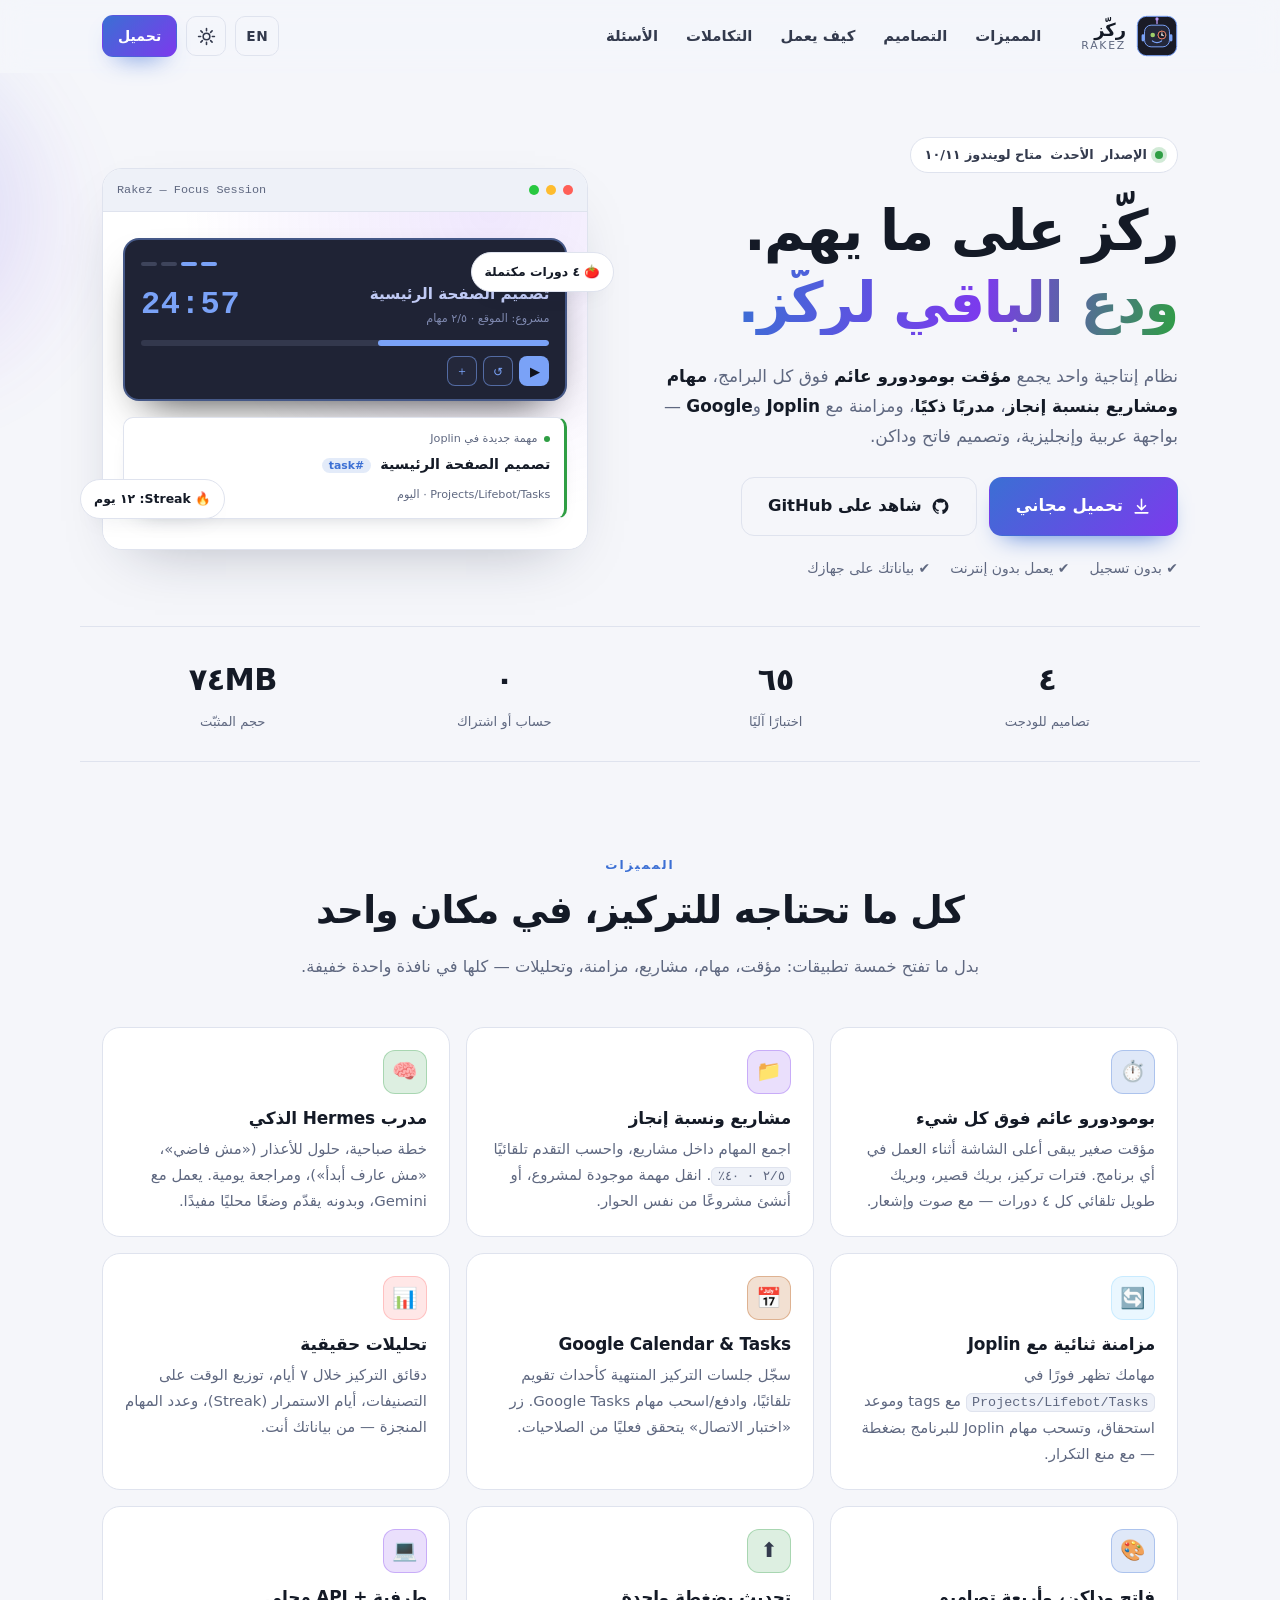
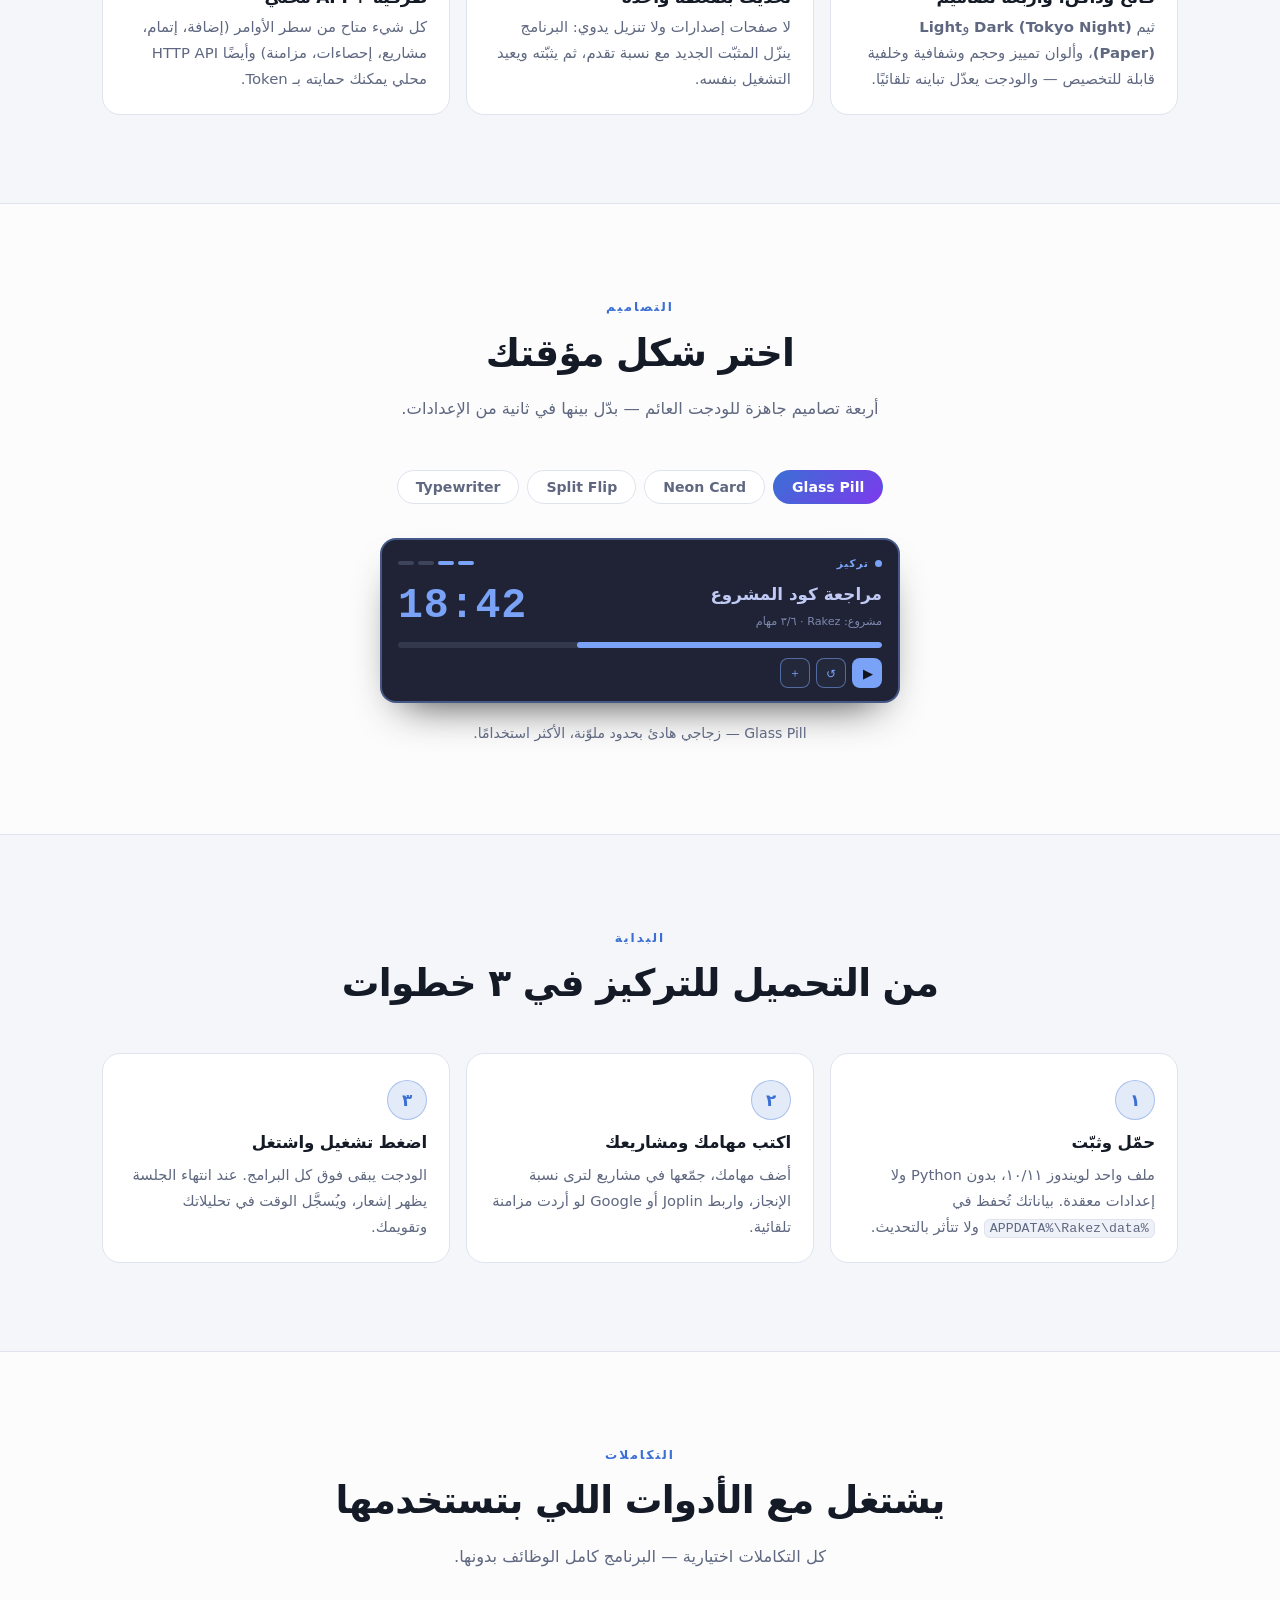
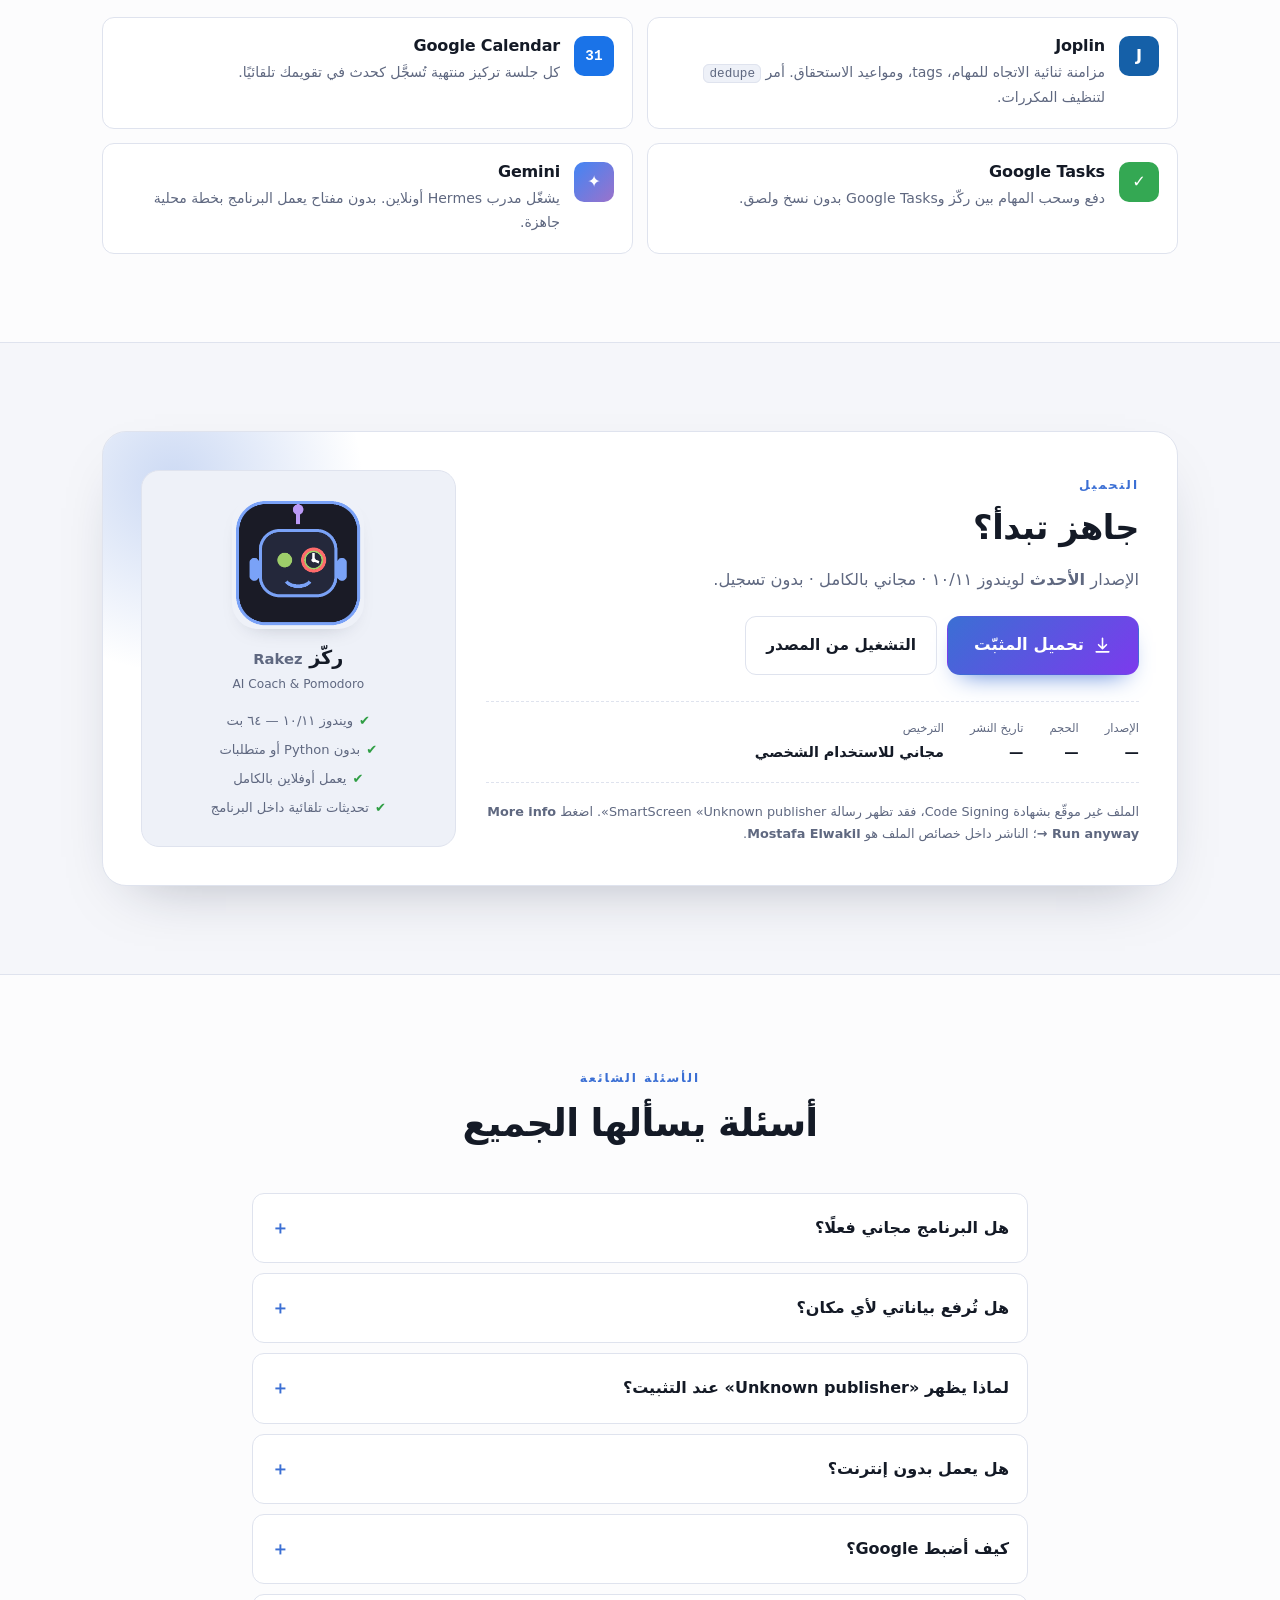
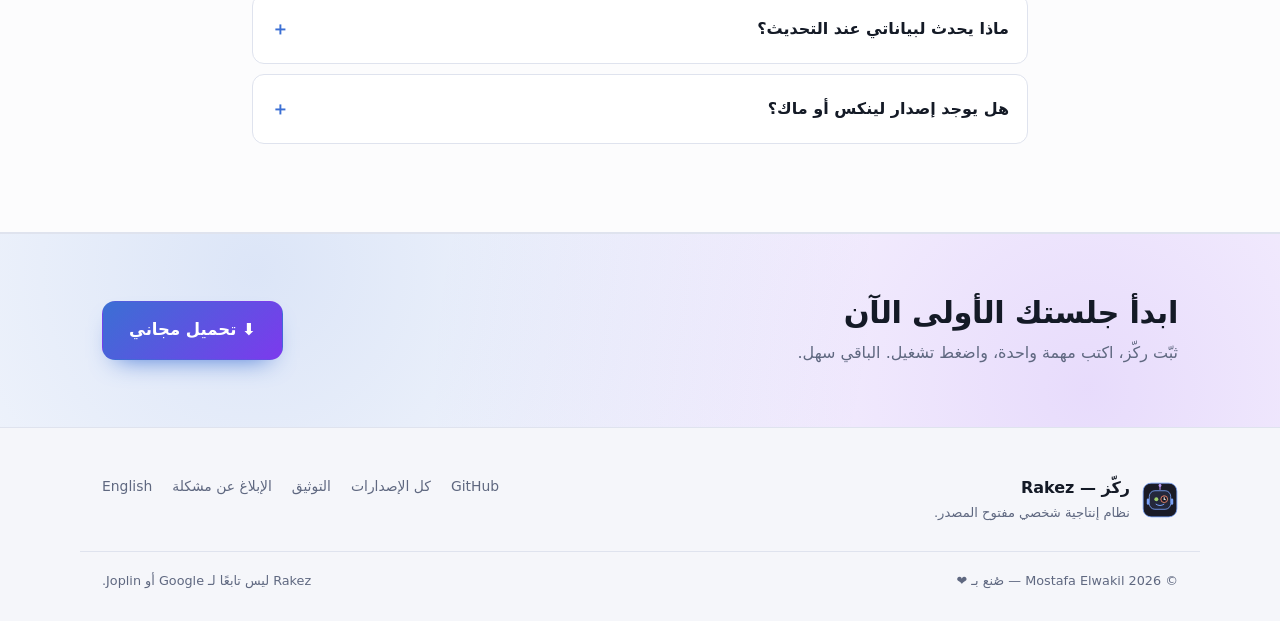
==== website/index.html @ f0c28960 "site(ar): mention the bilingual interface in the hero" ====
<!doctype html>
<html lang="ar" dir="rtl" data-theme="dark">
<head>
<meta charset="utf-8" />
<meta name="viewport" content="width=device-width, initial-scale=1" />
<title>Rakez ركّز — بومودورو عائم + مهام ومشاريع + مدرب ذكي</title>
<meta name="description" content="ركّز: نظام إنتاجية واحد يجمع مؤقت بومودورو عائم فوق كل البرامج، مهام ومشاريع بنسبة إنجاز، مدرب ذكي، ومزامنة مع Joplin وGoogle. مجاني، بدون تسجيل، وبياناتك على جهازك." />
<meta name="theme-color" content="#12131c" />
<link rel="icon" href="assets/icon-256.png" />
<link rel="apple-touch-icon" href="assets/icon-256.png" />
<link rel="canonical" href="https://mostafa-elwakil.github.io/lifebot/" />
<link rel="alternate" hreflang="ar" href="https://mostafa-elwakil.github.io/lifebot/" />
<link rel="alternate" hreflang="en" href="https://mostafa-elwakil.github.io/lifebot/en/" />
<link rel="alternate" hreflang="x-default" href="https://mostafa-elwakil.github.io/lifebot/" />
<link rel="stylesheet" href="styles.css?v=2.0.6" />

<meta property="og:type" content="website" />
<meta property="og:title" content="Rakez ركّز — بومودورو عائم + مهام ومشاريع + مدرب ذكي" />
<meta property="og:description" content="مؤقت بومودورو عائم فوق كل البرامج، مشاريع ونسبة إنجاز، مدرب ذكي، ومزامنة مع Joplin وGoogle Calendar. مجاني لويندوز." />
<meta property="og:image" content="https://mostafa-elwakil.github.io/lifebot/assets/icon-512.png" />
<meta property="og:url" content="https://mostafa-elwakil.github.io/lifebot/" />
<meta property="og:locale" content="ar_EG" />
<meta name="twitter:card" content="summary_large_image" />

<script type="application/ld+json">
{
  "@context": "https://schema.org",
  "@type": "SoftwareApplication",
  "name": "Rakez ركّز",
  "applicationCategory": "ProductivityApplication",
  "operatingSystem": "Windows 10, Windows 11",
  "description": "مؤقت بومودورو عائم فوق كل البرامج، مهام ومشاريع بنسبة إنجاز، مدرب ذكي، ومزامنة مع Joplin وGoogle.",
  "url": "https://mostafa-elwakil.github.io/lifebot/",
  "downloadUrl": "https://github.com/mostafa-elwakil/lifebot/releases/latest",
  "softwareVersion": "2.0.6",
  "inLanguage": "ar",
  "author": { "@type": "Person", "name": "Mostafa Elwakil" },
  "offers": { "@type": "Offer", "price": "0", "priceCurrency": "USD" }
}
</script>

<script>
  // apply the saved theme before paint to avoid a flash
  try {
    var saved = localStorage.getItem("rakez-theme");
    var sys = window.matchMedia("(prefers-color-scheme: light)").matches ? "light" : "dark";
    document.documentElement.dataset.theme = saved || sys;
  } catch (e) {}
</script>
</head>
<body>

<a class="skip-link" href="#main">تخطَّ إلى المحتوى</a>

<header class="site-header" id="top">
  <div class="container header-inner">
    <a class="brand" href="#top" aria-label="Rakez — الصفحة الرئيسية">
      <img src="assets/logo.svg" alt="" width="42" height="42" />
      <span class="brand-text">
        <strong>ركّز</strong>
        <small>Rakez</small>
      </span>
    </a>

    <nav class="nav" id="nav" aria-label="التنقل الرئيسي">
      <a href="#features">المميزات</a>
      <a href="#designs">التصاميم</a>
      <a href="#how">كيف يعمل</a>
      <a href="#integrations">التكاملات</a>
      <a href="#faq">الأسئلة</a>
    </nav>

    <div class="header-actions">
      <a class="icon-btn lang-btn" href="en/" hreflang="en" lang="en"
         aria-label="Switch to English" title="English">EN</a>
      <button class="icon-btn" id="theme-toggle" type="button" aria-label="تبديل الوضع الفاتح والداكن" title="تبديل المظهر">
        <svg class="ico-moon" viewBox="0 0 24 24" aria-hidden="true"><path d="M21 12.8A9 9 0 1 1 11.2 3a7 7 0 0 0 9.8 9.8Z"/></svg>
        <svg class="ico-sun" viewBox="0 0 24 24" aria-hidden="true"><circle cx="12" cy="12" r="4.2"/><path d="M12 2v2.6M12 19.4V22M2 12h2.6M19.4 12H22M4.9 4.9l1.9 1.9M17.2 17.2l1.9 1.9M19.1 4.9l-1.9 1.9M6.8 17.2l-1.9 1.9"/></svg>
      </button>
      <a class="btn btn-primary btn-sm hide-sm" href="#download">تحميل</a>
      <button class="icon-btn menu-btn" id="menu-toggle" type="button" aria-label="القائمة" aria-expanded="false" aria-controls="nav">
        <svg viewBox="0 0 24 24" aria-hidden="true"><path d="M4 7h16M4 12h16M4 17h16"/></svg>
      </button>
    </div>
  </div>
</header>

<main id="main">

  <!-- ================= HERO ================= -->
  <section class="hero">
    <div class="hero-glow" aria-hidden="true"></div>
    <div class="container hero-grid">
      <div class="hero-copy">
        <p class="badge"><span class="live-dot"></span> الإصدار <span data-version>الأحدث</span> متاح لويندوز ١٠/١١</p>
        <h1>ركّز على ما يهم.<br /><span class="grad">ودع الباقي لركّز.</span></h1>
        <p class="lede">
          نظام إنتاجية واحد يجمع <strong>مؤقت بومودورو عائم</strong> فوق كل البرامج،
          <strong>مهام ومشاريع بنسبة إنجاز</strong>، <strong>مدربًا ذكيًا</strong>،
          ومزامنة مع <strong>Joplin</strong> و<strong>Google</strong> — بواجهة عربية وإنجليزية، وتصميم فاتح وداكن.
        </p>
        <div class="hero-cta">
          <a class="btn btn-primary btn-lg" href="#download" data-download-link>
            <svg viewBox="0 0 24 24" aria-hidden="true"><path d="M12 3v12M7 11l5 5 5-5M4 20h16"/></svg>
            تحميل مجاني
          </a>
          <a class="btn btn-ghost btn-lg" href="https://github.com/mostafa-elwakil/lifebot" target="_blank" rel="noopener">
            <svg viewBox="0 0 24 24" aria-hidden="true" class="fill"><path d="M12 2a10 10 0 0 0-3.16 19.49c.5.09.68-.22.68-.48v-1.7c-2.78.6-3.37-1.34-3.37-1.34-.45-1.16-1.1-1.47-1.1-1.47-.9-.62.07-.6.07-.6 1 .07 1.53 1.03 1.53 1.03.88 1.52 2.34 1.08 2.9.83.09-.65.35-1.09.63-1.34-2.22-.25-4.55-1.11-4.55-4.94 0-1.09.39-1.98 1.03-2.68-.1-.25-.45-1.27.1-2.65 0 0 .84-.27 2.75 1.02a9.4 9.4 0 0 1 5 0c1.91-1.29 2.75-1.02 2.75-1.02.55 1.38.2 2.4.1 2.65.64.7 1.03 1.59 1.03 2.68 0 3.84-2.34 4.69-4.57 4.93.36.31.68.92.68 1.85v2.74c0 .27.18.58.69.48A10 10 0 0 0 12 2Z"/></svg>
            شاهد على GitHub
          </a>
        </div>
        <ul class="hero-meta">
          <li>✔️ بدون تسجيل</li>
          <li>✔️ يعمل بدون إنترنت</li>
          <li>✔️ بياناتك على جهازك</li>
        </ul>
      </div>

      <div class="hero-visual">
        <div class="visual-frame">
          <div class="visual-topbar">
            <span class="tl-dot red"></span><span class="tl-dot amber"></span><span class="tl-dot green"></span>
            <span class="tl-title">Rakez — Focus Session</span>
          </div>
          <div class="visual-body">
            <div class="wdemo" id="hero-demo" data-design="pill">
              <div class="wd-top">
                <span class="wd-mode"><i></i> تركيز</span>
                <span class="wd-cycles"><b class="on"></b><b class="on"></b><b></b><b></b></span>
              </div>
              <div class="wd-main">
                <div class="wd-text">
                  <p class="wd-task">تصميم الصفحة الرئيسية</p>
                  <p class="wd-cat">مشروع: الموقع · ٢/٥ مهام</p>
                </div>
                <div class="wd-clock" data-clock>24:59</div>
              </div>
              <div class="wd-progress"><i style="width:42%"></i></div>
              <div class="wd-actions">
                <button type="button" class="wd-play">▶</button>
                <button type="button">↺</button>
                <button type="button">＋</button>
              </div>
            </div>

            <div class="mini-note">
              <div class="mini-note-head"><span class="dot"></span> مهمة جديدة في Joplin</div>
              <p>تصميم الصفحة الرئيسية <span class="tag">#task</span></p>
              <small>Projects/Lifebot/Tasks · اليوم</small>
            </div>
          </div>
        </div>
        <div class="float-chip chip-1">🍅 ٤ دورات مكتملة</div>
        <div class="float-chip chip-2">🔥 Streak: ١٢ يوم</div>
      </div>
    </div>

    <div class="container stat-strip">
      <div class="stat"><strong>٤</strong><span>تصاميم للودجت</span></div>
      <div class="stat"><strong>٦٥</strong><span>اختبارًا آليًا</span></div>
      <div class="stat"><strong>٠</strong><span>حساب أو اشتراك</span></div>
      <div class="stat"><strong>٧٤MB</strong><span>حجم المثبّت</span></div>
    </div>
  </section>

  <!-- ================= FEATURES ================= -->
  <section class="section" id="features">
    <div class="container">
      <header class="section-head">
        <p class="eyebrow">المميزات</p>
        <h2>كل ما تحتاجه للتركيز، في مكان واحد</h2>
        <p class="section-sub">بدل ما تفتح خمسة تطبيقات: مؤقت، مهام، مشاريع، مزامنة، وتحليلات — كلها في نافذة واحدة خفيفة.</p>
      </header>

      <div class="cards">
        <article class="card reveal">
          <div class="card-ico bg-blue">⏱️</div>
          <h3>بومودورو عائم فوق كل شيء</h3>
          <p>مؤقت صغير يبقى أعلى الشاشة أثناء العمل في أي برنامج. فترات تركيز، بريك قصير، وبريك طويل تلقائي كل ٤ دورات — مع صوت وإشعار.</p>
        </article>

        <article class="card reveal">
          <div class="card-ico bg-purple">📁</div>
          <h3>مشاريع ونسبة إنجاز</h3>
          <p>اجمع المهام داخل مشاريع، واحسب التقدم تلقائيًا <code>٢/٥ · ٤٠٪</code>. انقل مهمة موجودة لمشروع، أو أنشئ مشروعًا من نفس الحوار.</p>
        </article>

        <article class="card reveal">
          <div class="card-ico bg-green">🧠</div>
          <h3>مدرب Hermes الذكي</h3>
          <p>خطة صباحية، حلول للأعذار («مش فاضي»، «مش عارف أبدأ»)، ومراجعة يومية. يعمل مع Gemini، وبدونه يقدّم وضعًا محليًا مفيدًا.</p>
        </article>

        <article class="card reveal">
          <div class="card-ico bg-teal">🔄</div>
          <h3>مزامنة ثنائية مع Joplin</h3>
          <p>مهامك تظهر فورًا في <code>Projects/Lifebot/Tasks</code> مع tags وموعد استحقاق، وتسحب مهام Joplin للبرنامج بضغطة — مع منع التكرار.</p>
        </article>

        <article class="card reveal">
          <div class="card-ico bg-amber">📅</div>
          <h3>Google Calendar &amp; Tasks</h3>
          <p>سجّل جلسات التركيز المنتهية كأحداث تقويم تلقائيًا، وادفع/اسحب مهام Google Tasks. زر «اختبار الاتصال» يتحقق فعليًا من الصلاحيات.</p>
        </article>

        <article class="card reveal">
          <div class="card-ico bg-pink">📊</div>
          <h3>تحليلات حقيقية</h3>
          <p>دقائق التركيز خلال ٧ أيام، توزيع الوقت على التصنيفات، أيام الاستمرار (Streak)، وعدد المهام المنجزة — من بياناتك أنت.</p>
        </article>

        <article class="card reveal">
          <div class="card-ico bg-blue">🎨</div>
          <h3>فاتح وداكن، وأربعة تصاميم</h3>
          <p>ثيم <strong>Dark (Tokyo Night)</strong> و<strong>Light (Paper)</strong>، وألوان تمييز وحجم وشفافية وخلفية قابلة للتخصيص — والودجت يعدّل تباينه تلقائيًا.</p>
        </article>

        <article class="card reveal">
          <div class="card-ico bg-green">⬆️</div>
          <h3>تحديث بضغطة واحدة</h3>
          <p>لا صفحات إصدارات ولا تنزيل يدوي: البرنامج ينزّل المثبّت الجديد مع نسبة تقدم، ثم يثبّته ويعيد التشغيل بنفسه.</p>
        </article>

        <article class="card reveal">
          <div class="card-ico bg-purple">💻</div>
          <h3>طرفية + API محلي</h3>
          <p>كل شيء متاح من سطر الأوامر (إضافة، إتمام، مشاريع، إحصاءات، مزامنة) وأيضًا HTTP API محلي يمكنك حمايته بـ Token.</p>
        </article>
      </div>
    </div>
  </section>

  <!-- ================= DESIGNS ================= -->
  <section class="section alt" id="designs">
    <div class="container">
      <header class="section-head">
        <p class="eyebrow">التصاميم</p>
        <h2>اختر شكل مؤقتك</h2>
        <p class="section-sub">أربعة تصاميم جاهزة للودجت العائم — بدّل بينها في ثانية من الإعدادات.</p>
      </header>

      <div class="design-tabs" role="tablist" aria-label="تصاميم الودجت">
        <button role="tab" aria-selected="true" data-design-tab="pill" class="active">Glass Pill</button>
        <button role="tab" aria-selected="false" data-design-tab="neon">Neon Card</button>
        <button role="tab" aria-selected="false" data-design-tab="split">Split Flip</button>
        <button role="tab" aria-selected="false" data-design-tab="retro">Typewriter</button>
      </div>

      <div class="design-stage">
        <div class="wdemo stage-widget" id="stage-demo" data-design="pill">
          <div class="wd-top">
            <span class="wd-mode"><i></i> تركيز</span>
            <span class="wd-cycles"><b class="on"></b><b class="on"></b><b></b><b></b></span>
          </div>
          <div class="wd-main">
            <div class="wd-text">
              <p class="wd-task">مراجعة كود المشروع</p>
              <p class="wd-cat">مشروع: Rakez · ٣/٦ مهام</p>
            </div>
            <div class="wd-clock">18:42</div>
          </div>
          <div class="wd-progress"><i style="width:63%"></i></div>
          <div class="wd-actions">
            <button type="button" class="wd-play">▶</button>
            <button type="button">↺</button>
            <button type="button">＋</button>
          </div>
        </div>
        <p class="stage-caption" id="stage-caption">Glass Pill — زجاجي هادئ بحدود ملوّنة، الأكثر استخدامًا.</p>
      </div>
    </div>
  </section>

  <!-- ================= HOW ================= -->
  <section class="section" id="how">
    <div class="container">
      <header class="section-head">
        <p class="eyebrow">البداية</p>
        <h2>من التحميل للتركيز في ٣ خطوات</h2>
      </header>

      <ol class="steps">
        <li class="step reveal">
          <span class="step-num">١</span>
          <h3>حمّل وثبّت</h3>
          <p>ملف واحد لويندوز ١٠/١١، بدون Python ولا إعدادات معقدة. بياناتك تُحفظ في <code>%APPDATA%\Rakez\data</code> ولا تتأثر بالتحديث.</p>
        </li>
        <li class="step reveal">
          <span class="step-num">٢</span>
          <h3>اكتب مهامك ومشاريعك</h3>
          <p>أضف مهامك، جمّعها في مشاريع لترى نسبة الإنجاز، واربط Joplin أو Google لو أردت مزامنة تلقائية.</p>
        </li>
        <li class="step reveal">
          <span class="step-num">٣</span>
          <h3>اضغط تشغيل واشتغل</h3>
          <p>الودجت يبقى فوق كل البرامج. عند انتهاء الجلسة يظهر إشعار، ويُسجَّل الوقت في تحليلاتك وتقويمك.</p>
        </li>
      </ol>
    </div>
  </section>

  <!-- ================= INTEGRATIONS ================= -->
  <section class="section alt" id="integrations">
    <div class="container">
      <header class="section-head">
        <p class="eyebrow">التكاملات</p>
        <h2>يشتغل مع الأدوات اللي بتستخدمها</h2>
        <p class="section-sub">كل التكاملات اختيارية — البرنامج كامل الوظائف بدونها.</p>
      </header>

      <div class="integrations">
        <div class="integration reveal">
          <div class="int-logo joplin">J</div>
          <div>
            <h3>Joplin</h3>
            <p>مزامنة ثنائية الاتجاه للمهام، tags، ومواعيد الاستحقاق. أمر <code>dedupe</code> لتنظيف المكررات.</p>
          </div>
        </div>
        <div class="integration reveal">
          <div class="int-logo gcal">31</div>
          <div>
            <h3>Google Calendar</h3>
            <p>كل جلسة تركيز منتهية تُسجَّل كحدث في تقويمك تلقائيًا.</p>
          </div>
        </div>
        <div class="integration reveal">
          <div class="int-logo gtask">✓</div>
          <div>
            <h3>Google Tasks</h3>
            <p>دفع وسحب المهام بين ركّز وGoogle Tasks بدون نسخ ولصق.</p>
          </div>
        </div>
        <div class="integration reveal">
          <div class="int-logo gemini">✦</div>
          <div>
            <h3>Gemini</h3>
            <p>يشغّل مدرب Hermes أونلاين. بدون مفتاح يعمل البرنامج بخطة محلية جاهزة.</p>
          </div>
        </div>
      </div>
    </div>
  </section>

  <!-- ================= DOWNLOAD ================= -->
  <section class="section" id="download">
    <div class="container">
      <div class="download-card">
        <div class="download-copy">
          <p class="eyebrow">التحميل</p>
          <h2>جاهز تبدأ؟</h2>
          <p class="section-sub">الإصدار <strong data-version>الأحدث</strong> لويندوز ١٠/١١ · مجاني بالكامل · بدون تسجيل.</p>

          <div class="download-actions">
            <a class="btn btn-primary btn-lg" href="https://github.com/mostafa-elwakil/lifebot/releases/latest" data-download-link>
              <svg viewBox="0 0 24 24" aria-hidden="true"><path d="M12 3v12M7 11l5 5 5-5M4 20h16"/></svg>
              <span data-download-label>تحميل المثبّت</span>
            </a>
            <a class="btn btn-ghost" href="https://github.com/mostafa-elwakil/lifebot#-التشغيل-من-المصدر--quickstart" target="_blank" rel="noopener">التشغيل من المصدر</a>
          </div>

          <dl class="download-facts">
            <div><dt>الإصدار</dt><dd data-version>—</dd></div>
            <div><dt>الحجم</dt><dd data-size>—</dd></div>
            <div><dt>تاريخ النشر</dt><dd data-date>—</dd></div>
            <div><dt>الترخيص</dt><dd>مجاني للاستخدام الشخصي</dd></div>
          </dl>

          <p class="fineprint">
            الملف غير موقّع بشهادة Code Signing، فقد تظهر رسالة SmartScreen «Unknown publisher».
            اضغط <strong>More info → Run anyway</strong>؛ الناشر داخل خصائص الملف هو
            <strong>Mostafa Elwakil</strong>.
          </p>
        </div>

        <div class="download-side">
          <img src="assets/icon-512.png" alt="أيقونة Rakez" width="132" height="132" />
          <p class="side-title">ركّز <span>Rakez</span></p>
          <p class="side-sub">AI Coach &amp; Pomodoro</p>
          <ul class="side-list">
            <li>ويندوز ١٠/١١ — ٦٤ بت</li>
            <li>بدون Python أو متطلبات</li>
            <li>يعمل أوفلاين بالكامل</li>
            <li>تحديثات تلقائية داخل البرنامج</li>
          </ul>
        </div>
      </div>
    </div>
  </section>

  <!-- ================= FAQ ================= -->
  <section class="section alt" id="faq">
    <div class="container narrow">
      <header class="section-head">
        <p class="eyebrow">الأسئلة الشائعة</p>
        <h2>أسئلة يسألها الجميع</h2>
      </header>

      <div class="faq">
        <details>
          <summary>هل البرنامج مجاني فعلًا؟</summary>
          <p>نعم. لا حسابات ولا اشتراكات. تفعيل مدرب AI وGoogle اختياري ويستخدم مفاتيحك الخاصة، لذا لا توجد رسوم من ركّز.</p>
        </details>
        <details>
          <summary>هل تُرفع بياناتي لأي مكان؟</summary>
          <p>لا. كل شيء في قاعدة بيانات محلية على جهازك. المزامنة تحدث فقط لو فعّلت Joplin أو Google بنفسك، وحينها تذهب مباشرة للخدمة التي اخترتها.</p>
        </details>
        <details>
          <summary>لماذا يظهر «Unknown publisher» عند التثبيت؟</summary>
          <p>لأن المثبّت غير موقّع رقميًا بشهادة Code Signing مدفوعة. هذا لا يعني وجود خطر؛ بيانات الناشر داخل الملف هي <strong>Mostafa Elwakil</strong>. اختر <em>More info → Run anyway</em>.</p>
        </details>
        <details>
          <summary>هل يعمل بدون إنترنت؟</summary>
          <p>نعم، البومودورو والمهام والمشاريع والتحليلات والتصاميم تعمل بالكامل أوفلاين. الإنترنت مطلوب فقط لمدرب Gemini والمزامنة والتحديثات.</p>
        </details>
        <details>
          <summary>كيف أضبط Google؟</summary>
          <p>أنشئ OAuth Client من نوع <em>Desktop app</em> في Google Cloud Console، فعّل Calendar وTasks، وأضف بريدك في <strong>Test users</strong>، ثم الصق Client ID وSecret في الإعدادات واضغط <em>Authorize</em> ثم <em>Test connection</em>.</p>
        </details>
        <details>
          <summary>ماذا يحدث لبياناتي عند التحديث؟</summary>
          <p>لا شيء. البيانات في <code>%APPDATA%\Rakez\data</code> منفصلة عن ملفات البرنامج، لذا تبقى كما هي بعد كل تحديث.</p>
        </details>
        <details>
          <summary>هل يوجد إصدار لينكس أو ماك؟</summary>
          <p>لينكس: يمكن البناء من المصدر عبر <code>packaging/build_linux.sh</code>. ماك غير مدعوم رسميًا حتى الآن — التطبيق مبني بـ PyQt6 لذا يعمل نظريًا لكن بدون مثبّت جاهز.</p>
        </details>
      </div>
    </div>
  </section>

  <!-- ================= CTA ================= -->
  <section class="cta-band">
    <div class="container cta-inner">
      <div>
        <h2>ابدأ جلستك الأولى الآن</h2>
        <p>ثبّت ركّز، اكتب مهمة واحدة، واضغط تشغيل. الباقي سهل.</p>
      </div>
      <a class="btn btn-primary btn-lg" href="#download" data-download-link>⬇️ تحميل مجاني</a>
    </div>
  </section>

</main>

<footer class="site-footer">
  <div class="container footer-inner">
    <div class="footer-brand">
      <img src="assets/logo.svg" alt="" width="36" height="36" />
      <div>
        <strong>ركّز — Rakez</strong>
        <p>نظام إنتاجية شخصي مفتوح المصدر.</p>
      </div>
    </div>

    <nav class="footer-links" aria-label="روابط التذييل">
      <a href="https://github.com/mostafa-elwakil/lifebot" target="_blank" rel="noopener">GitHub</a>
      <a href="https://github.com/mostafa-elwakil/lifebot/releases" target="_blank" rel="noopener">كل الإصدارات</a>
      <a href="https://github.com/mostafa-elwakil/lifebot#readme" target="_blank" rel="noopener">التوثيق</a>
      <a href="https://github.com/mostafa-elwakil/lifebot/issues" target="_blank" rel="noopener">الإبلاغ عن مشكلة</a>
      <a href="en/" hreflang="en" lang="en">English</a>
    </nav>
  </div>
  <div class="container footer-bottom">
    <p>© <span data-year>2026</span> Mostafa Elwakil — صُنع بـ ❤️</p>
    <p class="muted">Rakez ليس تابعًا لـ Google أو Joplin.</p>
  </div>
</footer>

<script src="main.js?v=2.0.6" defer></script>
</body>
</html>
---- website/styles.css ----
/* ============================================================
   Rakez — marketing site
   Dark (Tokyo Night) / Light (Paper), Arabic RTL
   ============================================================ */

/* ---------- tokens ---------- */
:root {
  --accent: #7aa2f7;
  --accent-2: #bb9af7;
  --green: #9ece6a;
  --amber: #e0af68;
  --red: #ff6b6b;
  --teal: #7dcfff;

  --bg: #12131c;
  --bg-soft: #1a1b26;
  --panel: #1f2335;
  --panel-2: #24283b;
  --border: #2b3050;
  --border-soft: rgba(122, 162, 247, .14);
  --text: #c0caf5;
  --text-strong: #e7ebff;
  --muted: #8b93b8;

  --shadow: 0 24px 60px -28px rgba(0, 0, 0, .85);
  --shadow-sm: 0 10px 26px -18px rgba(0, 0, 0, .9);
  --radius: 18px;
  --radius-sm: 12px;

  --font: "Segoe UI", "Noto Sans Arabic", "Cairo", "Dubai", Tahoma, system-ui, sans-serif;
  --mono: "Consolas", "Cascadia Mono", "SFMono-Regular", monospace;

  color-scheme: dark;
}

[data-theme="light"] {
  --bg: #f5f6fa;
  --bg-soft: #ffffff;
  --panel: #ffffff;
  --panel-2: #eef1f8;
  --border: #dfe3ee;
  --border-soft: rgba(59, 111, 212, .14);
  --text: #333a4d;
  --text-strong: #141a26;
  --muted: #5f6880;

  --accent: #3b6fd4;
  --accent-2: #7c3aed;
  --green: #2f9e44;
  --amber: #b45309;

  --shadow: 0 24px 60px -32px rgba(23, 32, 56, .35);
  --shadow-sm: 0 10px 24px -18px rgba(23, 32, 56, .4);

  color-scheme: light;
}

/* ---------- reset ---------- */
*, *::before, *::after { box-sizing: border-box; }

html {
  scroll-behavior: smooth;
  -webkit-text-size-adjust: 100%;
}

body {
  margin: 0;
  font-family: var(--font);
  background: var(--bg);
  color: var(--text);
  line-height: 1.75;
  overflow-x: hidden;
  transition: background-color .25s ease, color .25s ease;
}

img { max-width: 100%; display: block; }

a { color: var(--accent); text-decoration: none; }
a:hover { text-decoration: underline; }

h1, h2, h3 {
  color: var(--text-strong);
  line-height: 1.28;
  margin: 0 0 .5em;
  letter-spacing: -.01em;
}

p { margin: 0 0 1em; }

code {
  font-family: var(--mono);
  font-size: .9em;
  background: var(--panel-2);
  border: 1px solid var(--border);
  border-radius: 6px;
  padding: .08em .4em;
  white-space: nowrap;
}

.container {
  width: 100%;
  max-width: 1120px;
  margin-inline: auto;
  padding-inline: 22px;
}

.container.narrow { max-width: 820px; }

section[id] { scroll-margin-top: 88px; }

.skip-link {
  position: absolute;
  inset-inline-start: -999px;
  top: 8px;
  z-index: 200;
  background: var(--accent);
  color: #fff;
  padding: 10px 16px;
  border-radius: 8px;
}
.skip-link:focus { inset-inline-start: 16px; }

:focus-visible {
  outline: 2px solid var(--accent);
  outline-offset: 3px;
  border-radius: 6px;
}

/* ---------- buttons ---------- */
.btn {
  --btn-bg: var(--panel-2);
  --btn-fg: var(--text-strong);
  display: inline-flex;
  align-items: center;
  justify-content: center;
  gap: 9px;
  padding: 11px 20px;
  border-radius: 11px;
  border: 1px solid var(--border);
  background: var(--btn-bg);
  color: var(--btn-fg);
  font-weight: 700;
  font-size: .96rem;
  cursor: pointer;
  text-decoration: none;
  transition: transform .16s ease, box-shadow .16s ease, background-color .16s ease, border-color .16s ease;
}
.btn:hover { text-decoration: none; transform: translateY(-1px); }
.btn:active { transform: translateY(0); }

.btn svg {
  width: 19px; height: 19px;
  fill: none; stroke: currentColor;
  stroke-width: 2; stroke-linecap: round; stroke-linejoin: round;
}
.btn svg.fill { fill: currentColor; stroke: none; }

.btn-primary {
  --btn-bg: linear-gradient(135deg, var(--accent), var(--accent-2));
  border-color: transparent;
  color: #fff;
  box-shadow: 0 12px 26px -14px var(--accent);
}
[data-theme="light"] .btn-primary { color: #fff; }
.btn-primary:hover { box-shadow: 0 16px 32px -12px var(--accent); }

.btn-ghost {
  --btn-bg: transparent;
  border-color: var(--border);
  color: var(--text-strong);
}
.btn-ghost:hover { background: var(--panel-2); border-color: var(--accent); }

.btn-sm { padding: 8px 15px; font-size: .88rem; }
.btn-lg { padding: 14px 26px; font-size: 1.03rem; border-radius: 13px; }

.icon-btn {
  display: inline-grid;
  place-items: center;
  width: 40px; height: 40px;
  border-radius: 10px;
  border: 1px solid var(--border);
  background: transparent;
  color: var(--text);
  cursor: pointer;
  transition: background-color .16s ease, border-color .16s ease, color .16s ease;
}
.icon-btn:hover { background: var(--panel-2); color: var(--accent); border-color: var(--accent); }
.icon-btn svg {
  width: 19px; height: 19px;
  fill: none; stroke: currentColor;
  stroke-width: 2; stroke-linecap: round; stroke-linejoin: round;
}

/* language switch (ع / EN) */
.lang-btn {
  width: auto;
  min-width: 44px;
  padding: 0 10px;
  font-family: inherit;
  font-size: .86rem;
  font-weight: 700;
  letter-spacing: .4px;
  text-decoration: none;
}

/* ---------- header ---------- */
.site-header {
  position: sticky;
  top: 0;
  z-index: 100;
  background: color-mix(in srgb, var(--bg) 82%, transparent);
  backdrop-filter: blur(14px) saturate(140%);
  -webkit-backdrop-filter: blur(14px) saturate(140%);
  border-bottom: 1px solid transparent;
  transition: border-color .2s ease, box-shadow .2s ease;
}
.site-header.scrolled {
  border-bottom-color: var(--border);
  box-shadow: 0 12px 30px -26px rgba(0, 0, 0, .9);
}

.header-inner {
  display: flex;
  align-items: center;
  gap: 18px;
  height: 72px;
}

.brand {
  display: inline-flex;
  align-items: center;
  gap: 10px;
  color: var(--text-strong);
  flex-shrink: 0;
}
.brand:hover { text-decoration: none; }
.brand img { border-radius: 11px; }
.brand-text { display: flex; flex-direction: column; line-height: 1.1; }
.brand-text strong { font-size: 1.12rem; }
.brand-text small {
  font-size: .68rem;
  letter-spacing: .16em;
  color: var(--muted);
  text-transform: uppercase;
}

.nav {
  display: flex;
  align-items: center;
  gap: 4px;
  margin-inline-start: 10px;
  flex: 1;
}
.nav a {
  color: var(--text);
  font-size: .93rem;
  font-weight: 600;
  padding: 8px 12px;
  border-radius: 8px;
  transition: color .15s ease, background-color .15s ease;
}
.nav a:hover { color: var(--accent); background: var(--panel-2); text-decoration: none; }

.header-actions { display: flex; align-items: center; gap: 9px; }

.menu-btn { display: none; }
.ico-sun { display: none; }
[data-theme="light"] .ico-sun { display: block; }
[data-theme="light"] .ico-moon { display: none; }

/* ---------- hero ---------- */
.hero {
  position: relative;
  padding: 64px 0 0;
  overflow: hidden;
}

.hero-glow {
  position: absolute;
  inset-inline-start: 50%;
  top: -260px;
  translate: -50% 0;
  width: 900px;
  height: 700px;
  background:
    radial-gradient(closest-side, color-mix(in srgb, var(--accent) 34%, transparent), transparent 72%),
    radial-gradient(closest-side at 70% 60%, color-mix(in srgb, var(--accent-2) 26%, transparent), transparent 70%);
  filter: blur(30px);
  opacity: .55;
  pointer-events: none;
  z-index: 0;
}

.hero-grid {
  position: relative;
  z-index: 1;
  display: grid;
  grid-template-columns: 1.05fr .95fr;
  align-items: center;
  gap: 52px;
  padding-bottom: 46px;
}

.badge {
  display: inline-flex;
  align-items: center;
  gap: 8px;
  font-size: .8rem;
  font-weight: 600;
  color: var(--text);
  background: var(--panel);
  border: 1px solid var(--border);
  border-radius: 999px;
  padding: 6px 14px;
  margin-bottom: 22px;
}
.live-dot {
  width: 8px; height: 8px;
  border-radius: 50%;
  background: var(--green);
  box-shadow: 0 0 0 4px color-mix(in srgb, var(--green) 22%, transparent);
  animation: pulse 2.4s ease-in-out infinite;
}
@keyframes pulse {
  0%, 100% { box-shadow: 0 0 0 3px color-mix(in srgb, var(--green) 24%, transparent); }
  50% { box-shadow: 0 0 0 7px color-mix(in srgb, var(--green) 6%, transparent); }
}

.hero h1 {
  font-size: clamp(2.15rem, 4.6vw, 3.5rem);
  font-weight: 800;
  margin-bottom: .42em;
  letter-spacing: -.025em;
}
.grad {
  background: linear-gradient(100deg, var(--accent), var(--accent-2) 55%, var(--green));
  -webkit-background-clip: text;
  background-clip: text;
  color: transparent;
}

.lede {
  font-size: 1.06rem;
  color: var(--muted);
  max-width: 34em;
  margin-bottom: 26px;
}
.lede strong { color: var(--text-strong); font-weight: 700; }

.hero-cta { display: flex; flex-wrap: wrap; gap: 12px; margin-bottom: 20px; }

.hero-meta {
  display: flex;
  flex-wrap: wrap;
  gap: 8px 20px;
  list-style: none;
  margin: 0;
  padding: 0;
  font-size: .87rem;
  color: var(--muted);
}

/* ---------- hero visual ---------- */
.hero-visual { position: relative; }

.visual-frame {
  background: var(--panel);
  border: 1px solid var(--border);
  border-radius: 20px;
  box-shadow: var(--shadow);
  overflow: hidden;
}

.visual-topbar {
  display: flex;
  align-items: center;
  gap: 7px;
  padding: 11px 14px;
  background: var(--panel-2);
  border-bottom: 1px solid var(--border);
}
.tl-dot { width: 10px; height: 10px; border-radius: 50%; display: inline-block; }
.tl-dot.red { background: #ff5f57; }
.tl-dot.amber { background: #febc2e; }
.tl-dot.green { background: #28c840; }
.tl-title {
  margin-inline-start: auto;
  font-size: .74rem;
  color: var(--muted);
  font-family: var(--mono);
}

.visual-body {
  padding: 26px 20px 30px;
  display: grid;
  gap: 16px;
  background:
    radial-gradient(circle at 80% 0%, color-mix(in srgb, var(--accent-2) 12%, transparent), transparent 60%),
    var(--bg-soft);
}

/* ---------- widget demo (shared) ---------- */
.wdemo {
  --wd-bg: #1f2335;
  --wd-bg-2: #24283b;
  --wd-fg: #c0caf5;
  --wd-sub: #7f89b0;
  --wd-accent: #7aa2f7;
  --wd-border: rgba(122, 162, 247, .42);
  --wd-radius: 16px;

  background: var(--wd-bg);
  color: var(--wd-fg);
  border: 2px solid var(--wd-border);
  border-radius: var(--wd-radius);
  padding: 14px 16px 13px;
  box-shadow: 0 20px 44px -22px rgba(0, 0, 0, .85);
  transition: background-color .3s ease, border-color .3s ease, box-shadow .3s ease;
  text-align: start;
}

.wd-top {
  display: flex;
  align-items: center;
  justify-content: space-between;
  gap: 10px;
  margin-bottom: 8px;
}

.wd-mode {
  display: inline-flex;
  align-items: center;
  gap: 6px;
  font-size: .66rem;
  font-weight: 800;
  letter-spacing: .09em;
  text-transform: uppercase;
  color: var(--wd-accent);
}
.wd-mode i {
  width: 7px; height: 7px;
  border-radius: 50%;
  background: currentColor;
}

.wd-cycles { display: inline-flex; gap: 4px; }
.wd-cycles b {
  width: 16px; height: 4px;
  border-radius: 99px;
  background: color-mix(in srgb, var(--wd-fg) 20%, transparent);
}
.wd-cycles b.on { background: var(--wd-accent); }

.wd-main {
  display: flex;
  align-items: center;
  justify-content: space-between;
  gap: 14px;
}

.wd-text { min-width: 0; }
.wd-task {
  font-size: .95rem;
  font-weight: 700;
  color: var(--wd-fg);
  margin: 0 0 2px;
  white-space: nowrap;
  overflow: hidden;
  text-overflow: ellipsis;
}
.wd-cat {
  font-size: .7rem;
  color: var(--wd-sub);
  margin: 0;
}

.wd-clock {
  font-family: var(--mono);
  font-size: clamp(1.5rem, 4.6vw, 2rem);
  font-weight: 700;
  color: var(--wd-accent);
  letter-spacing: .02em;
  line-height: 1;
  font-variant-numeric: tabular-nums;
}

.wd-progress {
  height: 6px;
  border-radius: 99px;
  background: color-mix(in srgb, var(--wd-fg) 12%, transparent);
  overflow: hidden;
  margin: 11px 0 10px;
}
.wd-progress i {
  display: block;
  height: 100%;
  border-radius: inherit;
  background: linear-gradient(90deg, var(--wd-accent), var(--wd-accent-2, var(--wd-accent)));
}

.wd-actions { display: flex; gap: 6px; }
.wd-actions button {
  width: 30px; height: 30px;
  display: grid; place-items: center;
  border-radius: 8px;
  border: 1px solid color-mix(in srgb, var(--wd-accent) 55%, transparent);
  background: var(--wd-bg-2);
  color: var(--wd-accent);
  font-size: .78rem;
  cursor: pointer;
  transition: background-color .15s ease, color .15s ease, transform .15s ease;
}
.wd-actions button:hover { transform: translateY(-1px); }
.wd-actions button.wd-play {
  background: var(--wd-accent);
  color: #11131c;
  border-color: transparent;
  font-weight: 700;
}

/* design: neon */
.wdemo[data-design="neon"] {
  --wd-bg: #14121f;
  --wd-bg-2: #1e1b31;
  --wd-fg: #e6e1ff;
  --wd-sub: #9b93c9;
  --wd-accent: #ff6b9d;
  --wd-border: rgba(187, 154, 247, .8);
  box-shadow:
    0 0 0 1px rgba(187, 154, 247, .25),
    0 0 28px -6px rgba(187, 154, 247, .55),
    0 0 60px -18px rgba(255, 107, 157, .5);
}
.wdemo[data-design="neon"] .wd-clock {
  text-shadow: 0 0 16px rgba(255, 107, 157, .75);
}
.wdemo[data-design="neon"] .wd-task { letter-spacing: .01em; }
.wdemo[data-design="neon"] .wd-progress i {
  background: linear-gradient(90deg, #ff6b9d, #bb9af7);
}

/* design: split */
.wdemo[data-design="split"] {
  --wd-bg: linear-gradient(100deg, #24283b 0 46%, #1a1b26 46% 100%);
  --wd-bg-2: #2f3450;
  --wd-accent: #7dcfff;
  --wd-border: rgba(125, 207, 255, .5);
  --wd-radius: 10px;
}
.wdemo[data-design="split"] .wd-main {
  gap: 10px;
  padding-block: 4px;
  border-block: 1px dashed color-mix(in srgb, var(--wd-accent) 28%, transparent);
  margin-block: 6px;
}
.wdemo[data-design="split"] .wd-clock { font-size: clamp(1.7rem, 5vw, 2.2rem); }
.wdemo[data-design="split"] .wd-actions { justify-content: flex-end; }

/* design: retro */
.wdemo[data-design="retro"] {
  --wd-bg: #f2ede0;
  --wd-bg-2: #e6dfcd;
  --wd-fg: #2b2b2b;
  --wd-sub: #7a7263;
  --wd-accent: #8e2f25;
  --wd-border: #b3392e;
  --wd-radius: 4px;
  font-family: "Courier New", var(--mono);
  box-shadow: 6px 6px 0 rgba(0, 0, 0, .35);
  border-width: 3px;
  border-style: double;
}
.wdemo[data-design="retro"] .wd-task {
  font-family: "Courier New", var(--mono);
  text-transform: uppercase;
  letter-spacing: .04em;
  font-size: .86rem;
}
.wdemo[data-design="retro"] .wd-mode { letter-spacing: .14em; }
.wdemo[data-design="retro"] .wd-progress {
  background: repeating-linear-gradient(90deg, rgba(43, 43, 43, .18) 0 4px, transparent 4px 8px);
}
.wdemo[data-design="retro"] .wd-progress i { background: #8e2f25; }
.wdemo[data-design="retro"] .wd-actions button {
  background: #f7f3e8;
  color: #8e2f25;
  border-color: #b3392e;
  border-radius: 3px;
}
.wdemo[data-design="retro"] .wd-actions button.wd-play {
  background: #b3392e;
  color: #fff;
}

/* mini note */
.mini-note {
  background: var(--panel);
  border: 1px solid var(--border);
  border-inline-start: 3px solid var(--green);
  border-radius: 10px;
  padding: 11px 14px;
  box-shadow: var(--shadow-sm);
}
.mini-note-head {
  display: flex; align-items: center; gap: 7px;
  font-size: .7rem;
  color: var(--muted);
  margin-bottom: 3px;
}
.mini-note-head .dot {
  width: 6px; height: 6px; border-radius: 50%; background: var(--green);
}
.mini-note p { margin: 0 0 2px; font-size: .9rem; color: var(--text-strong); font-weight: 600; }
.mini-note small { font-size: .7rem; color: var(--muted); }
.tag {
  font-size: .68rem;
  font-weight: 600;
  color: var(--accent);
  background: color-mix(in srgb, var(--accent) 14%, transparent);
  border-radius: 999px;
  padding: 1px 7px;
  margin-inline-start: 4px;
}

/* floating chips */
.float-chip {
  position: absolute;
  z-index: 2;
  font-size: .78rem;
  font-weight: 700;
  background: var(--panel);
  border: 1px solid var(--border);
  color: var(--text-strong);
  padding: 8px 13px;
  border-radius: 999px;
  box-shadow: var(--shadow-sm);
  white-space: nowrap;
}
.chip-1 { inset-inline-start: -26px; top: 22%; animation: floaty 6s ease-in-out infinite; }
.chip-2 { inset-inline-end: -22px; bottom: 8%; animation: floaty 6s ease-in-out infinite 1.4s; }
@keyframes floaty {
  0%, 100% { transform: translateY(0); }
  50% { transform: translateY(-9px); }
}

/* stat strip */
.stat-strip {
  display: grid;
  grid-template-columns: repeat(4, 1fr);
  gap: 10px;
  padding-block: 26px;
  border-top: 1px solid var(--border);
  border-bottom: 1px solid var(--border);
}
.stat { text-align: center; }
.stat strong {
  display: block;
  font-size: clamp(1.4rem, 3vw, 1.9rem);
  color: var(--text-strong);
  font-weight: 800;
  letter-spacing: -.02em;
}
.stat span { font-size: .82rem; color: var(--muted); }

/* ---------- sections ---------- */
.section { padding: 88px 0; }
.section.alt {
  background: color-mix(in srgb, var(--bg-soft) 70%, transparent);
  border-block: 1px solid var(--border);
}

.section-head { max-width: 720px; margin: 0 auto 46px; text-align: center; }
.section-head h2 {
  font-size: clamp(1.6rem, 3.2vw, 2.35rem);
  font-weight: 800;
  letter-spacing: -.02em;
}
.section-sub { color: var(--muted); font-size: 1.02rem; margin: 0; }

.eyebrow {
  display: inline-block;
  font-size: .76rem;
  font-weight: 800;
  letter-spacing: .16em;
  text-transform: uppercase;
  color: var(--accent);
  margin-bottom: 10px;
}

/* ---------- cards ---------- */
.cards {
  display: grid;
  grid-template-columns: repeat(auto-fit, minmax(268px, 1fr));
  gap: 16px;
}

.card {
  background: var(--panel);
  border: 1px solid var(--border);
  border-radius: var(--radius);
  padding: 22px;
  transition: transform .2s ease, border-color .2s ease, box-shadow .2s ease;
}
.card:hover {
  transform: translateY(-3px);
  border-color: color-mix(in srgb, var(--accent) 45%, var(--border));
  box-shadow: var(--shadow);
}
.card h3 { font-size: 1.06rem; margin-bottom: .35em; }
.card p { margin: 0; font-size: .93rem; color: var(--muted); }

.card-ico {
  width: 44px; height: 44px;
  display: grid; place-items: center;
  border-radius: 12px;
  font-size: 1.28rem;
  margin-bottom: 14px;
  border: 1px solid transparent;
}
.bg-blue { background: color-mix(in srgb, var(--accent) 16%, transparent); border-color: color-mix(in srgb, var(--accent) 30%, transparent); }
.bg-purple { background: color-mix(in srgb, var(--accent-2) 16%, transparent); border-color: color-mix(in srgb, var(--accent-2) 30%, transparent); }
.bg-green { background: color-mix(in srgb, var(--green) 16%, transparent); border-color: color-mix(in srgb, var(--green) 30%, transparent); }
.bg-teal { background: color-mix(in srgb, var(--teal) 16%, transparent); border-color: color-mix(in srgb, var(--teal) 30%, transparent); }
.bg-amber { background: color-mix(in srgb, var(--amber) 18%, transparent); border-color: color-mix(in srgb, var(--amber) 32%, transparent); }
.bg-pink { background: color-mix(in srgb, var(--red) 16%, transparent); border-color: color-mix(in srgb, var(--red) 30%, transparent); }

/* ---------- designs ---------- */
.design-tabs {
  display: flex;
  flex-wrap: wrap;
  justify-content: center;
  gap: 8px;
  margin-bottom: 34px;
}
.design-tabs button {
  font-family: inherit;
  font-size: .88rem;
  font-weight: 700;
  color: var(--muted);
  background: var(--panel);
  border: 1px solid var(--border);
  border-radius: 999px;
  padding: 8px 18px;
  cursor: pointer;
  transition: color .16s ease, background-color .16s ease, border-color .16s ease;
}
.design-tabs button:hover { color: var(--text-strong); border-color: var(--accent); }
.design-tabs button.active {
  color: #fff;
  background: linear-gradient(135deg, var(--accent), var(--accent-2));
  border-color: transparent;
}

.design-stage {
  display: flex;
  flex-direction: column;
  align-items: center;
  gap: 18px;
}

.stage-widget {
  width: min(520px, 100%);
  font-size: 1.05rem;
}
.stage-widget .wd-clock { font-size: clamp(2rem, 6vw, 2.6rem); }
.stage-widget .wd-task { font-size: 1.05rem; }

.stage-caption {
  font-size: .88rem;
  color: var(--muted);
  text-align: center;
  margin: 0;
  min-height: 1.7em;
}

/* ---------- steps ---------- */
.steps {
  list-style: none;
  margin: 0;
  padding: 0;
  display: grid;
  grid-template-columns: repeat(3, 1fr);
  gap: 16px;
  counter-reset: step;
}
.step {
  position: relative;
  background: var(--panel);
  border: 1px solid var(--border);
  border-radius: var(--radius);
  padding: 26px 22px 22px;
}
.step-num {
  display: inline-grid;
  place-items: center;
  width: 40px; height: 40px;
  border-radius: 50%;
  font-weight: 800;
  font-size: 1.05rem;
  color: var(--accent);
  background: color-mix(in srgb, var(--accent) 14%, transparent);
  border: 1px solid color-mix(in srgb, var(--accent) 34%, transparent);
  margin-bottom: 12px;
}
.step h3 { font-size: 1.04rem; }
.step p { margin: 0; font-size: .92rem; color: var(--muted); }

/* ---------- integrations ---------- */
.integrations {
  display: grid;
  grid-template-columns: repeat(2, 1fr);
  gap: 14px;
}
.integration {
  display: flex;
  align-items: flex-start;
  gap: 14px;
  background: var(--panel);
  border: 1px solid var(--border);
  border-radius: var(--radius-sm);
  padding: 18px;
}
.integration h3 { font-size: 1rem; margin-bottom: .2em; }
.integration p { margin: 0; font-size: .88rem; color: var(--muted); }

.int-logo {
  flex-shrink: 0;
  width: 40px; height: 40px;
  display: grid; place-items: center;
  border-radius: 10px;
  font-weight: 800;
  font-size: 1.02rem;
  color: #fff;
}
.int-logo.joplin { background: #1560a8; }
.int-logo.gcal { background: #1a73e8; font-family: var(--mono); font-size: .9rem; }
.int-logo.gtask { background: #34a853; }
.int-logo.gemini { background: linear-gradient(135deg, #4285f4, #9b72cb); }

/* ---------- download ---------- */
.download-card {
  display: grid;
  grid-template-columns: 1.35fr .65fr;
  gap: 30px;
  background: var(--panel);
  border: 1px solid var(--border);
  border-radius: 24px;
  padding: 38px;
  box-shadow: var(--shadow);
  position: relative;
  overflow: hidden;
}
.download-card::before {
  content: "";
  position: absolute;
  inset-inline-end: -120px;
  top: -140px;
  width: 380px; height: 380px;
  background: radial-gradient(closest-side, color-mix(in srgb, var(--accent) 26%, transparent), transparent);
  pointer-events: none;
}
.download-copy { position: relative; }
.download-copy h2 { font-size: clamp(1.6rem, 3vw, 2.1rem); }
.download-actions { display: flex; flex-wrap: wrap; gap: 10px; margin: 22px 0 26px; }

.download-facts {
  display: grid;
  grid-template-columns: repeat(4, auto);
  gap: 16px 26px;
  margin: 0 0 18px;
  padding: 16px 0;
  border-block: 1px dashed var(--border);
  justify-content: start;
}
.download-facts div { display: flex; flex-direction: column; gap: 2px; }
.download-facts dt { font-size: .72rem; color: var(--muted); }
.download-facts dd { margin: 0; font-size: .9rem; font-weight: 700; color: var(--text-strong); }

.fineprint { font-size: .8rem; color: var(--muted); margin: 0; max-width: 52em; }

.download-side {
  position: relative;
  display: flex;
  flex-direction: column;
  align-items: center;
  justify-content: center;
  text-align: center;
  background: var(--panel-2);
  border: 1px solid var(--border);
  border-radius: var(--radius);
  padding: 26px 20px;
}
.download-side img { border-radius: 26px; box-shadow: var(--shadow-sm); margin-bottom: 12px; }
.side-title { font-size: 1.2rem; font-weight: 800; color: var(--text-strong); margin: 0; }
.side-title span { color: var(--muted); font-weight: 600; font-size: .92rem; }
.side-sub { font-size: .76rem; color: var(--muted); margin: 0 0 14px; }
.side-list {
  list-style: none;
  margin: 0; padding: 0;
  display: grid; gap: 6px;
  font-size: .82rem;
  color: var(--muted);
}
.side-list li::before { content: "✔"; color: var(--green); margin-inline-end: 6px; font-weight: 700; }

/* ---------- faq ---------- */
.faq { display: grid; gap: 10px; }
.faq details {
  background: var(--panel);
  border: 1px solid var(--border);
  border-radius: var(--radius-sm);
  padding: 4px 18px;
  transition: border-color .18s ease;
}
.faq details[open] { border-color: color-mix(in srgb, var(--accent) 45%, var(--border)); }
.faq summary {
  cursor: pointer;
  list-style: none;
  padding: 14px 0;
  font-weight: 700;
  color: var(--text-strong);
  display: flex;
  align-items: center;
  justify-content: space-between;
  gap: 14px;
}
.faq summary::-webkit-details-marker { display: none; }
.faq summary::after {
  content: "＋";
  font-size: 1.15rem;
  color: var(--accent);
  font-weight: 700;
  transition: transform .2s ease;
  flex-shrink: 0;
}
.faq details[open] summary::after { transform: rotate(45deg); }
.faq details p {
  margin: 0;
  padding: 0 0 16px;
  font-size: .92rem;
  color: var(--muted);
}

/* ---------- cta band ---------- */
.cta-band {
  padding: 60px 0;
  background:
    radial-gradient(circle at 20% 20%, color-mix(in srgb, var(--accent) 18%, transparent), transparent 60%),
    radial-gradient(circle at 85% 80%, color-mix(in srgb, var(--accent-2) 18%, transparent), transparent 60%),
    var(--bg-soft);
  border-block: 1px solid var(--border);
}
.cta-inner {
  display: flex;
  align-items: center;
  justify-content: space-between;
  gap: 24px;
  flex-wrap: wrap;
}
.cta-inner h2 { font-size: clamp(1.4rem, 3vw, 1.9rem); margin-bottom: .2em; }
.cta-inner p { margin: 0; color: var(--muted); }

/* ---------- footer ---------- */
.site-footer {
  padding: 46px 0 30px;
  background: var(--bg);
}
.footer-inner {
  display: flex;
  align-items: flex-start;
  justify-content: space-between;
  gap: 24px;
  flex-wrap: wrap;
  padding-bottom: 26px;
  border-bottom: 1px solid var(--border);
}
.footer-brand { display: flex; align-items: center; gap: 12px; }
.footer-brand img { border-radius: 10px; }
.footer-brand strong { color: var(--text-strong); }
.footer-brand p { margin: 0; font-size: .82rem; color: var(--muted); }

.footer-links { display: flex; flex-wrap: wrap; gap: 6px 20px; font-size: .87rem; }
.footer-links a { color: var(--muted); }
.footer-links a:hover { color: var(--accent); }

.footer-bottom {
  display: flex;
  justify-content: space-between;
  gap: 10px;
  flex-wrap: wrap;
  padding-top: 18px;
  font-size: .8rem;
  color: var(--muted);
}
.footer-bottom p { margin: 0; }

/* ---------- reveal ---------- */
.reveal {
  opacity: 0;
  transform: translateY(18px);
  transition: opacity .55s ease, transform .55s cubic-bezier(.22, .61, .36, 1);
}
.reveal.in { opacity: 1; transform: none; }

/* ---------- responsive ---------- */
@media (max-width: 980px) {
  .hero-grid { grid-template-columns: 1fr; gap: 44px; }
  .hero-visual { max-width: 560px; margin-inline: auto; width: 100%; }
  .chip-1 { inset-inline-start: -8px; }
  .chip-2 { inset-inline-end: -6px; }
  .download-card { grid-template-columns: 1fr; padding: 28px; }
  .download-side { order: -1; flex-direction: row; text-align: start; gap: 16px; align-items: center; flex-wrap: wrap; }
  .download-side img { width: 84px; height: 84px; border-radius: 18px; margin: 0; }
  .side-list { grid-column: 1 / -1; width: 100%; }
  .steps { grid-template-columns: 1fr; }
  .integrations { grid-template-columns: 1fr; }
}

@media (max-width: 880px) {
  .nav {
    position: absolute;
    top: 72px;
    inset-inline: 16px;
    flex-direction: column;
    align-items: stretch;
    gap: 2px;
    background: var(--bg-soft);
    border: 1px solid var(--border);
    border-radius: 14px;
    padding: 10px;
    box-shadow: var(--shadow);
    display: none;
  }
  .nav a { padding: 11px 14px; }
  body.nav-open .nav { display: flex; }
  .menu-btn { display: inline-grid; }
  .hide-sm { display: none; }
}

@media (max-width: 640px) {
  .section { padding: 62px 0; }
  .hero { padding-top: 40px; }
  .stat-strip { grid-template-columns: repeat(2, 1fr); gap: 18px; }
  .float-chip { display: none; }
  .visual-body { padding: 18px 14px 22px; }
  .download-facts { grid-template-columns: repeat(2, 1fr); }
  .cta-inner { flex-direction: column; text-align: center; align-items: stretch; }
  .cta-inner .btn { justify-content: center; }
  .footer-inner { flex-direction: column; }
  .hero-cta .btn { flex: 1 1 auto; }
}

@media (prefers-reduced-motion: reduce) {
  html { scroll-behavior: auto; }
  *, *::before, *::after { animation-duration: .001ms !important; transition-duration: .001ms !important; }
  .reveal { opacity: 1; transform: none; }
}

@media print {
  .site-header, .download-side, .cta-band { display: none; }
}
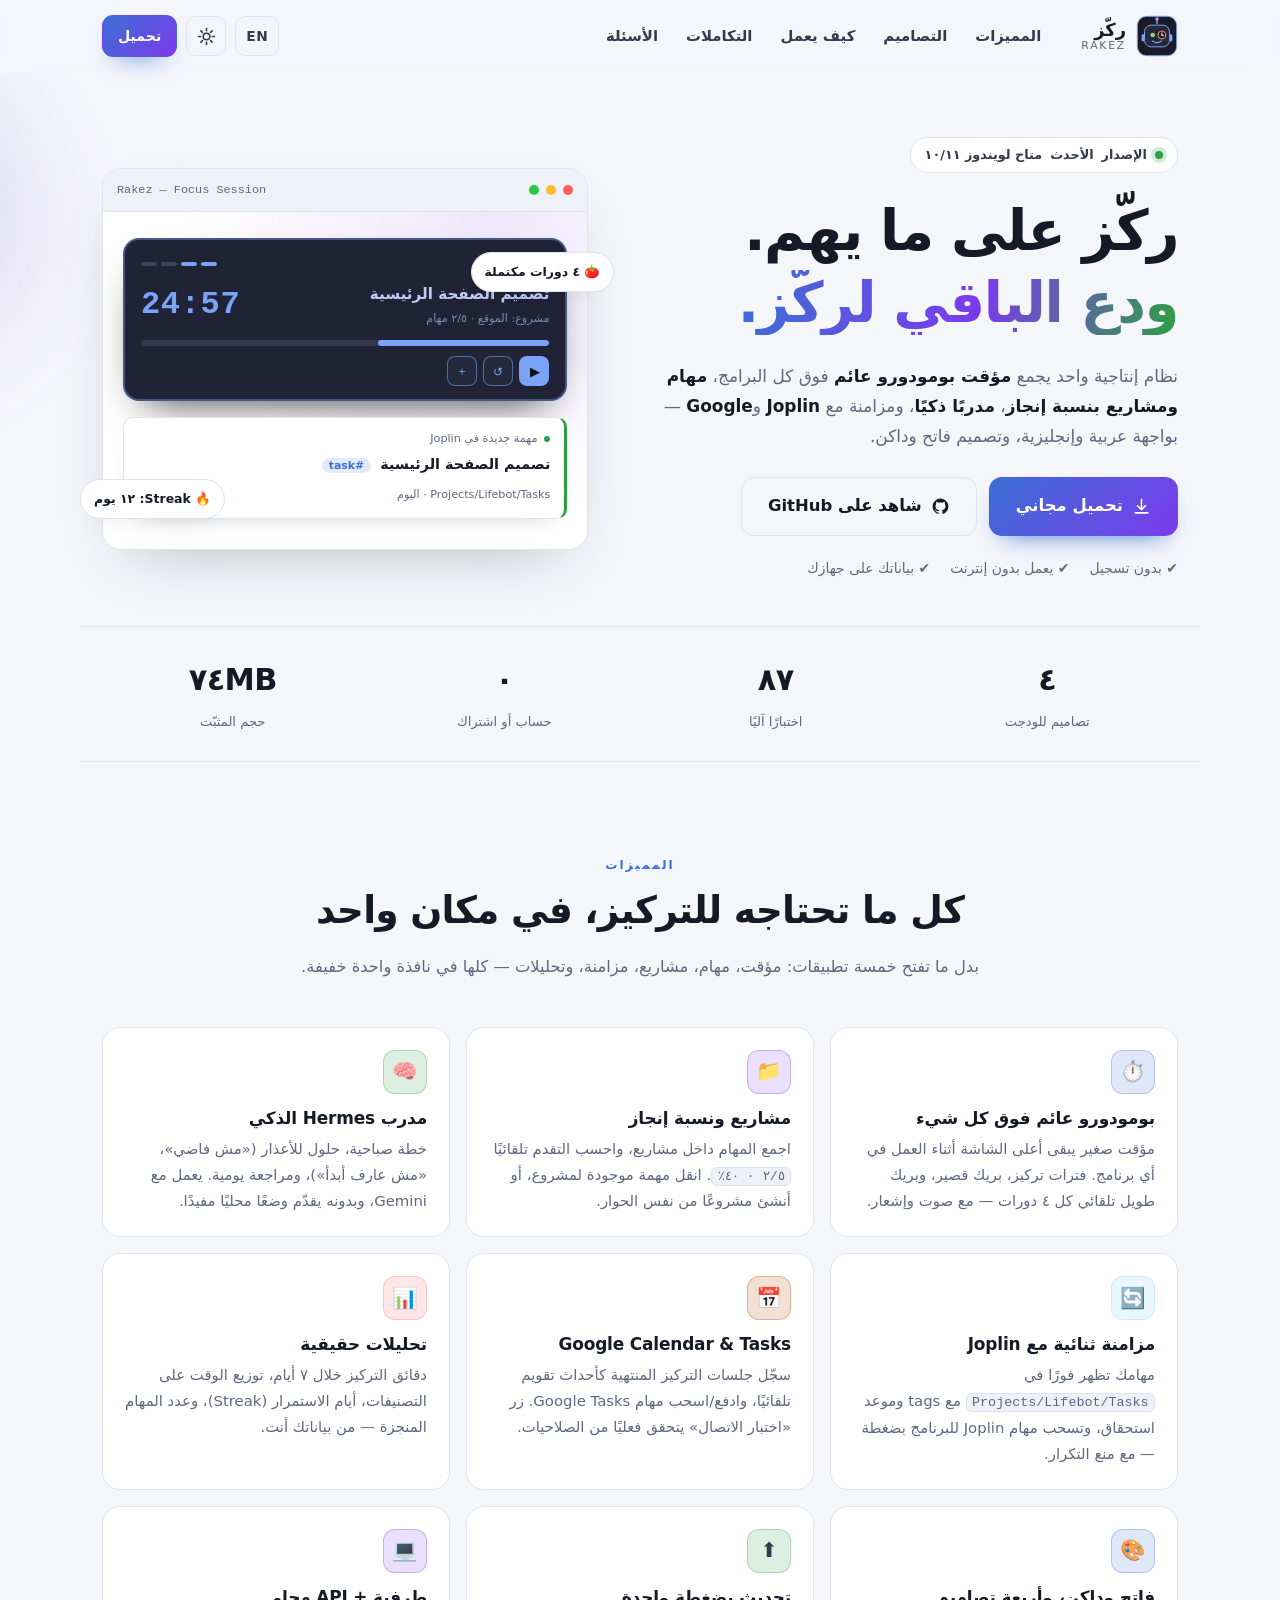
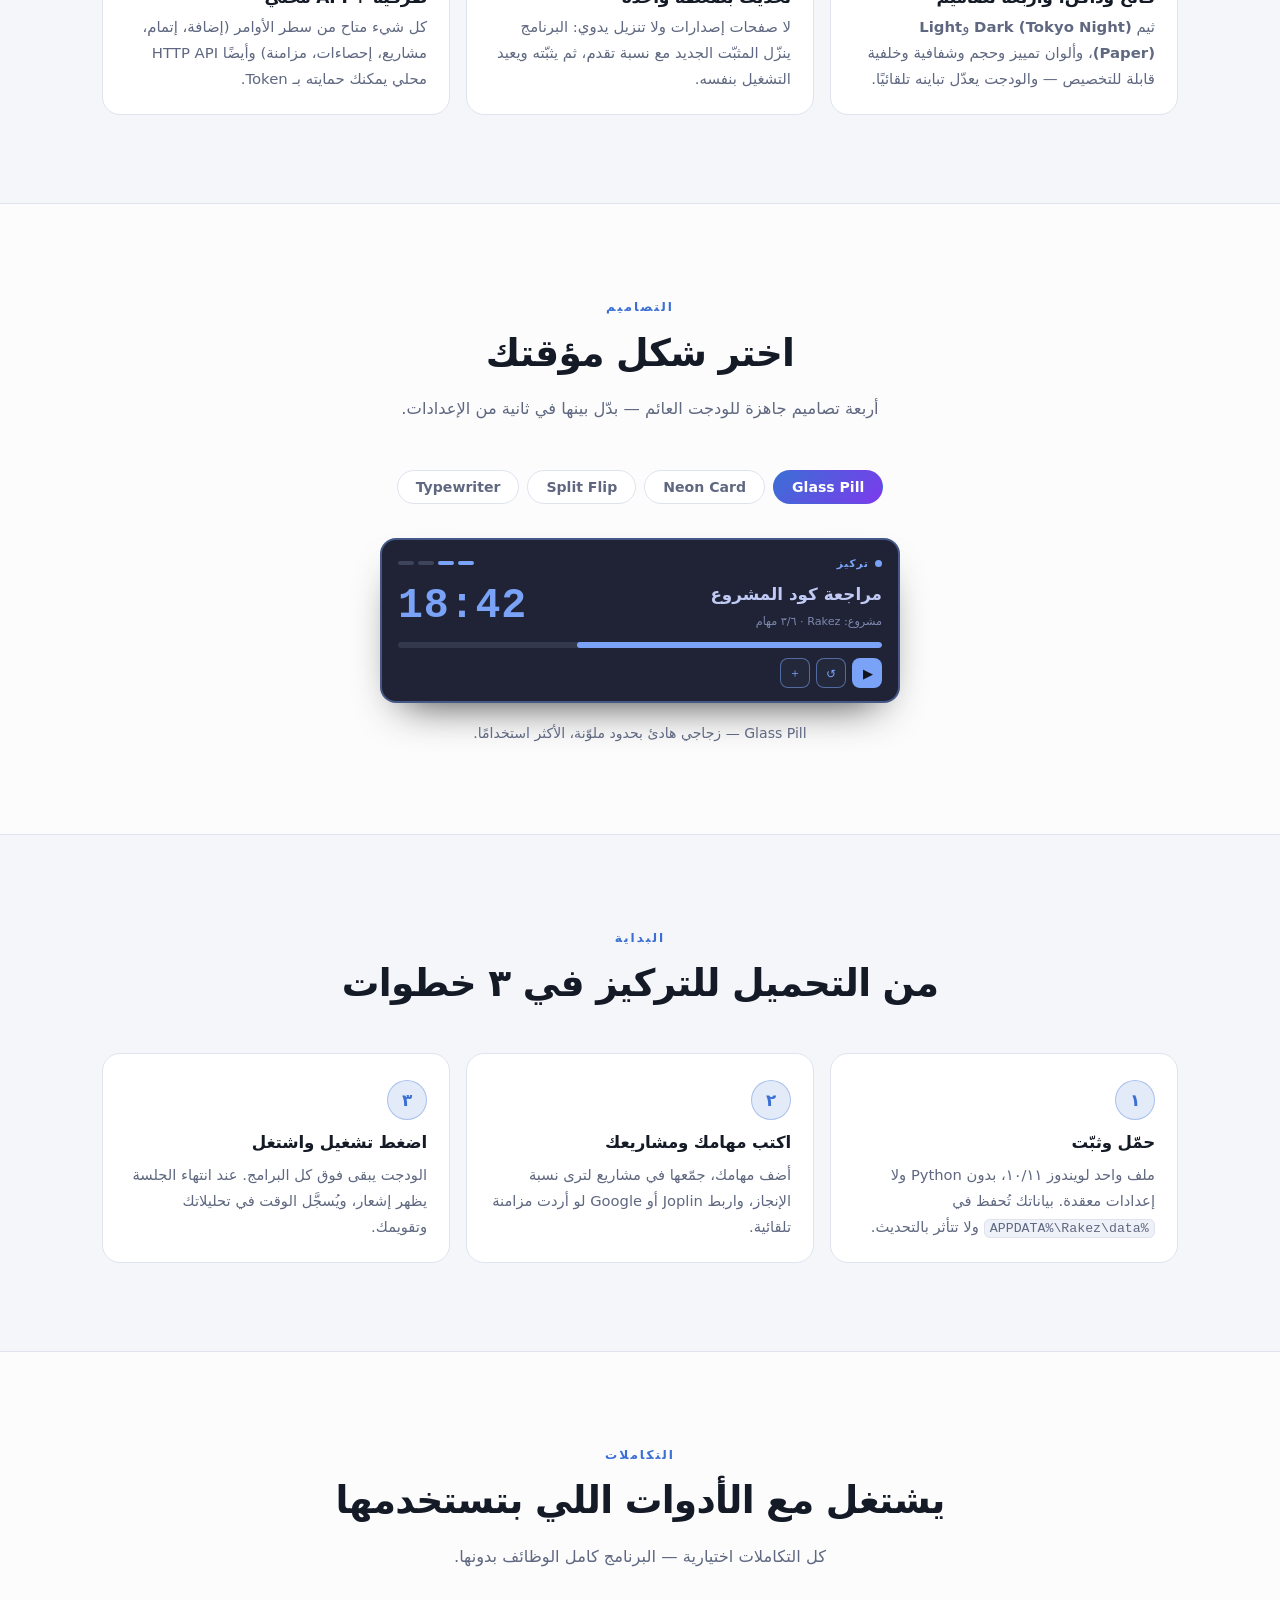
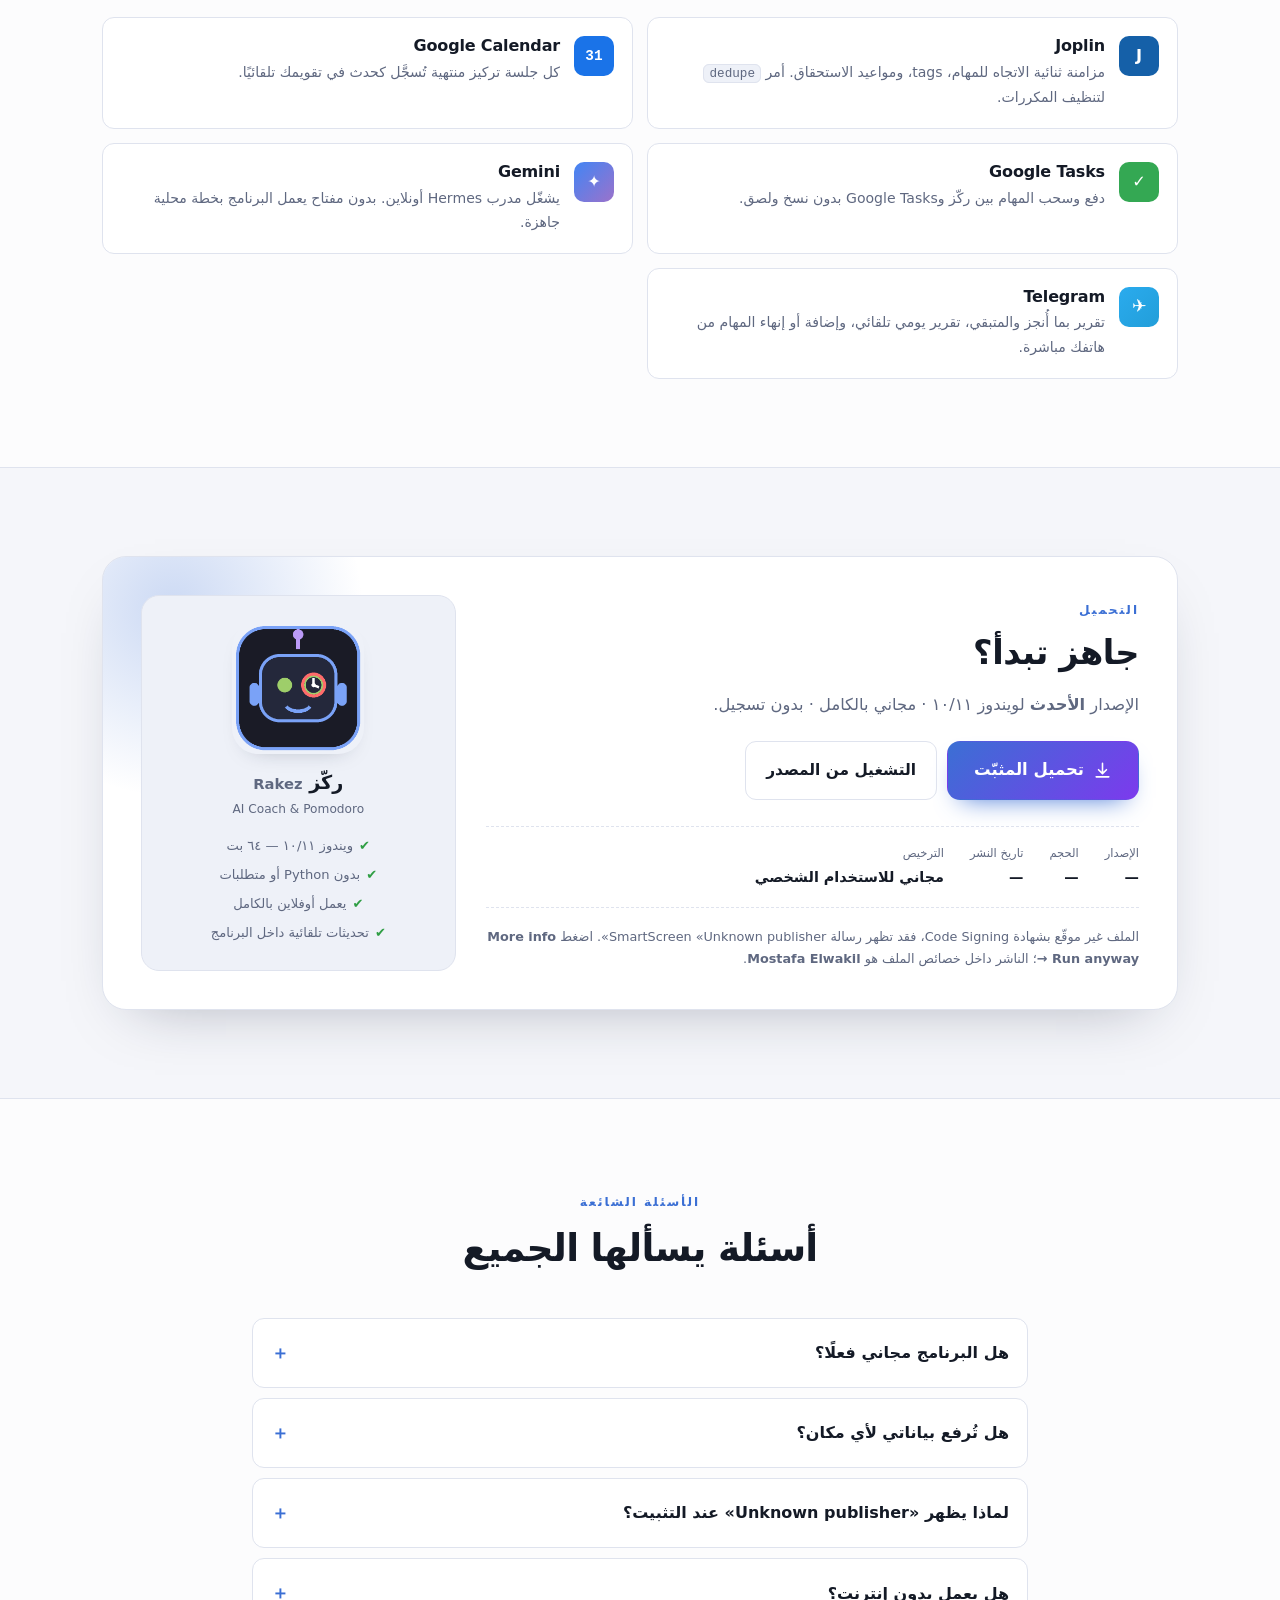
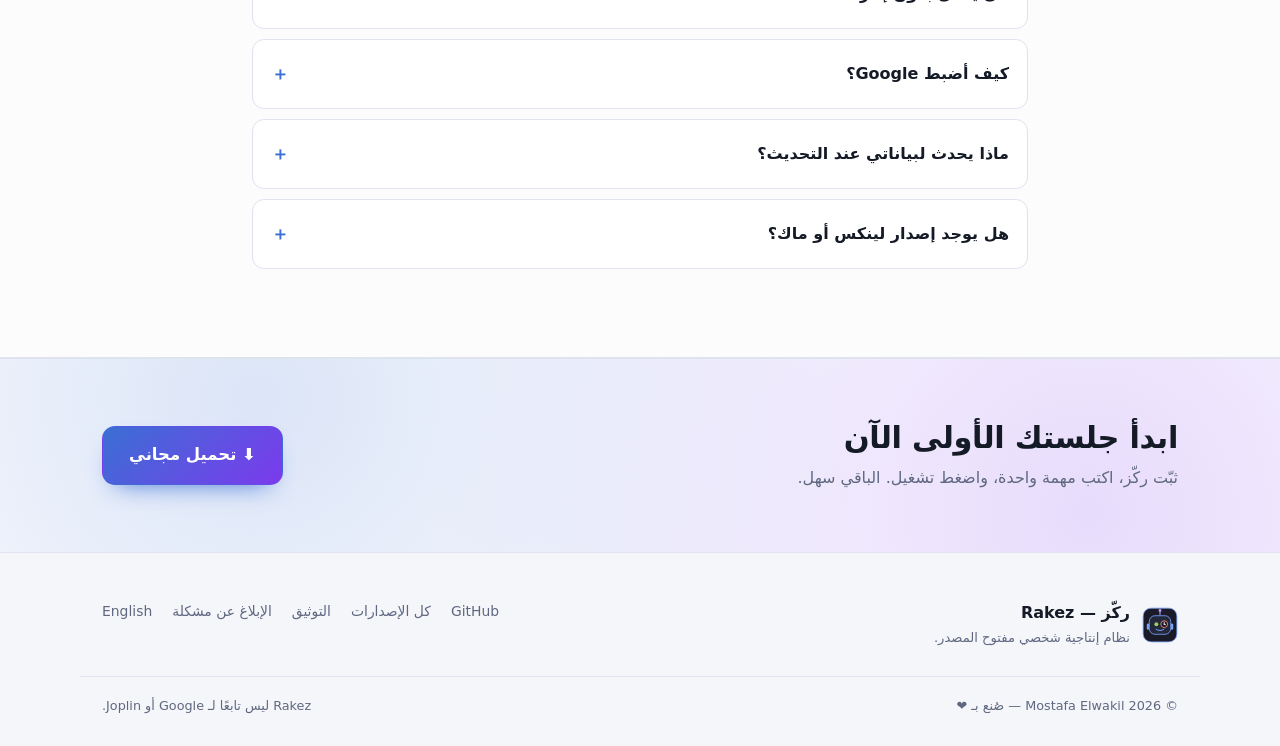
==== commit 7dfa9c57: "feat(telegram): bot with reports, remote add/complete, and daily summary - core/telegram.py: depende" ====
--- a/website/index.html
+++ b/website/index.html
@@ -12,7 +12,7 @@
 <link rel="alternate" hreflang="ar" href="https://mostafa-elwakil.github.io/lifebot/" />
 <link rel="alternate" hreflang="en" href="https://mostafa-elwakil.github.io/lifebot/en/" />
 <link rel="alternate" hreflang="x-default" href="https://mostafa-elwakil.github.io/lifebot/" />
-<link rel="stylesheet" href="styles.css?v=2.0.6" />
+<link rel="stylesheet" href="styles.css?v=2.1.0" />
 
 <meta property="og:type" content="website" />
 <meta property="og:title" content="Rakez ركّز — بومودورو عائم + مهام ومشاريع + مدرب ذكي" />
@@ -32,7 +32,7 @@
   "description": "مؤقت بومودورو عائم فوق كل البرامج، مهام ومشاريع بنسبة إنجاز، مدرب ذكي، ومزامنة مع Joplin وGoogle.",
   "url": "https://mostafa-elwakil.github.io/lifebot/",
   "downloadUrl": "https://github.com/mostafa-elwakil/lifebot/releases/latest",
-  "softwareVersion": "2.0.6",
+  "softwareVersion": "2.1.0",
   "inLanguage": "ar",
   "author": { "@type": "Person", "name": "Mostafa Elwakil" },
   "offers": { "@type": "Offer", "price": "0", "priceCurrency": "USD" }
@@ -157,7 +157,7 @@
 
     <div class="container stat-strip">
       <div class="stat"><strong>٤</strong><span>تصاميم للودجت</span></div>
-      <div class="stat"><strong>٦٥</strong><span>اختبارًا آليًا</span></div>
+      <div class="stat"><strong>٨٧</strong><span>اختبارًا آليًا</span></div>
       <div class="stat"><strong>٠</strong><span>حساب أو اشتراك</span></div>
       <div class="stat"><strong>٧٤MB</strong><span>حجم المثبّت</span></div>
     </div>
@@ -337,6 +337,13 @@
             <p>يشغّل مدرب Hermes أونلاين. بدون مفتاح يعمل البرنامج بخطة محلية جاهزة.</p>
           </div>
         </div>
+        <div class="integration reveal">
+          <div class="int-logo telegram">✈</div>
+          <div>
+            <h3>Telegram</h3>
+            <p>تقرير بما أُنجز والمتبقي، تقرير يومي تلقائي، وإضافة أو إنهاء المهام من هاتفك مباشرة.</p>
+          </div>
+        </div>
       </div>
     </div>
   </section>
@@ -465,6 +472,6 @@
   </div>
 </footer>
 
-<script src="main.js?v=2.0.6" defer></script>
+<script src="main.js?v=2.1.0" defer></script>
 </body>
 </html>
--- a/website/styles.css
+++ b/website/styles.css
@@ -837,6 +837,7 @@
 .int-logo.gcal { background: #1a73e8; font-family: var(--mono); font-size: .9rem; }
 .int-logo.gtask { background: #34a853; }
 .int-logo.gemini { background: linear-gradient(135deg, #4285f4, #9b72cb); }
+.int-logo.telegram { background: linear-gradient(135deg, #2aabee, #229ed9); font-size: 1.1rem; }
 
 /* ---------- download ---------- */
 .download-card {
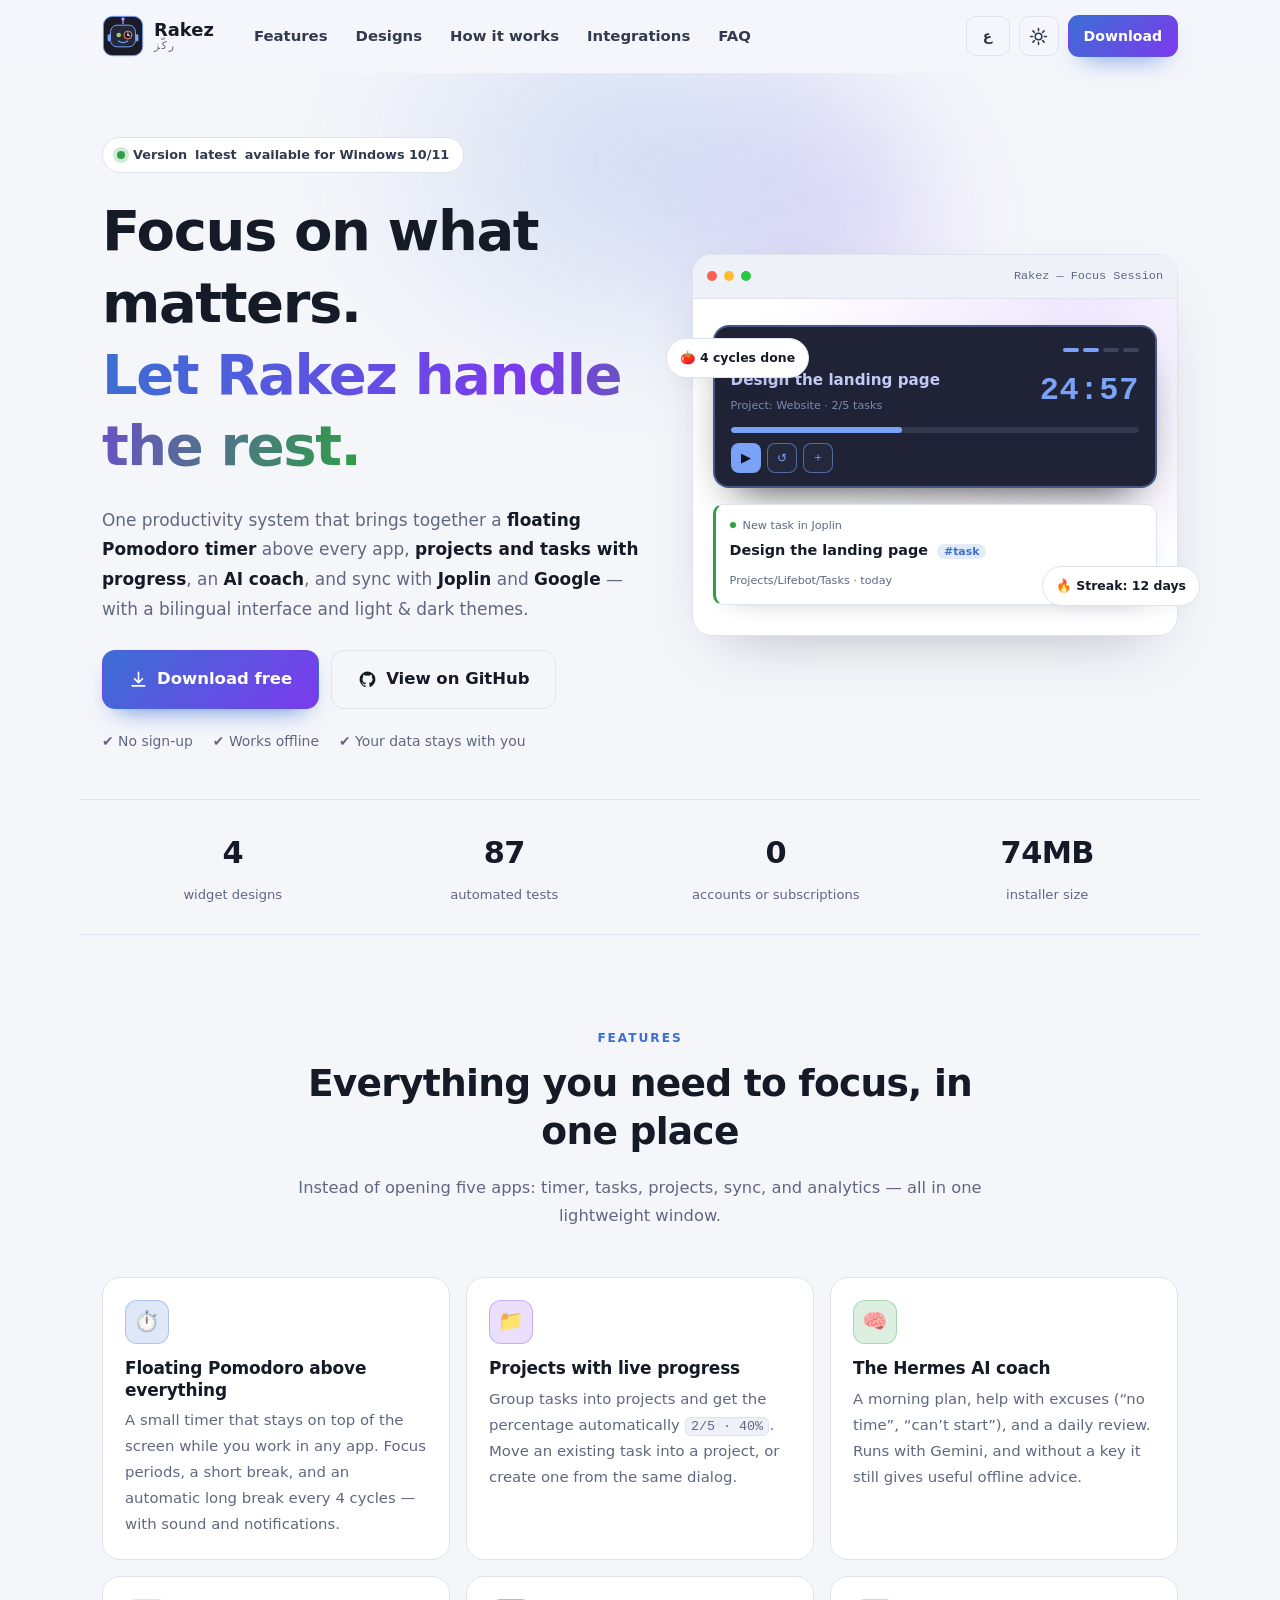
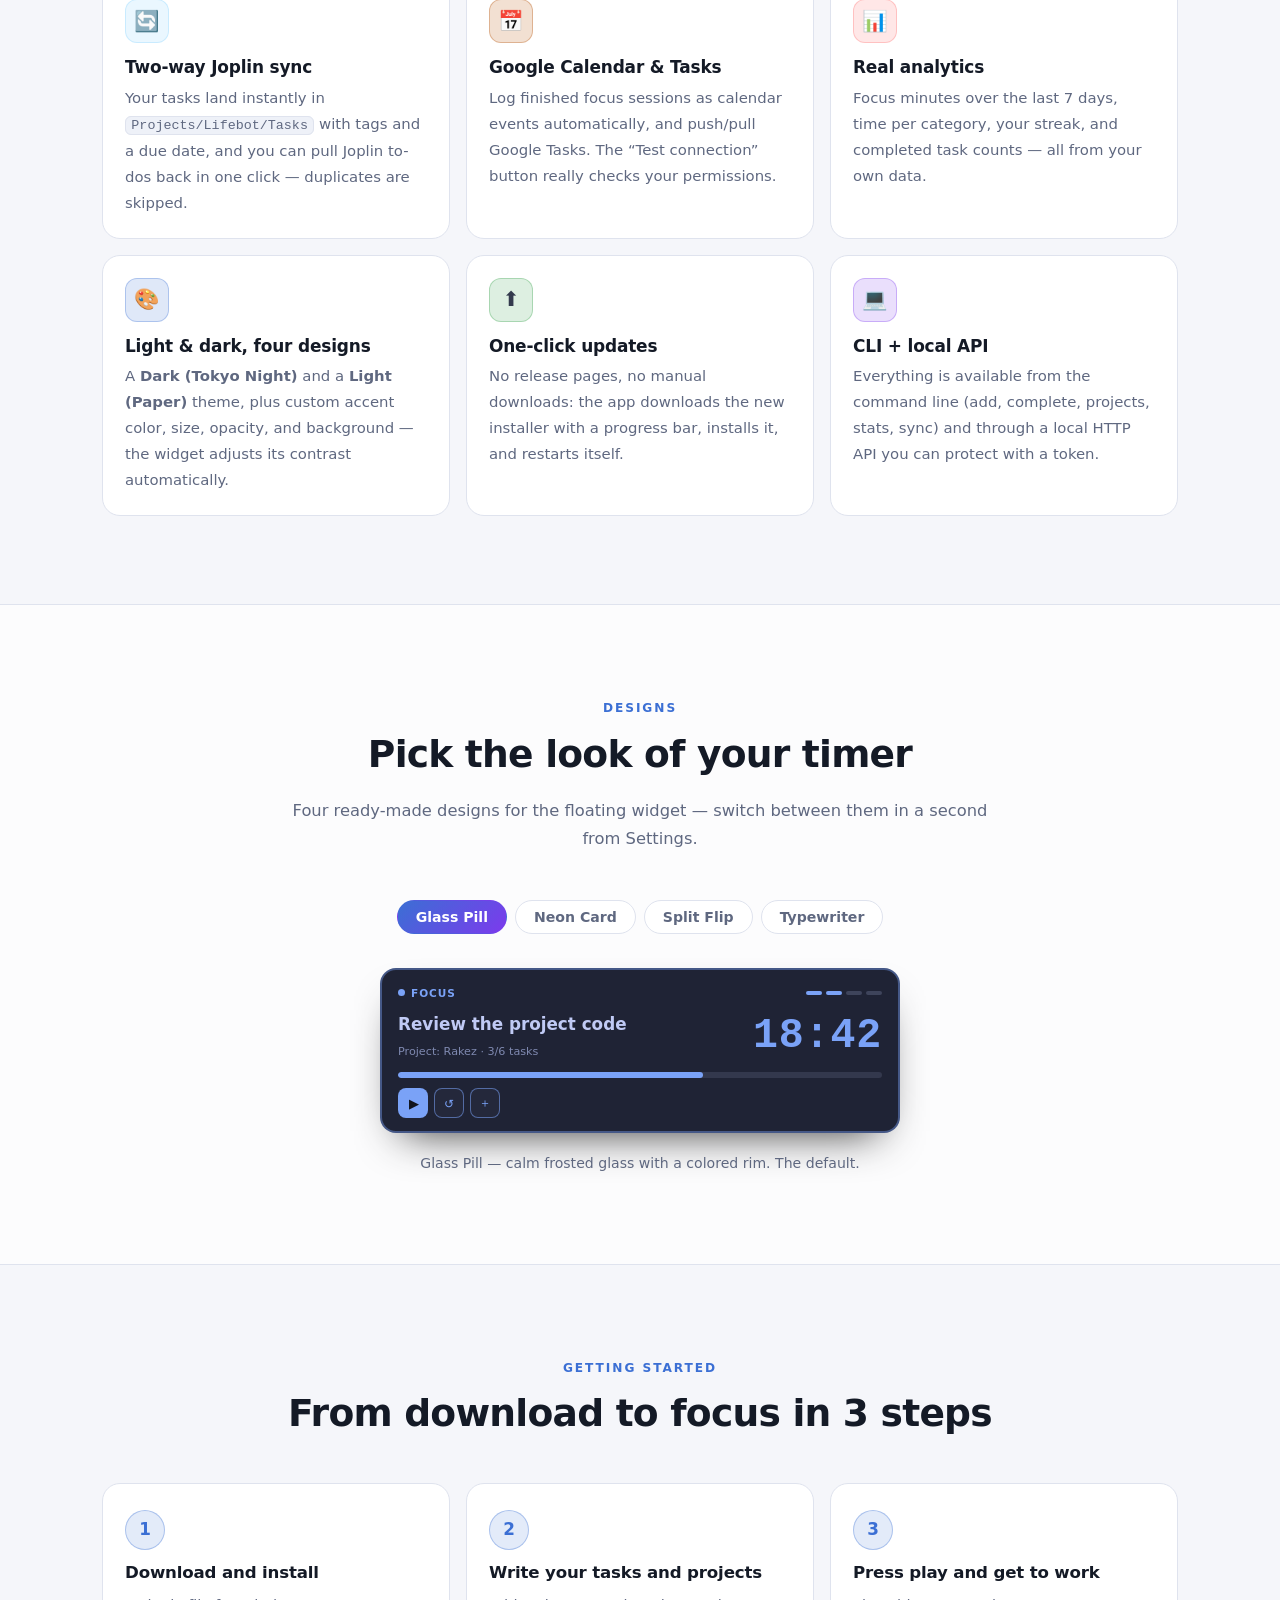
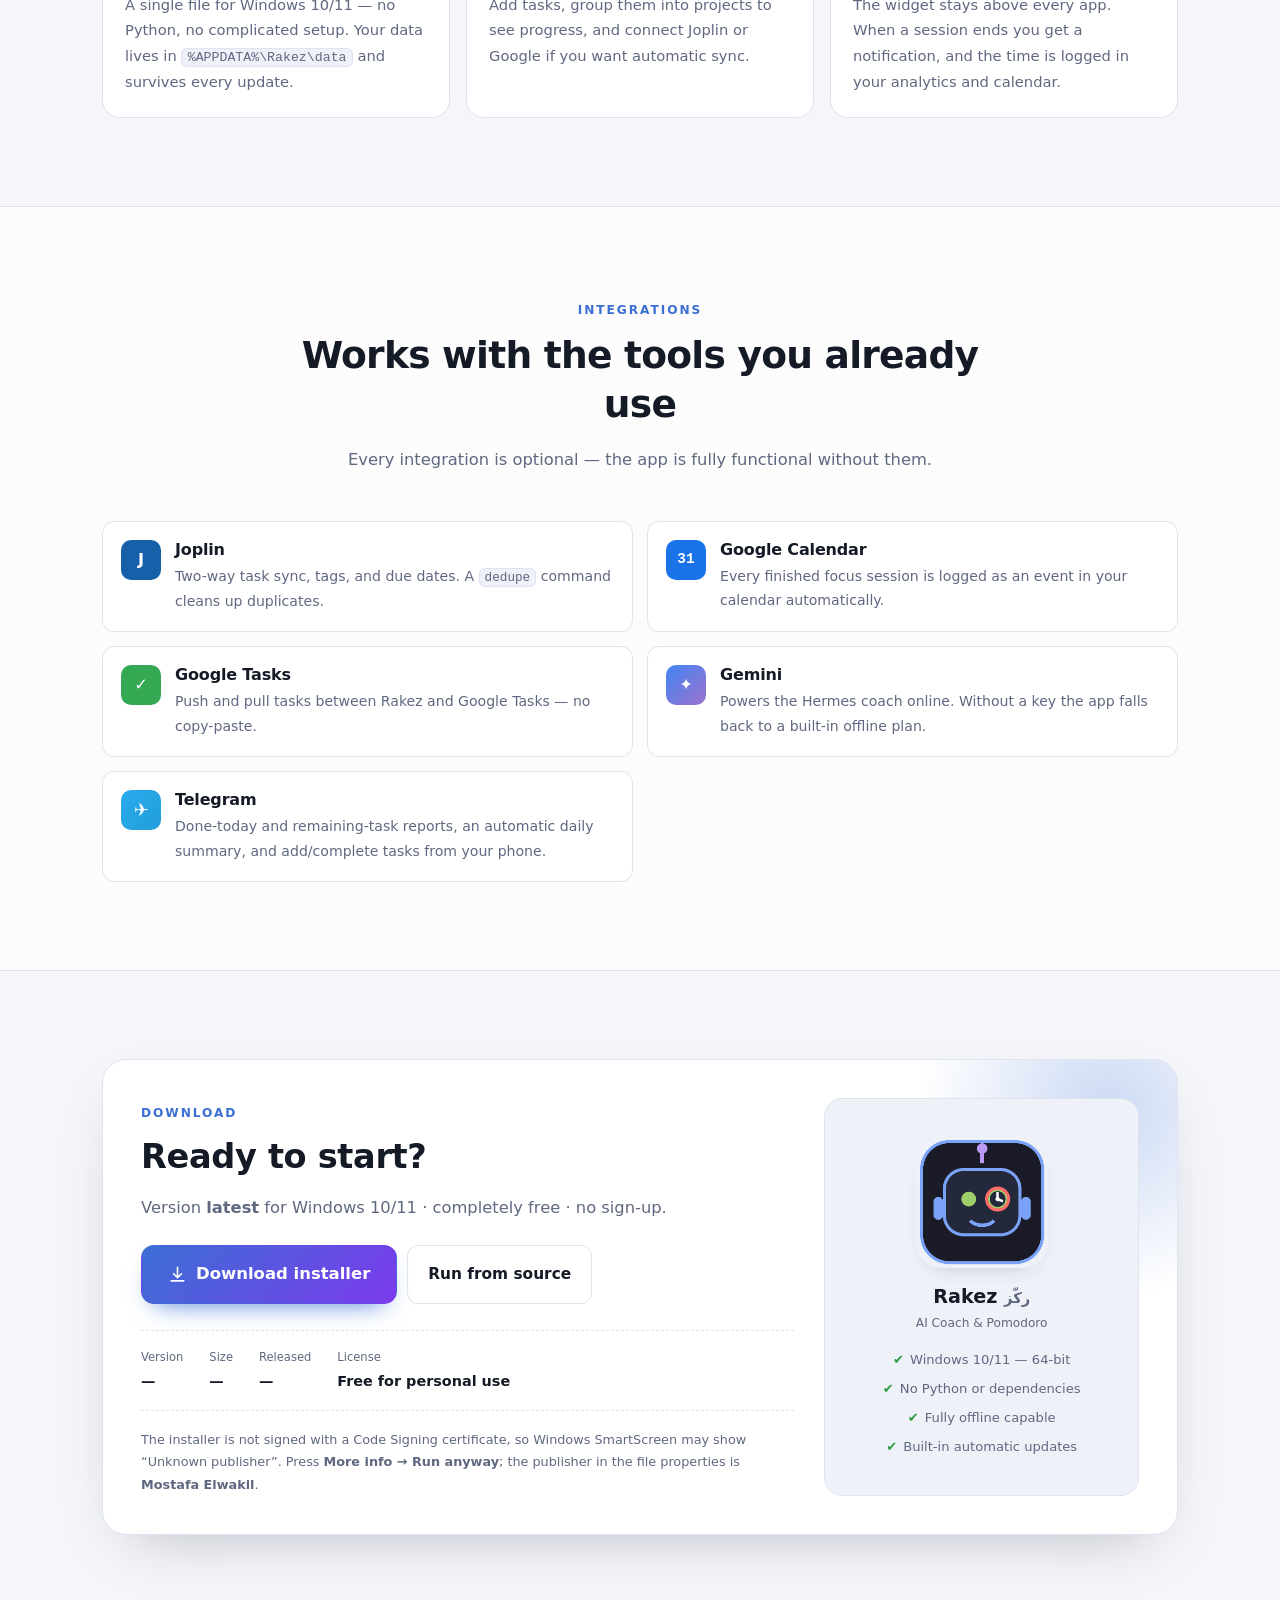
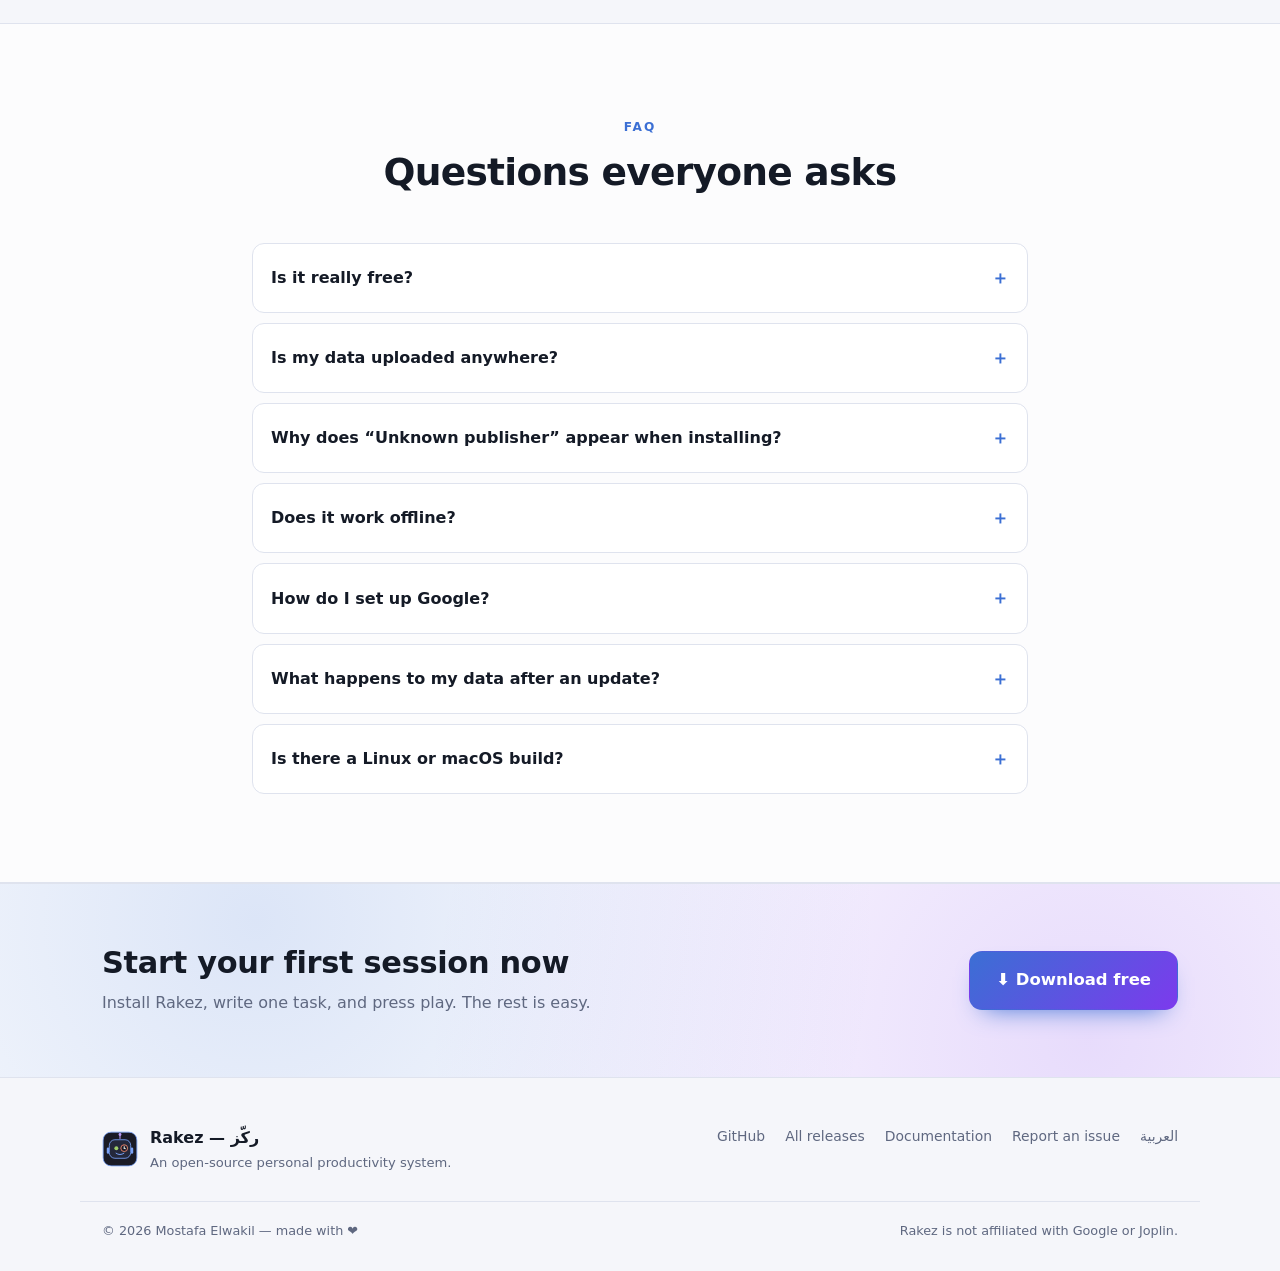
==== commit 15796c9f: "docs(i18n): make English the primary language across site, README, and releases - website: English p" ====
--- a/website/index.html
+++ b/website/index.html
@@ -1,25 +1,26 @@
 <!doctype html>
-<html lang="ar" dir="rtl" data-theme="dark">
+<html lang="en" dir="ltr" data-theme="dark">
 <head>
 <meta charset="utf-8" />
 <meta name="viewport" content="width=device-width, initial-scale=1" />
-<title>Rakez ركّز — بومودورو عائم + مهام ومشاريع + مدرب ذكي</title>
-<meta name="description" content="ركّز: نظام إنتاجية واحد يجمع مؤقت بومودورو عائم فوق كل البرامج، مهام ومشاريع بنسبة إنجاز، مدرب ذكي، ومزامنة مع Joplin وGoogle. مجاني، بدون تسجيل، وبياناتك على جهازك." />
+<title>Rakez — Floating Pomodoro + Projects &amp; Tasks + AI Coach</title>
+<meta name="description" content="Rakez: one productivity system that combines a floating Pomodoro timer on top of every app, projects with progress, an AI coach, and Joplin / Google sync. Free, no sign-up, your data stays on your PC." />
 <meta name="theme-color" content="#12131c" />
 <link rel="icon" href="assets/icon-256.png" />
 <link rel="apple-touch-icon" href="assets/icon-256.png" />
 <link rel="canonical" href="https://mostafa-elwakil.github.io/lifebot/" />
-<link rel="alternate" hreflang="ar" href="https://mostafa-elwakil.github.io/lifebot/" />
-<link rel="alternate" hreflang="en" href="https://mostafa-elwakil.github.io/lifebot/en/" />
+<link rel="alternate" hreflang="ar" href="https://mostafa-elwakil.github.io/lifebot/ar/" />
+<link rel="alternate" hreflang="en" href="https://mostafa-elwakil.github.io/lifebot/" />
 <link rel="alternate" hreflang="x-default" href="https://mostafa-elwakil.github.io/lifebot/" />
 <link rel="stylesheet" href="styles.css?v=2.1.0" />
 
 <meta property="og:type" content="website" />
-<meta property="og:title" content="Rakez ركّز — بومودورو عائم + مهام ومشاريع + مدرب ذكي" />
-<meta property="og:description" content="مؤقت بومودورو عائم فوق كل البرامج، مشاريع ونسبة إنجاز، مدرب ذكي، ومزامنة مع Joplin وGoogle Calendar. مجاني لويندوز." />
+<meta property="og:title" content="Rakez — Floating Pomodoro + Projects &amp; Tasks + AI Coach" />
+<meta property="og:description" content="Floating Pomodoro timer above every app, projects with progress, an AI coach, and Joplin + Google Calendar sync. Free for Windows." />
 <meta property="og:image" content="https://mostafa-elwakil.github.io/lifebot/assets/icon-512.png" />
 <meta property="og:url" content="https://mostafa-elwakil.github.io/lifebot/" />
-<meta property="og:locale" content="ar_EG" />
+<meta property="og:locale" content="en_US" />
+<meta property="og:locale:alternate" content="ar_EG" />
 <meta name="twitter:card" content="summary_large_image" />
 
 <script type="application/ld+json">
@@ -29,11 +30,11 @@
   "name": "Rakez ركّز",
   "applicationCategory": "ProductivityApplication",
   "operatingSystem": "Windows 10, Windows 11",
-  "description": "مؤقت بومودورو عائم فوق كل البرامج، مهام ومشاريع بنسبة إنجاز، مدرب ذكي، ومزامنة مع Joplin وGoogle.",
+  "description": "Floating Pomodoro timer above every app, projects and tasks with progress, an AI coach, and Joplin / Google sync.",
   "url": "https://mostafa-elwakil.github.io/lifebot/",
   "downloadUrl": "https://github.com/mostafa-elwakil/lifebot/releases/latest",
   "softwareVersion": "2.1.0",
-  "inLanguage": "ar",
+  "inLanguage": "en",
   "author": { "@type": "Person", "name": "Mostafa Elwakil" },
   "offers": { "@type": "Offer", "price": "0", "priceCurrency": "USD" }
 }
@@ -50,35 +51,35 @@
 </head>
 <body>
 
-<a class="skip-link" href="#main">تخطَّ إلى المحتوى</a>
+<a class="skip-link" href="#main">Skip to content</a>
 
 <header class="site-header" id="top">
   <div class="container header-inner">
-    <a class="brand" href="#top" aria-label="Rakez — الصفحة الرئيسية">
+    <a class="brand" href="#top" aria-label="Rakez — home">
       <img src="assets/logo.svg" alt="" width="42" height="42" />
       <span class="brand-text">
-        <strong>ركّز</strong>
-        <small>Rakez</small>
+        <strong>Rakez</strong>
+        <small>ركّز</small>
       </span>
     </a>
 
-    <nav class="nav" id="nav" aria-label="التنقل الرئيسي">
-      <a href="#features">المميزات</a>
-      <a href="#designs">التصاميم</a>
-      <a href="#how">كيف يعمل</a>
-      <a href="#integrations">التكاملات</a>
-      <a href="#faq">الأسئلة</a>
+    <nav class="nav" id="nav" aria-label="Main navigation">
+      <a href="#features">Features</a>
+      <a href="#designs">Designs</a>
+      <a href="#how">How it works</a>
+      <a href="#integrations">Integrations</a>
+      <a href="#faq">FAQ</a>
     </nav>
 
     <div class="header-actions">
-      <a class="icon-btn lang-btn" href="en/" hreflang="en" lang="en"
-         aria-label="Switch to English" title="English">EN</a>
-      <button class="icon-btn" id="theme-toggle" type="button" aria-label="تبديل الوضع الفاتح والداكن" title="تبديل المظهر">
+      <a class="icon-btn lang-btn" href="ar/" hreflang="ar" lang="ar"
+         aria-label="التبديل إلى العربية" title="العربية">ع</a>
+      <button class="icon-btn" id="theme-toggle" type="button" aria-label="Toggle light and dark mode" title="Toggle theme">
         <svg class="ico-moon" viewBox="0 0 24 24" aria-hidden="true"><path d="M21 12.8A9 9 0 1 1 11.2 3a7 7 0 0 0 9.8 9.8Z"/></svg>
         <svg class="ico-sun" viewBox="0 0 24 24" aria-hidden="true"><circle cx="12" cy="12" r="4.2"/><path d="M12 2v2.6M12 19.4V22M2 12h2.6M19.4 12H22M4.9 4.9l1.9 1.9M17.2 17.2l1.9 1.9M19.1 4.9l-1.9 1.9M6.8 17.2l-1.9 1.9"/></svg>
       </button>
-      <a class="btn btn-primary btn-sm hide-sm" href="#download">تحميل</a>
-      <button class="icon-btn menu-btn" id="menu-toggle" type="button" aria-label="القائمة" aria-expanded="false" aria-controls="nav">
+      <a class="btn btn-primary btn-sm hide-sm" href="#download">Download</a>
+      <button class="icon-btn menu-btn" id="menu-toggle" type="button" aria-label="Menu" aria-expanded="false" aria-controls="nav">
         <svg viewBox="0 0 24 24" aria-hidden="true"><path d="M4 7h16M4 12h16M4 17h16"/></svg>
       </button>
     </div>
@@ -92,27 +93,28 @@
     <div class="hero-glow" aria-hidden="true"></div>
     <div class="container hero-grid">
       <div class="hero-copy">
-        <p class="badge"><span class="live-dot"></span> الإصدار <span data-version>الأحدث</span> متاح لويندوز ١٠/١١</p>
-        <h1>ركّز على ما يهم.<br /><span class="grad">ودع الباقي لركّز.</span></h1>
+        <p class="badge"><span class="live-dot"></span> Version <span data-version>latest</span> available for Windows 10/11</p>
+        <h1>Focus on what matters.<br /><span class="grad">Let Rakez handle the rest.</span></h1>
         <p class="lede">
-          نظام إنتاجية واحد يجمع <strong>مؤقت بومودورو عائم</strong> فوق كل البرامج،
-          <strong>مهام ومشاريع بنسبة إنجاز</strong>، <strong>مدربًا ذكيًا</strong>،
-          ومزامنة مع <strong>Joplin</strong> و<strong>Google</strong> — بواجهة عربية وإنجليزية، وتصميم فاتح وداكن.
+          One productivity system that brings together a <strong>floating Pomodoro timer</strong> above
+          every app, <strong>projects and tasks with progress</strong>, an <strong>AI coach</strong>,
+          and sync with <strong>Joplin</strong> and <strong>Google</strong> — with a bilingual
+          interface and light &amp; dark themes.
         </p>
         <div class="hero-cta">
           <a class="btn btn-primary btn-lg" href="#download" data-download-link>
             <svg viewBox="0 0 24 24" aria-hidden="true"><path d="M12 3v12M7 11l5 5 5-5M4 20h16"/></svg>
-            تحميل مجاني
+            Download free
           </a>
           <a class="btn btn-ghost btn-lg" href="https://github.com/mostafa-elwakil/lifebot" target="_blank" rel="noopener">
             <svg viewBox="0 0 24 24" aria-hidden="true" class="fill"><path d="M12 2a10 10 0 0 0-3.16 19.49c.5.09.68-.22.68-.48v-1.7c-2.78.6-3.37-1.34-3.37-1.34-.45-1.16-1.1-1.47-1.1-1.47-.9-.62.07-.6.07-.6 1 .07 1.53 1.03 1.53 1.03.88 1.52 2.34 1.08 2.9.83.09-.65.35-1.09.63-1.34-2.22-.25-4.55-1.11-4.55-4.94 0-1.09.39-1.98 1.03-2.68-.1-.25-.45-1.27.1-2.65 0 0 .84-.27 2.75 1.02a9.4 9.4 0 0 1 5 0c1.91-1.29 2.75-1.02 2.75-1.02.55 1.38.2 2.4.1 2.65.64.7 1.03 1.59 1.03 2.68 0 3.84-2.34 4.69-4.57 4.93.36.31.68.92.68 1.85v2.74c0 .27.18.58.69.48A10 10 0 0 0 12 2Z"/></svg>
-            شاهد على GitHub
+            View on GitHub
           </a>
         </div>
         <ul class="hero-meta">
-          <li>✔️ بدون تسجيل</li>
-          <li>✔️ يعمل بدون إنترنت</li>
-          <li>✔️ بياناتك على جهازك</li>
+          <li>✔️ No sign-up</li>
+          <li>✔️ Works offline</li>
+          <li>✔️ Your data stays with you</li>
         </ul>
       </div>
 
@@ -125,13 +127,13 @@
           <div class="visual-body">
             <div class="wdemo" id="hero-demo" data-design="pill">
               <div class="wd-top">
-                <span class="wd-mode"><i></i> تركيز</span>
+                <span class="wd-mode"><i></i> Focus</span>
                 <span class="wd-cycles"><b class="on"></b><b class="on"></b><b></b><b></b></span>
               </div>
               <div class="wd-main">
                 <div class="wd-text">
-                  <p class="wd-task">تصميم الصفحة الرئيسية</p>
-                  <p class="wd-cat">مشروع: الموقع · ٢/٥ مهام</p>
+                  <p class="wd-task">Design the landing page</p>
+                  <p class="wd-cat">Project: Website · 2/5 tasks</p>
                 </div>
                 <div class="wd-clock" data-clock>24:59</div>
               </div>
@@ -144,22 +146,22 @@
             </div>
 
             <div class="mini-note">
-              <div class="mini-note-head"><span class="dot"></span> مهمة جديدة في Joplin</div>
-              <p>تصميم الصفحة الرئيسية <span class="tag">#task</span></p>
-              <small>Projects/Lifebot/Tasks · اليوم</small>
+              <div class="mini-note-head"><span class="dot"></span> New task in Joplin</div>
+              <p>Design the landing page <span class="tag">#task</span></p>
+              <small>Projects/Lifebot/Tasks · today</small>
             </div>
           </div>
         </div>
-        <div class="float-chip chip-1">🍅 ٤ دورات مكتملة</div>
-        <div class="float-chip chip-2">🔥 Streak: ١٢ يوم</div>
+        <div class="float-chip chip-1">🍅 4 cycles done</div>
+        <div class="float-chip chip-2">🔥 Streak: 12 days</div>
       </div>
     </div>
 
     <div class="container stat-strip">
-      <div class="stat"><strong>٤</strong><span>تصاميم للودجت</span></div>
-      <div class="stat"><strong>٨٧</strong><span>اختبارًا آليًا</span></div>
-      <div class="stat"><strong>٠</strong><span>حساب أو اشتراك</span></div>
-      <div class="stat"><strong>٧٤MB</strong><span>حجم المثبّت</span></div>
+      <div class="stat"><strong>4</strong><span>widget designs</span></div>
+      <div class="stat"><strong>87</strong><span>automated tests</span></div>
+      <div class="stat"><strong>0</strong><span>accounts or subscriptions</span></div>
+      <div class="stat"><strong>74MB</strong><span>installer size</span></div>
     </div>
   </section>
 
@@ -167,64 +169,64 @@
   <section class="section" id="features">
     <div class="container">
       <header class="section-head">
-        <p class="eyebrow">المميزات</p>
-        <h2>كل ما تحتاجه للتركيز، في مكان واحد</h2>
-        <p class="section-sub">بدل ما تفتح خمسة تطبيقات: مؤقت، مهام، مشاريع، مزامنة، وتحليلات — كلها في نافذة واحدة خفيفة.</p>
+        <p class="eyebrow">Features</p>
+        <h2>Everything you need to focus, in one place</h2>
+        <p class="section-sub">Instead of opening five apps: timer, tasks, projects, sync, and analytics — all in one lightweight window.</p>
       </header>
 
       <div class="cards">
         <article class="card reveal">
           <div class="card-ico bg-blue">⏱️</div>
-          <h3>بومودورو عائم فوق كل شيء</h3>
-          <p>مؤقت صغير يبقى أعلى الشاشة أثناء العمل في أي برنامج. فترات تركيز، بريك قصير، وبريك طويل تلقائي كل ٤ دورات — مع صوت وإشعار.</p>
+          <h3>Floating Pomodoro above everything</h3>
+          <p>A small timer that stays on top of the screen while you work in any app. Focus periods, a short break, and an automatic long break every 4 cycles — with sound and notifications.</p>
         </article>
 
         <article class="card reveal">
           <div class="card-ico bg-purple">📁</div>
-          <h3>مشاريع ونسبة إنجاز</h3>
-          <p>اجمع المهام داخل مشاريع، واحسب التقدم تلقائيًا <code>٢/٥ · ٤٠٪</code>. انقل مهمة موجودة لمشروع، أو أنشئ مشروعًا من نفس الحوار.</p>
+          <h3>Projects with live progress</h3>
+          <p>Group tasks into projects and get the percentage automatically <code>2/5 · 40%</code>. Move an existing task into a project, or create one from the same dialog.</p>
         </article>
 
         <article class="card reveal">
           <div class="card-ico bg-green">🧠</div>
-          <h3>مدرب Hermes الذكي</h3>
-          <p>خطة صباحية، حلول للأعذار («مش فاضي»، «مش عارف أبدأ»)، ومراجعة يومية. يعمل مع Gemini، وبدونه يقدّم وضعًا محليًا مفيدًا.</p>
+          <h3>The Hermes AI coach</h3>
+          <p>A morning plan, help with excuses (“no time”, “can’t start”), and a daily review. Runs with Gemini, and without a key it still gives useful offline advice.</p>
         </article>
 
         <article class="card reveal">
           <div class="card-ico bg-teal">🔄</div>
-          <h3>مزامنة ثنائية مع Joplin</h3>
-          <p>مهامك تظهر فورًا في <code>Projects/Lifebot/Tasks</code> مع tags وموعد استحقاق، وتسحب مهام Joplin للبرنامج بضغطة — مع منع التكرار.</p>
+          <h3>Two-way Joplin sync</h3>
+          <p>Your tasks land instantly in <code>Projects/Lifebot/Tasks</code> with tags and a due date, and you can pull Joplin to-dos back in one click — duplicates are skipped.</p>
         </article>
 
         <article class="card reveal">
           <div class="card-ico bg-amber">📅</div>
           <h3>Google Calendar &amp; Tasks</h3>
-          <p>سجّل جلسات التركيز المنتهية كأحداث تقويم تلقائيًا، وادفع/اسحب مهام Google Tasks. زر «اختبار الاتصال» يتحقق فعليًا من الصلاحيات.</p>
+          <p>Log finished focus sessions as calendar events automatically, and push/pull Google Tasks. The “Test connection” button really checks your permissions.</p>
         </article>
 
         <article class="card reveal">
           <div class="card-ico bg-pink">📊</div>
-          <h3>تحليلات حقيقية</h3>
-          <p>دقائق التركيز خلال ٧ أيام، توزيع الوقت على التصنيفات، أيام الاستمرار (Streak)، وعدد المهام المنجزة — من بياناتك أنت.</p>
+          <h3>Real analytics</h3>
+          <p>Focus minutes over the last 7 days, time per category, your streak, and completed task counts — all from your own data.</p>
         </article>
 
         <article class="card reveal">
           <div class="card-ico bg-blue">🎨</div>
-          <h3>فاتح وداكن، وأربعة تصاميم</h3>
-          <p>ثيم <strong>Dark (Tokyo Night)</strong> و<strong>Light (Paper)</strong>، وألوان تمييز وحجم وشفافية وخلفية قابلة للتخصيص — والودجت يعدّل تباينه تلقائيًا.</p>
+          <h3>Light &amp; dark, four designs</h3>
+          <p>A <strong>Dark (Tokyo Night)</strong> and a <strong>Light (Paper)</strong> theme, plus custom accent color, size, opacity, and background — the widget adjusts its contrast automatically.</p>
         </article>
 
         <article class="card reveal">
           <div class="card-ico bg-green">⬆️</div>
-          <h3>تحديث بضغطة واحدة</h3>
-          <p>لا صفحات إصدارات ولا تنزيل يدوي: البرنامج ينزّل المثبّت الجديد مع نسبة تقدم، ثم يثبّته ويعيد التشغيل بنفسه.</p>
+          <h3>One-click updates</h3>
+          <p>No release pages, no manual downloads: the app downloads the new installer with a progress bar, installs it, and restarts itself.</p>
         </article>
 
         <article class="card reveal">
           <div class="card-ico bg-purple">💻</div>
-          <h3>طرفية + API محلي</h3>
-          <p>كل شيء متاح من سطر الأوامر (إضافة، إتمام، مشاريع، إحصاءات، مزامنة) وأيضًا HTTP API محلي يمكنك حمايته بـ Token.</p>
+          <h3>CLI + local API</h3>
+          <p>Everything is available from the command line (add, complete, projects, stats, sync) and through a local HTTP API you can protect with a token.</p>
         </article>
       </div>
     </div>
@@ -234,12 +236,12 @@
   <section class="section alt" id="designs">
     <div class="container">
       <header class="section-head">
-        <p class="eyebrow">التصاميم</p>
-        <h2>اختر شكل مؤقتك</h2>
-        <p class="section-sub">أربعة تصاميم جاهزة للودجت العائم — بدّل بينها في ثانية من الإعدادات.</p>
+        <p class="eyebrow">Designs</p>
+        <h2>Pick the look of your timer</h2>
+        <p class="section-sub">Four ready-made designs for the floating widget — switch between them in a second from Settings.</p>
       </header>
 
-      <div class="design-tabs" role="tablist" aria-label="تصاميم الودجت">
+      <div class="design-tabs" role="tablist" aria-label="Widget designs">
         <button role="tab" aria-selected="true" data-design-tab="pill" class="active">Glass Pill</button>
         <button role="tab" aria-selected="false" data-design-tab="neon">Neon Card</button>
         <button role="tab" aria-selected="false" data-design-tab="split">Split Flip</button>
@@ -249,13 +251,13 @@
       <div class="design-stage">
         <div class="wdemo stage-widget" id="stage-demo" data-design="pill">
           <div class="wd-top">
-            <span class="wd-mode"><i></i> تركيز</span>
+            <span class="wd-mode"><i></i> Focus</span>
             <span class="wd-cycles"><b class="on"></b><b class="on"></b><b></b><b></b></span>
           </div>
           <div class="wd-main">
             <div class="wd-text">
-              <p class="wd-task">مراجعة كود المشروع</p>
-              <p class="wd-cat">مشروع: Rakez · ٣/٦ مهام</p>
+              <p class="wd-task">Review the project code</p>
+              <p class="wd-cat">Project: Rakez · 3/6 tasks</p>
             </div>
             <div class="wd-clock">18:42</div>
           </div>
@@ -266,7 +268,7 @@
             <button type="button">＋</button>
           </div>
         </div>
-        <p class="stage-caption" id="stage-caption">Glass Pill — زجاجي هادئ بحدود ملوّنة، الأكثر استخدامًا.</p>
+        <p class="stage-caption" id="stage-caption">Glass Pill — calm frosted glass with a colored rim. The default.</p>
       </div>
     </div>
   </section>
@@ -275,25 +277,25 @@
   <section class="section" id="how">
     <div class="container">
       <header class="section-head">
-        <p class="eyebrow">البداية</p>
-        <h2>من التحميل للتركيز في ٣ خطوات</h2>
+        <p class="eyebrow">Getting started</p>
+        <h2>From download to focus in 3 steps</h2>
       </header>
 
       <ol class="steps">
         <li class="step reveal">
-          <span class="step-num">١</span>
-          <h3>حمّل وثبّت</h3>
-          <p>ملف واحد لويندوز ١٠/١١، بدون Python ولا إعدادات معقدة. بياناتك تُحفظ في <code>%APPDATA%\Rakez\data</code> ولا تتأثر بالتحديث.</p>
+          <span class="step-num">1</span>
+          <h3>Download and install</h3>
+          <p>A single file for Windows 10/11 — no Python, no complicated setup. Your data lives in <code>%APPDATA%\Rakez\data</code> and survives every update.</p>
         </li>
         <li class="step reveal">
-          <span class="step-num">٢</span>
-          <h3>اكتب مهامك ومشاريعك</h3>
-          <p>أضف مهامك، جمّعها في مشاريع لترى نسبة الإنجاز، واربط Joplin أو Google لو أردت مزامنة تلقائية.</p>
+          <span class="step-num">2</span>
+          <h3>Write your tasks and projects</h3>
+          <p>Add tasks, group them into projects to see progress, and connect Joplin or Google if you want automatic sync.</p>
         </li>
         <li class="step reveal">
-          <span class="step-num">٣</span>
-          <h3>اضغط تشغيل واشتغل</h3>
-          <p>الودجت يبقى فوق كل البرامج. عند انتهاء الجلسة يظهر إشعار، ويُسجَّل الوقت في تحليلاتك وتقويمك.</p>
+          <span class="step-num">3</span>
+          <h3>Press play and get to work</h3>
+          <p>The widget stays above every app. When a session ends you get a notification, and the time is logged in your analytics and calendar.</p>
         </li>
       </ol>
     </div>
@@ -303,9 +305,9 @@
   <section class="section alt" id="integrations">
     <div class="container">
       <header class="section-head">
-        <p class="eyebrow">التكاملات</p>
-        <h2>يشتغل مع الأدوات اللي بتستخدمها</h2>
-        <p class="section-sub">كل التكاملات اختيارية — البرنامج كامل الوظائف بدونها.</p>
+        <p class="eyebrow">Integrations</p>
+        <h2>Works with the tools you already use</h2>
+        <p class="section-sub">Every integration is optional — the app is fully functional without them.</p>
       </header>
 
       <div class="integrations">
@@ -313,35 +315,35 @@
           <div class="int-logo joplin">J</div>
           <div>
             <h3>Joplin</h3>
-            <p>مزامنة ثنائية الاتجاه للمهام، tags، ومواعيد الاستحقاق. أمر <code>dedupe</code> لتنظيف المكررات.</p>
+            <p>Two-way task sync, tags, and due dates. A <code>dedupe</code> command cleans up duplicates.</p>
           </div>
         </div>
         <div class="integration reveal">
           <div class="int-logo gcal">31</div>
           <div>
             <h3>Google Calendar</h3>
-            <p>كل جلسة تركيز منتهية تُسجَّل كحدث في تقويمك تلقائيًا.</p>
+            <p>Every finished focus session is logged as an event in your calendar automatically.</p>
           </div>
         </div>
         <div class="integration reveal">
           <div class="int-logo gtask">✓</div>
           <div>
             <h3>Google Tasks</h3>
-            <p>دفع وسحب المهام بين ركّز وGoogle Tasks بدون نسخ ولصق.</p>
+            <p>Push and pull tasks between Rakez and Google Tasks — no copy-paste.</p>
           </div>
         </div>
         <div class="integration reveal">
           <div class="int-logo gemini">✦</div>
           <div>
             <h3>Gemini</h3>
-            <p>يشغّل مدرب Hermes أونلاين. بدون مفتاح يعمل البرنامج بخطة محلية جاهزة.</p>
+            <p>Powers the Hermes coach online. Without a key the app falls back to a built-in offline plan.</p>
           </div>
         </div>
         <div class="integration reveal">
           <div class="int-logo telegram">✈</div>
           <div>
             <h3>Telegram</h3>
-            <p>تقرير بما أُنجز والمتبقي، تقرير يومي تلقائي، وإضافة أو إنهاء المهام من هاتفك مباشرة.</p>
+            <p>Done-today and remaining-task reports, an automatic daily summary, and add/complete tasks from your phone.</p>
           </div>
         </div>
       </div>
@@ -353,41 +355,41 @@
     <div class="container">
       <div class="download-card">
         <div class="download-copy">
-          <p class="eyebrow">التحميل</p>
-          <h2>جاهز تبدأ؟</h2>
-          <p class="section-sub">الإصدار <strong data-version>الأحدث</strong> لويندوز ١٠/١١ · مجاني بالكامل · بدون تسجيل.</p>
+          <p class="eyebrow">Download</p>
+          <h2>Ready to start?</h2>
+          <p class="section-sub">Version <strong data-version>latest</strong> for Windows 10/11 · completely free · no sign-up.</p>
 
           <div class="download-actions">
             <a class="btn btn-primary btn-lg" href="https://github.com/mostafa-elwakil/lifebot/releases/latest" data-download-link>
               <svg viewBox="0 0 24 24" aria-hidden="true"><path d="M12 3v12M7 11l5 5 5-5M4 20h16"/></svg>
-              <span data-download-label>تحميل المثبّت</span>
+              <span data-download-label>Download installer</span>
             </a>
-            <a class="btn btn-ghost" href="https://github.com/mostafa-elwakil/lifebot#-التشغيل-من-المصدر--quickstart" target="_blank" rel="noopener">التشغيل من المصدر</a>
+            <a class="btn btn-ghost" href="https://github.com/mostafa-elwakil/lifebot/blob/main/README.md#-run-from-source--quickstart" target="_blank" rel="noopener">Run from source</a>
           </div>
 
           <dl class="download-facts">
-            <div><dt>الإصدار</dt><dd data-version>—</dd></div>
-            <div><dt>الحجم</dt><dd data-size>—</dd></div>
-            <div><dt>تاريخ النشر</dt><dd data-date>—</dd></div>
-            <div><dt>الترخيص</dt><dd>مجاني للاستخدام الشخصي</dd></div>
+            <div><dt>Version</dt><dd data-version>—</dd></div>
+            <div><dt>Size</dt><dd data-size>—</dd></div>
+            <div><dt>Released</dt><dd data-date>—</dd></div>
+            <div><dt>License</dt><dd>Free for personal use</dd></div>
           </dl>
 
           <p class="fineprint">
-            الملف غير موقّع بشهادة Code Signing، فقد تظهر رسالة SmartScreen «Unknown publisher».
-            اضغط <strong>More info → Run anyway</strong>؛ الناشر داخل خصائص الملف هو
-            <strong>Mostafa Elwakil</strong>.
+            The installer is not signed with a Code Signing certificate, so Windows SmartScreen may show
+            “Unknown publisher”. Press <strong>More info → Run anyway</strong>; the publisher in the file
+            properties is <strong>Mostafa Elwakil</strong>.
           </p>
         </div>
 
         <div class="download-side">
-          <img src="assets/icon-512.png" alt="أيقونة Rakez" width="132" height="132" />
-          <p class="side-title">ركّز <span>Rakez</span></p>
+          <img src="assets/icon-512.png" alt="Rakez icon" width="132" height="132" />
+          <p class="side-title">Rakez <span>ركّز</span></p>
           <p class="side-sub">AI Coach &amp; Pomodoro</p>
           <ul class="side-list">
-            <li>ويندوز ١٠/١١ — ٦٤ بت</li>
-            <li>بدون Python أو متطلبات</li>
-            <li>يعمل أوفلاين بالكامل</li>
-            <li>تحديثات تلقائية داخل البرنامج</li>
+            <li>Windows 10/11 — 64-bit</li>
+            <li>No Python or dependencies</li>
+            <li>Fully offline capable</li>
+            <li>Built-in automatic updates</li>
           </ul>
         </div>
       </div>
@@ -398,38 +400,38 @@
   <section class="section alt" id="faq">
     <div class="container narrow">
       <header class="section-head">
-        <p class="eyebrow">الأسئلة الشائعة</p>
-        <h2>أسئلة يسألها الجميع</h2>
+        <p class="eyebrow">FAQ</p>
+        <h2>Questions everyone asks</h2>
       </header>
 
       <div class="faq">
         <details>
-          <summary>هل البرنامج مجاني فعلًا؟</summary>
-          <p>نعم. لا حسابات ولا اشتراكات. تفعيل مدرب AI وGoogle اختياري ويستخدم مفاتيحك الخاصة، لذا لا توجد رسوم من ركّز.</p>
-        </details>
-        <details>
-          <summary>هل تُرفع بياناتي لأي مكان؟</summary>
-          <p>لا. كل شيء في قاعدة بيانات محلية على جهازك. المزامنة تحدث فقط لو فعّلت Joplin أو Google بنفسك، وحينها تذهب مباشرة للخدمة التي اخترتها.</p>
-        </details>
-        <details>
-          <summary>لماذا يظهر «Unknown publisher» عند التثبيت؟</summary>
-          <p>لأن المثبّت غير موقّع رقميًا بشهادة Code Signing مدفوعة. هذا لا يعني وجود خطر؛ بيانات الناشر داخل الملف هي <strong>Mostafa Elwakil</strong>. اختر <em>More info → Run anyway</em>.</p>
-        </details>
-        <details>
-          <summary>هل يعمل بدون إنترنت؟</summary>
-          <p>نعم، البومودورو والمهام والمشاريع والتحليلات والتصاميم تعمل بالكامل أوفلاين. الإنترنت مطلوب فقط لمدرب Gemini والمزامنة والتحديثات.</p>
-        </details>
-        <details>
-          <summary>كيف أضبط Google؟</summary>
-          <p>أنشئ OAuth Client من نوع <em>Desktop app</em> في Google Cloud Console، فعّل Calendar وTasks، وأضف بريدك في <strong>Test users</strong>، ثم الصق Client ID وSecret في الإعدادات واضغط <em>Authorize</em> ثم <em>Test connection</em>.</p>
-        </details>
-        <details>
-          <summary>ماذا يحدث لبياناتي عند التحديث؟</summary>
-          <p>لا شيء. البيانات في <code>%APPDATA%\Rakez\data</code> منفصلة عن ملفات البرنامج، لذا تبقى كما هي بعد كل تحديث.</p>
-        </details>
-        <details>
-          <summary>هل يوجد إصدار لينكس أو ماك؟</summary>
-          <p>لينكس: يمكن البناء من المصدر عبر <code>packaging/build_linux.sh</code>. ماك غير مدعوم رسميًا حتى الآن — التطبيق مبني بـ PyQt6 لذا يعمل نظريًا لكن بدون مثبّت جاهز.</p>
+          <summary>Is it really free?</summary>
+          <p>Yes. No accounts and no subscriptions. The AI coach and Google options are optional and use your own keys, so Rakez never charges you.</p>
+        </details>
+        <details>
+          <summary>Is my data uploaded anywhere?</summary>
+          <p>No. Everything is stored in a local database on your PC. Sync only happens if you enable Joplin or Google yourself, and then it goes straight to the service you chose.</p>
+        </details>
+        <details>
+          <summary>Why does “Unknown publisher” appear when installing?</summary>
+          <p>Because the installer is not digitally signed with a paid Code Signing certificate. That does not mean it is unsafe; the publisher inside the file is <strong>Mostafa Elwakil</strong>. Choose <em>More info → Run anyway</em>.</p>
+        </details>
+        <details>
+          <summary>Does it work offline?</summary>
+          <p>Yes — the Pomodoro timer, tasks, projects, analytics, and designs all work fully offline. Internet is only needed for the Gemini coach, sync, and updates.</p>
+        </details>
+        <details>
+          <summary>How do I set up Google?</summary>
+          <p>Create an OAuth Client of type <em>Desktop app</em> in Google Cloud Console, enable Calendar and Tasks, add your email under <strong>Test users</strong>, then paste the Client ID and Secret into Settings and press <em>Authorize</em>, then <em>Test connection</em>.</p>
+        </details>
+        <details>
+          <summary>What happens to my data after an update?</summary>
+          <p>Nothing. Your data lives in <code>%APPDATA%\Rakez\data</code>, separate from the program files, so it stays exactly as it is after every update.</p>
+        </details>
+        <details>
+          <summary>Is there a Linux or macOS build?</summary>
+          <p>Linux: you can build from source with <code>packaging/build_linux.sh</code>. macOS is not officially supported yet — the app is built with PyQt6 so it should run, but there is no ready-made installer.</p>
         </details>
       </div>
     </div>
@@ -439,10 +441,10 @@
   <section class="cta-band">
     <div class="container cta-inner">
       <div>
-        <h2>ابدأ جلستك الأولى الآن</h2>
-        <p>ثبّت ركّز، اكتب مهمة واحدة، واضغط تشغيل. الباقي سهل.</p>
-      </div>
-      <a class="btn btn-primary btn-lg" href="#download" data-download-link>⬇️ تحميل مجاني</a>
+        <h2>Start your first session now</h2>
+        <p>Install Rakez, write one task, and press play. The rest is easy.</p>
+      </div>
+      <a class="btn btn-primary btn-lg" href="#download" data-download-link>⬇️ Download free</a>
     </div>
   </section>
 
@@ -453,22 +455,22 @@
     <div class="footer-brand">
       <img src="assets/logo.svg" alt="" width="36" height="36" />
       <div>
-        <strong>ركّز — Rakez</strong>
-        <p>نظام إنتاجية شخصي مفتوح المصدر.</p>
-      </div>
-    </div>
-
-    <nav class="footer-links" aria-label="روابط التذييل">
+        <strong>Rakez — ركّز</strong>
+        <p>An open-source personal productivity system.</p>
+      </div>
+    </div>
+
+    <nav class="footer-links" aria-label="Footer links">
       <a href="https://github.com/mostafa-elwakil/lifebot" target="_blank" rel="noopener">GitHub</a>
-      <a href="https://github.com/mostafa-elwakil/lifebot/releases" target="_blank" rel="noopener">كل الإصدارات</a>
-      <a href="https://github.com/mostafa-elwakil/lifebot#readme" target="_blank" rel="noopener">التوثيق</a>
-      <a href="https://github.com/mostafa-elwakil/lifebot/issues" target="_blank" rel="noopener">الإبلاغ عن مشكلة</a>
-      <a href="en/" hreflang="en" lang="en">English</a>
+      <a href="https://github.com/mostafa-elwakil/lifebot/releases" target="_blank" rel="noopener">All releases</a>
+      <a href="https://github.com/mostafa-elwakil/lifebot/blob/main/README.md" target="_blank" rel="noopener">Documentation</a>
+      <a href="https://github.com/mostafa-elwakil/lifebot/issues" target="_blank" rel="noopener">Report an issue</a>
+      <a href="ar/" hreflang="ar" lang="ar">العربية</a>
     </nav>
   </div>
   <div class="container footer-bottom">
-    <p>© <span data-year>2026</span> Mostafa Elwakil — صُنع بـ ❤️</p>
-    <p class="muted">Rakez ليس تابعًا لـ Google أو Joplin.</p>
+    <p>© <span data-year>2026</span> Mostafa Elwakil — made with ❤️</p>
+    <p class="muted">Rakez is not affiliated with Google or Joplin.</p>
   </div>
 </footer>
 
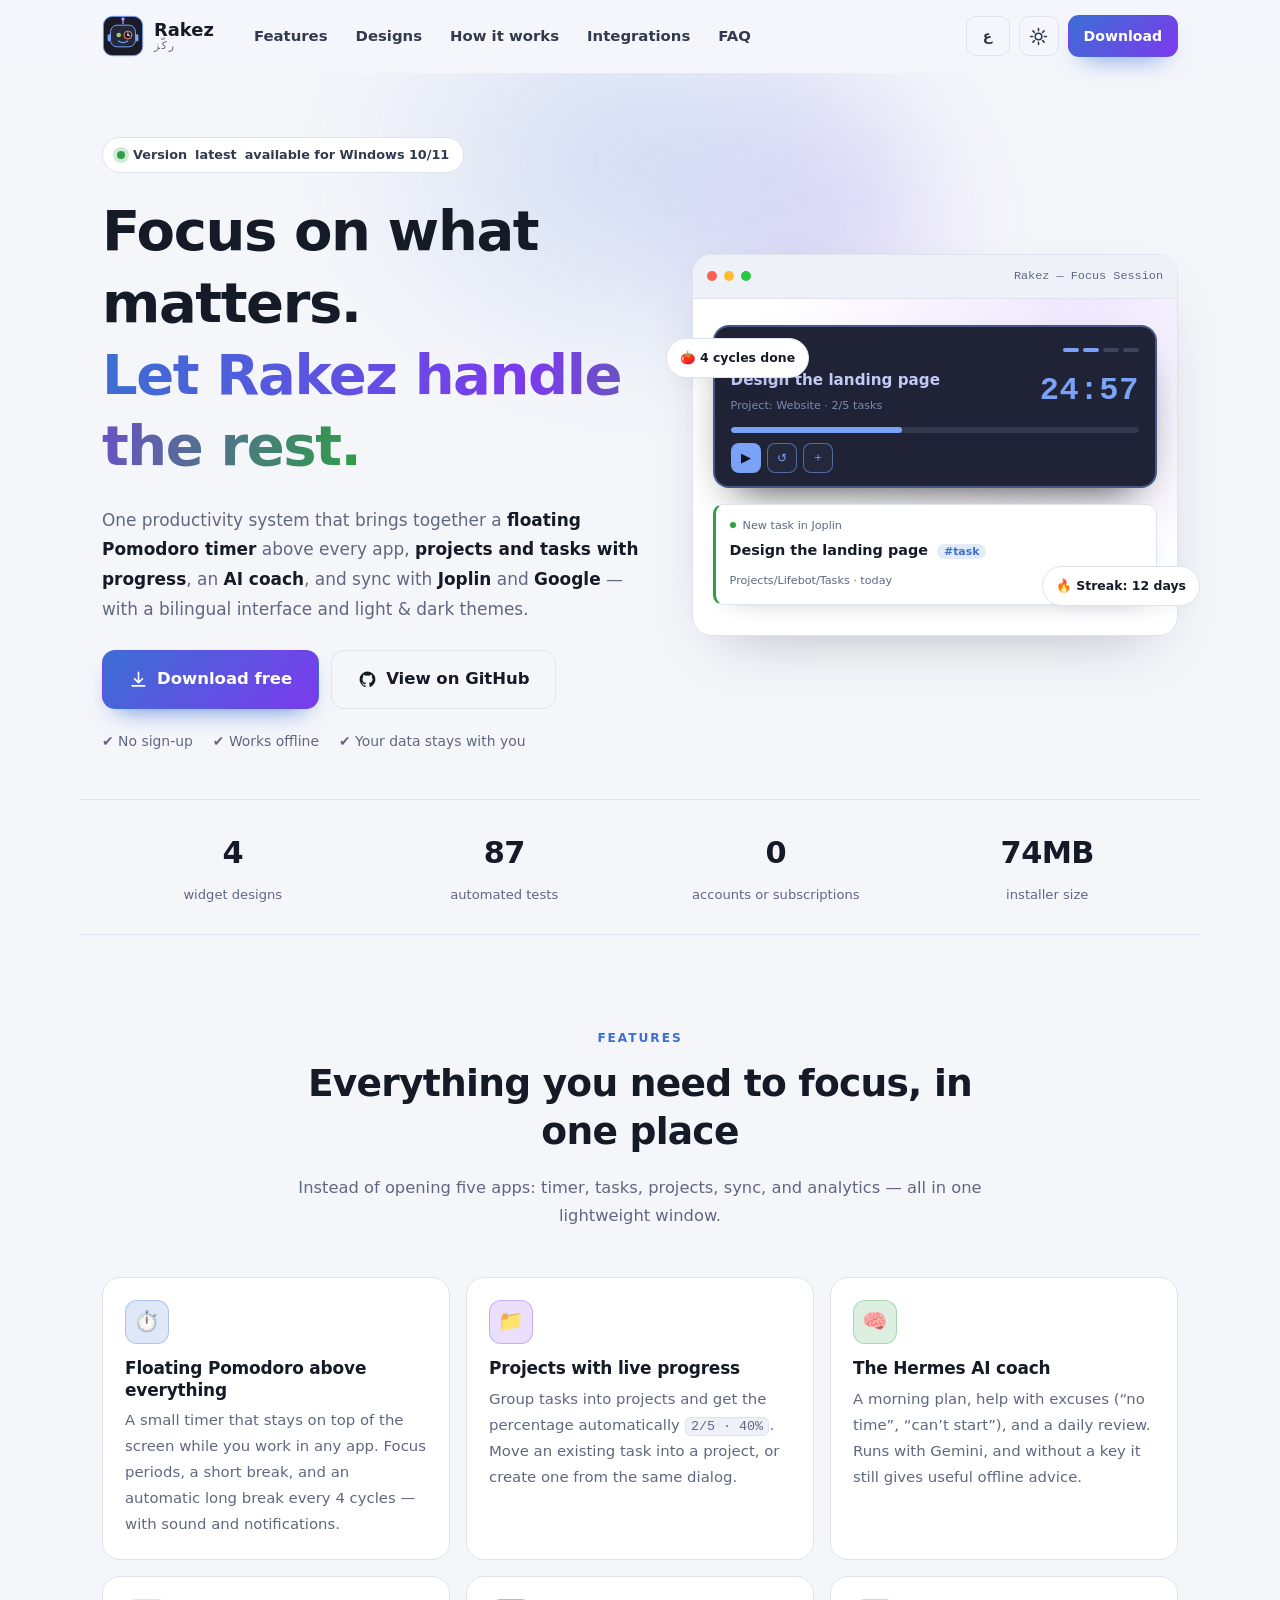
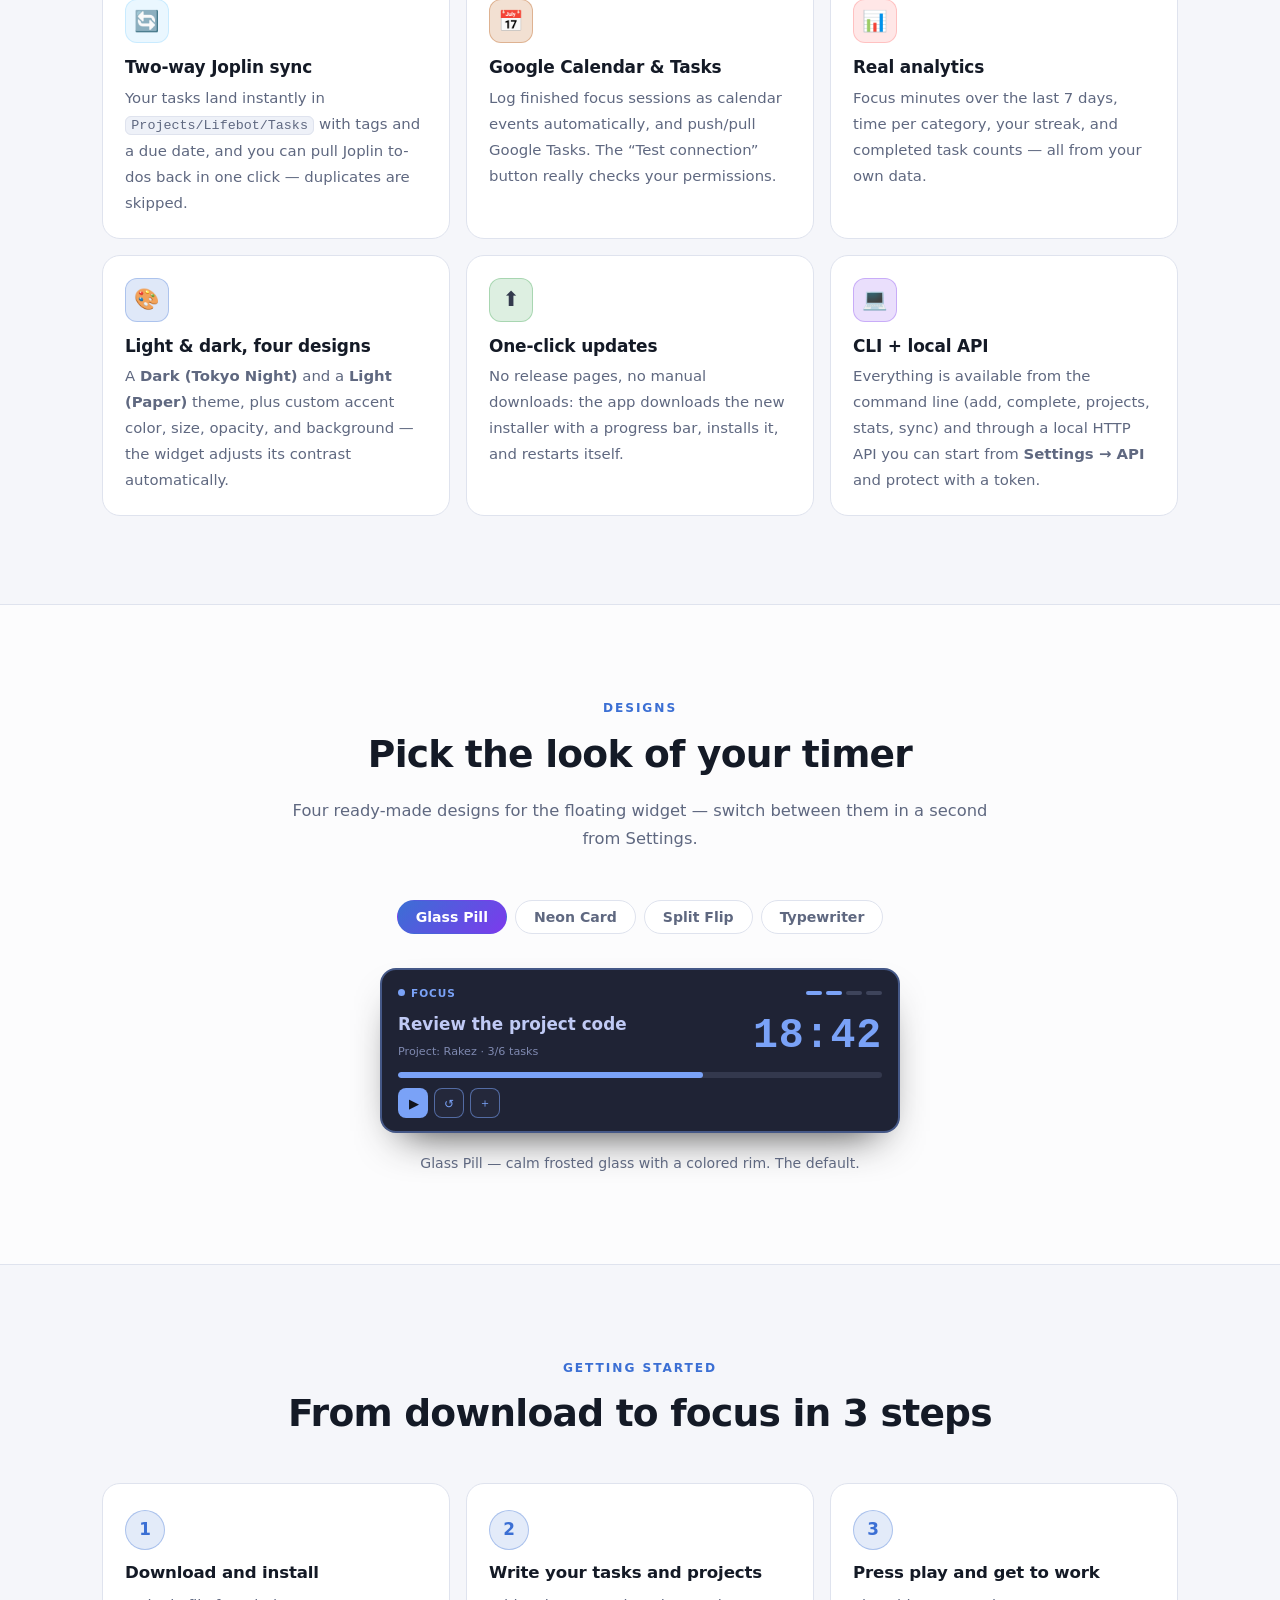
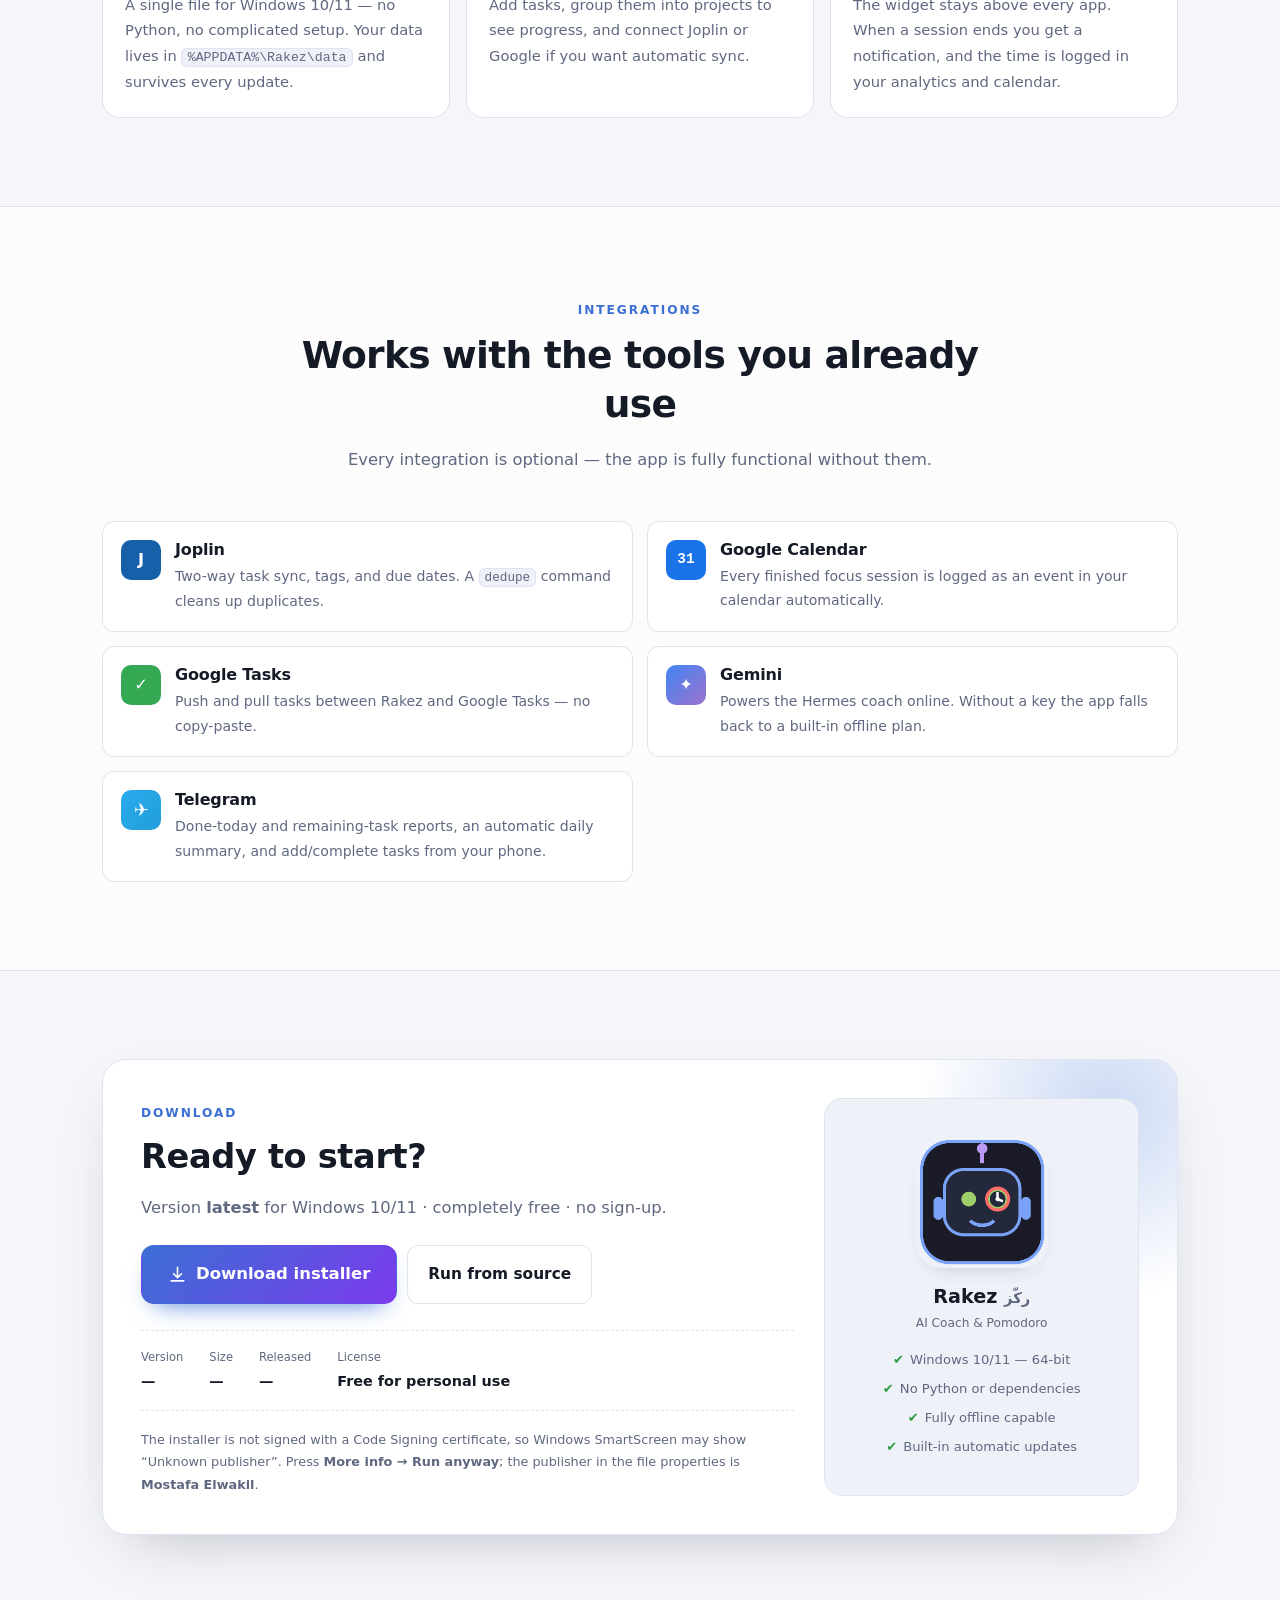
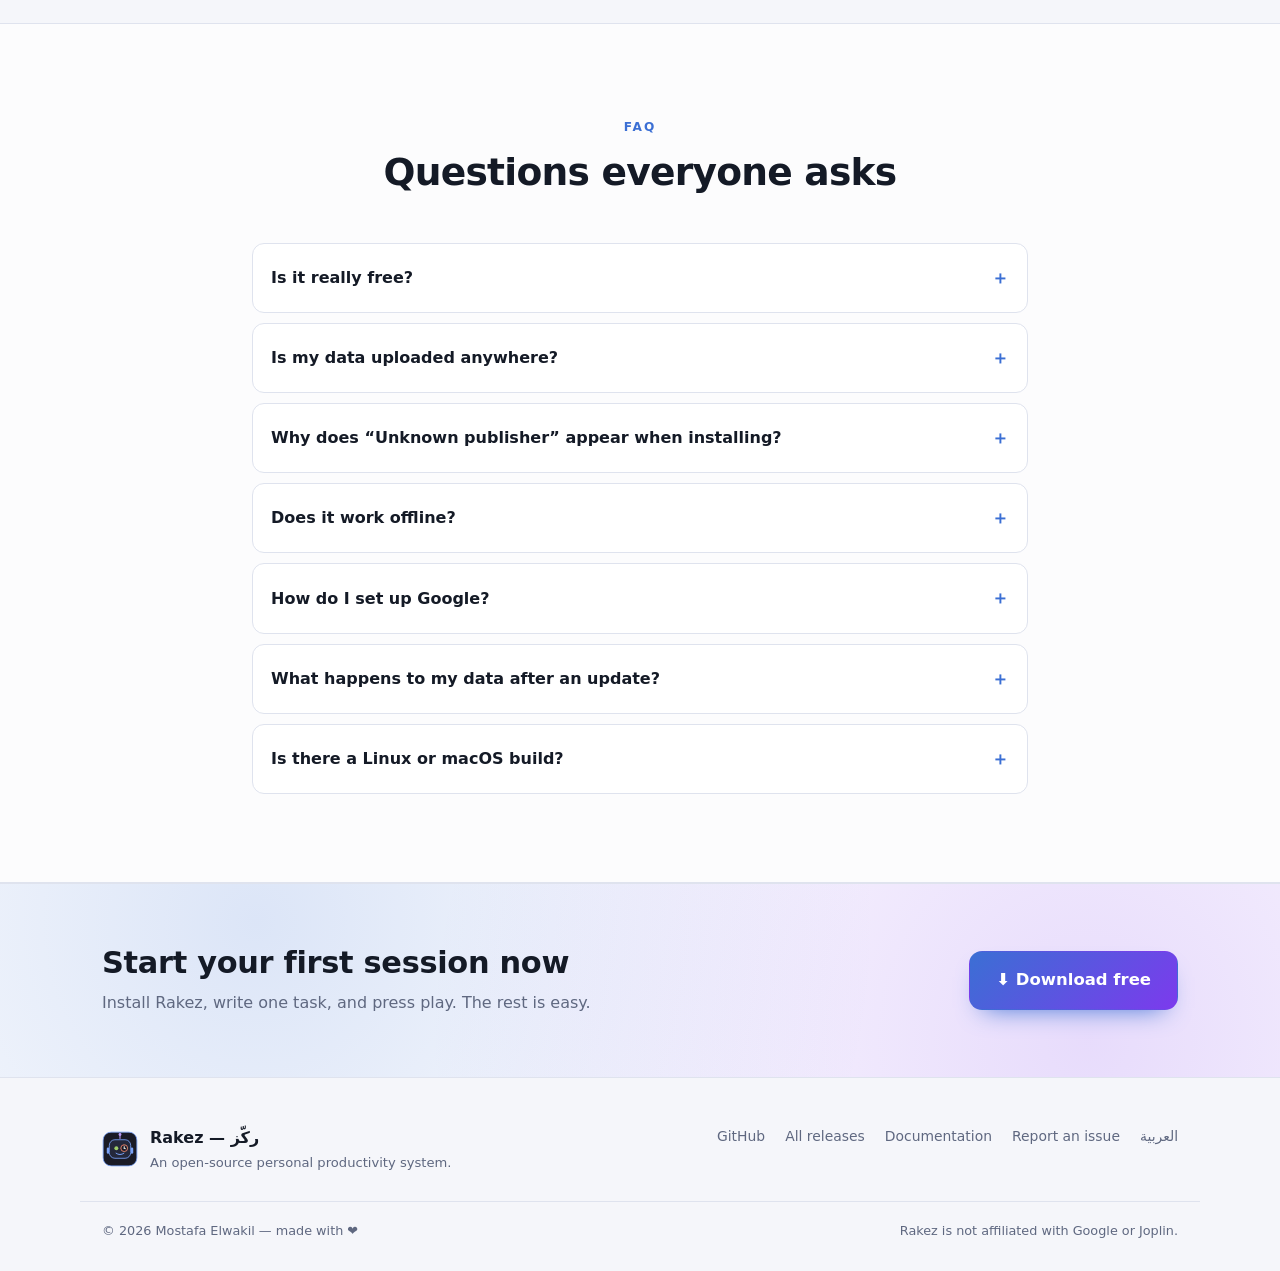
==== commit 52395fb5: "feat(settings): sectioned settings page with a dedicated API section - Settings now has a sidebar wi" ====
--- a/website/index.html
+++ b/website/index.html
@@ -226,7 +226,7 @@
         <article class="card reveal">
           <div class="card-ico bg-purple">💻</div>
           <h3>CLI + local API</h3>
-          <p>Everything is available from the command line (add, complete, projects, stats, sync) and through a local HTTP API you can protect with a token.</p>
+          <p>Everything is available from the command line (add, complete, projects, stats, sync) and through a local HTTP API you can start from <strong>Settings → API</strong> and protect with a token.</p>
         </article>
       </div>
     </div>
@@ -423,7 +423,7 @@
         </details>
         <details>
           <summary>How do I set up Google?</summary>
-          <p>Create an OAuth Client of type <em>Desktop app</em> in Google Cloud Console, enable Calendar and Tasks, add your email under <strong>Test users</strong>, then paste the Client ID and Secret into Settings and press <em>Authorize</em>, then <em>Test connection</em>.</p>
+          <p>Create an OAuth Client of type <em>Desktop app</em> in Google Cloud Console, enable Calendar and Tasks, add your email under <strong>Test users</strong>, then paste the Client ID and Secret into <strong>Settings → API</strong> and press <em>Authorize</em>, then <em>Test connection</em>.</p>
         </details>
         <details>
           <summary>What happens to my data after an update?</summary>
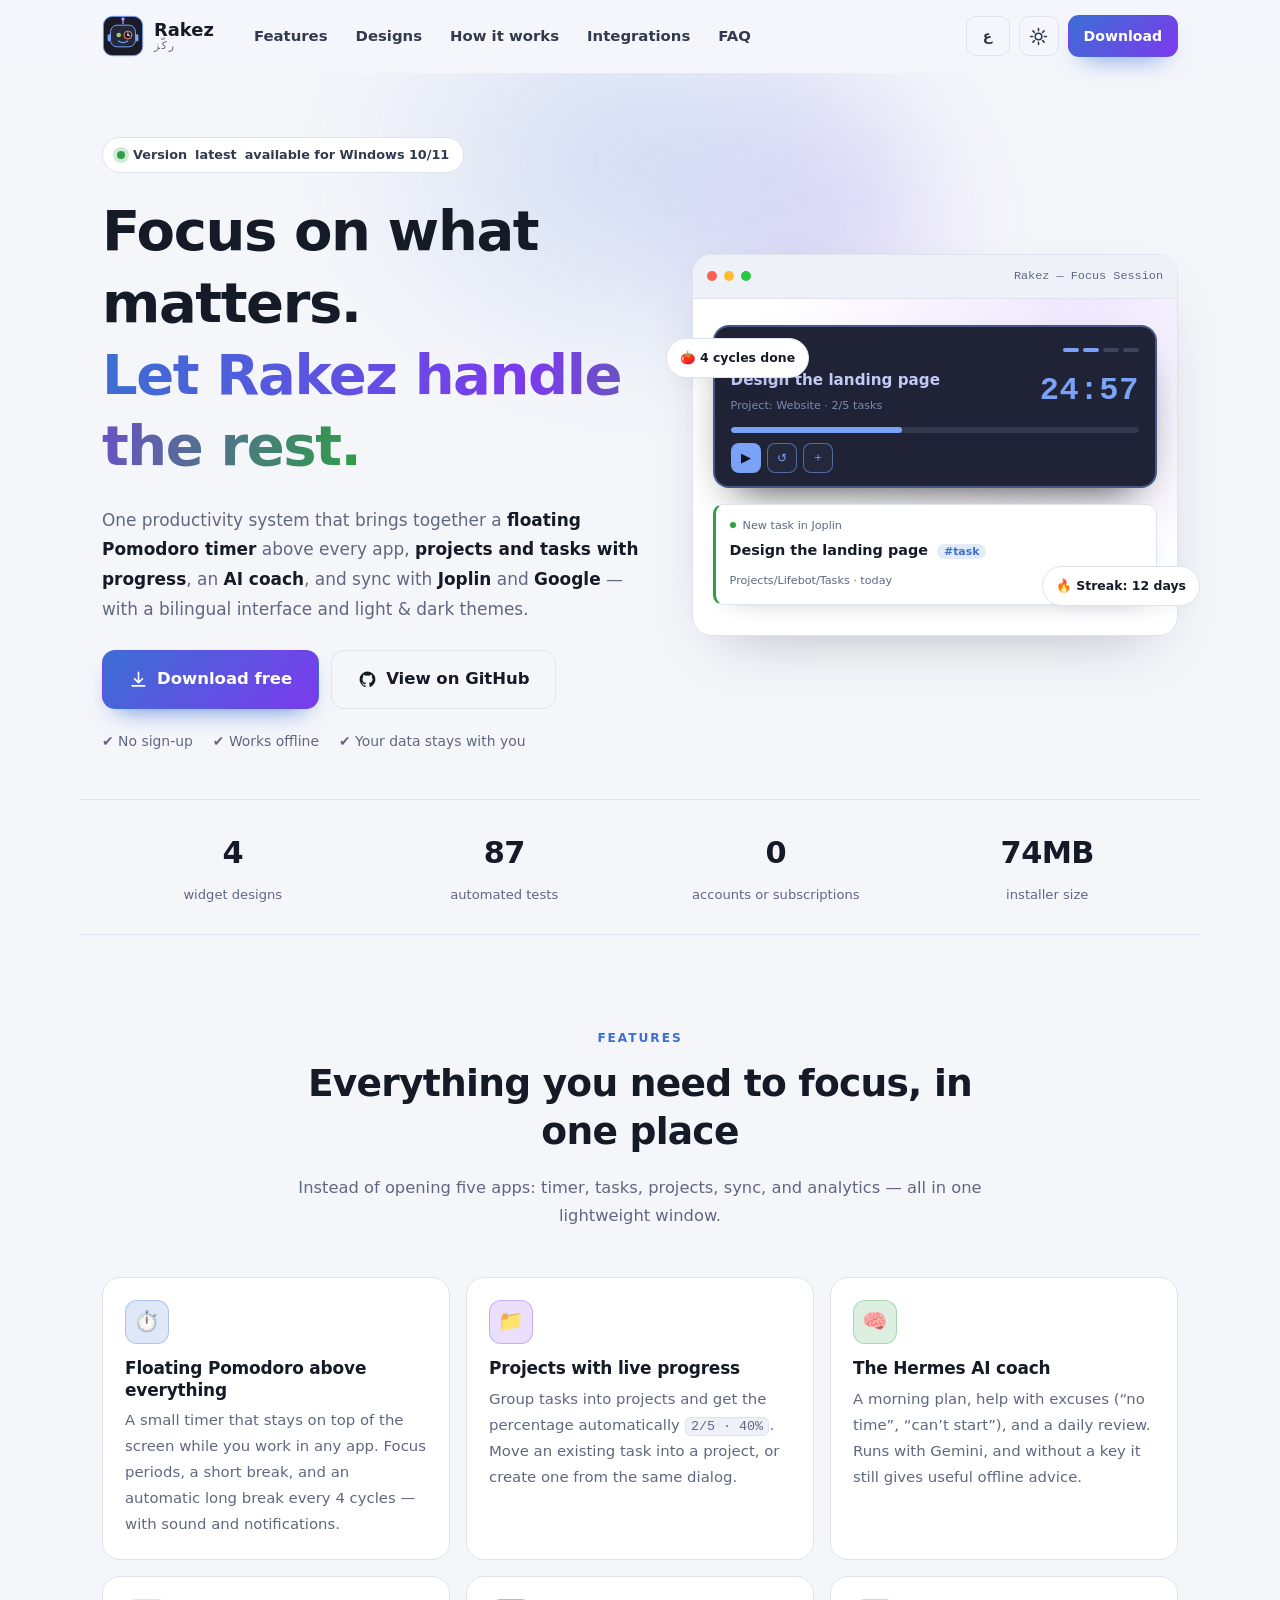
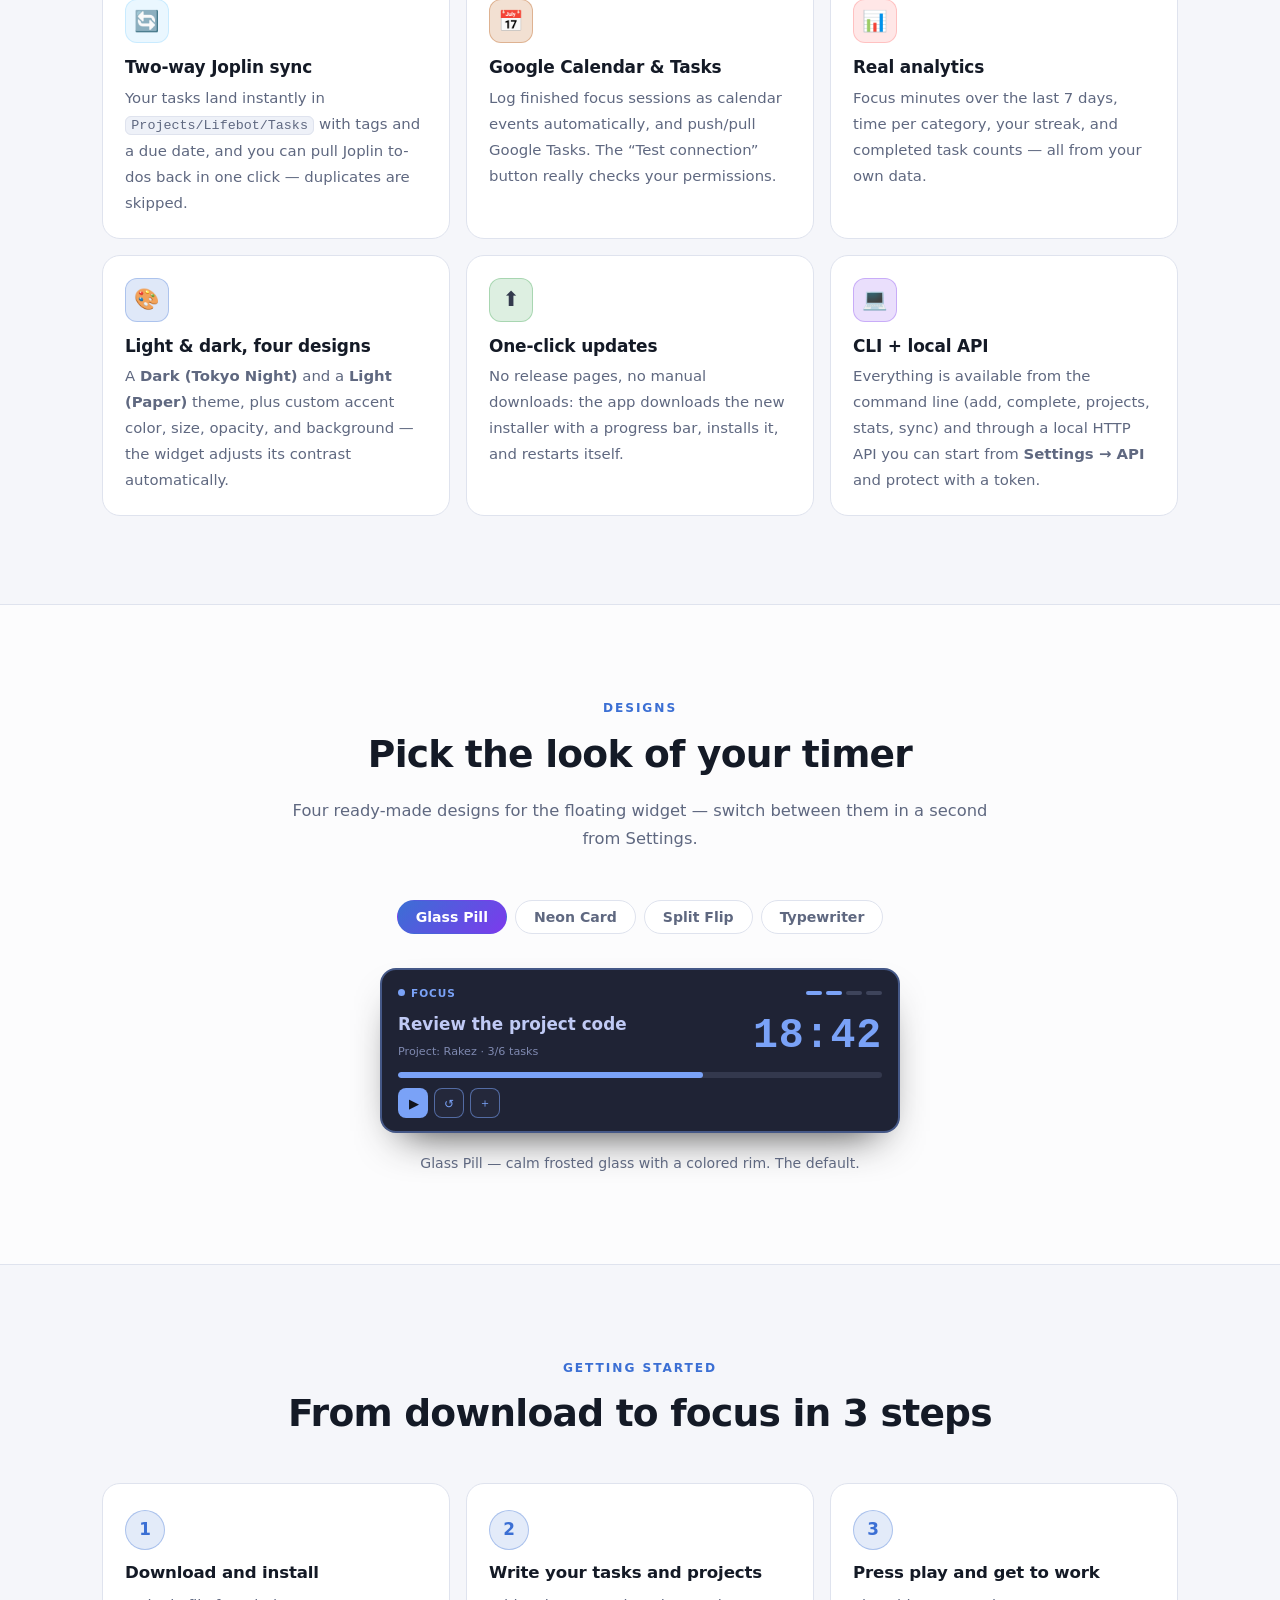
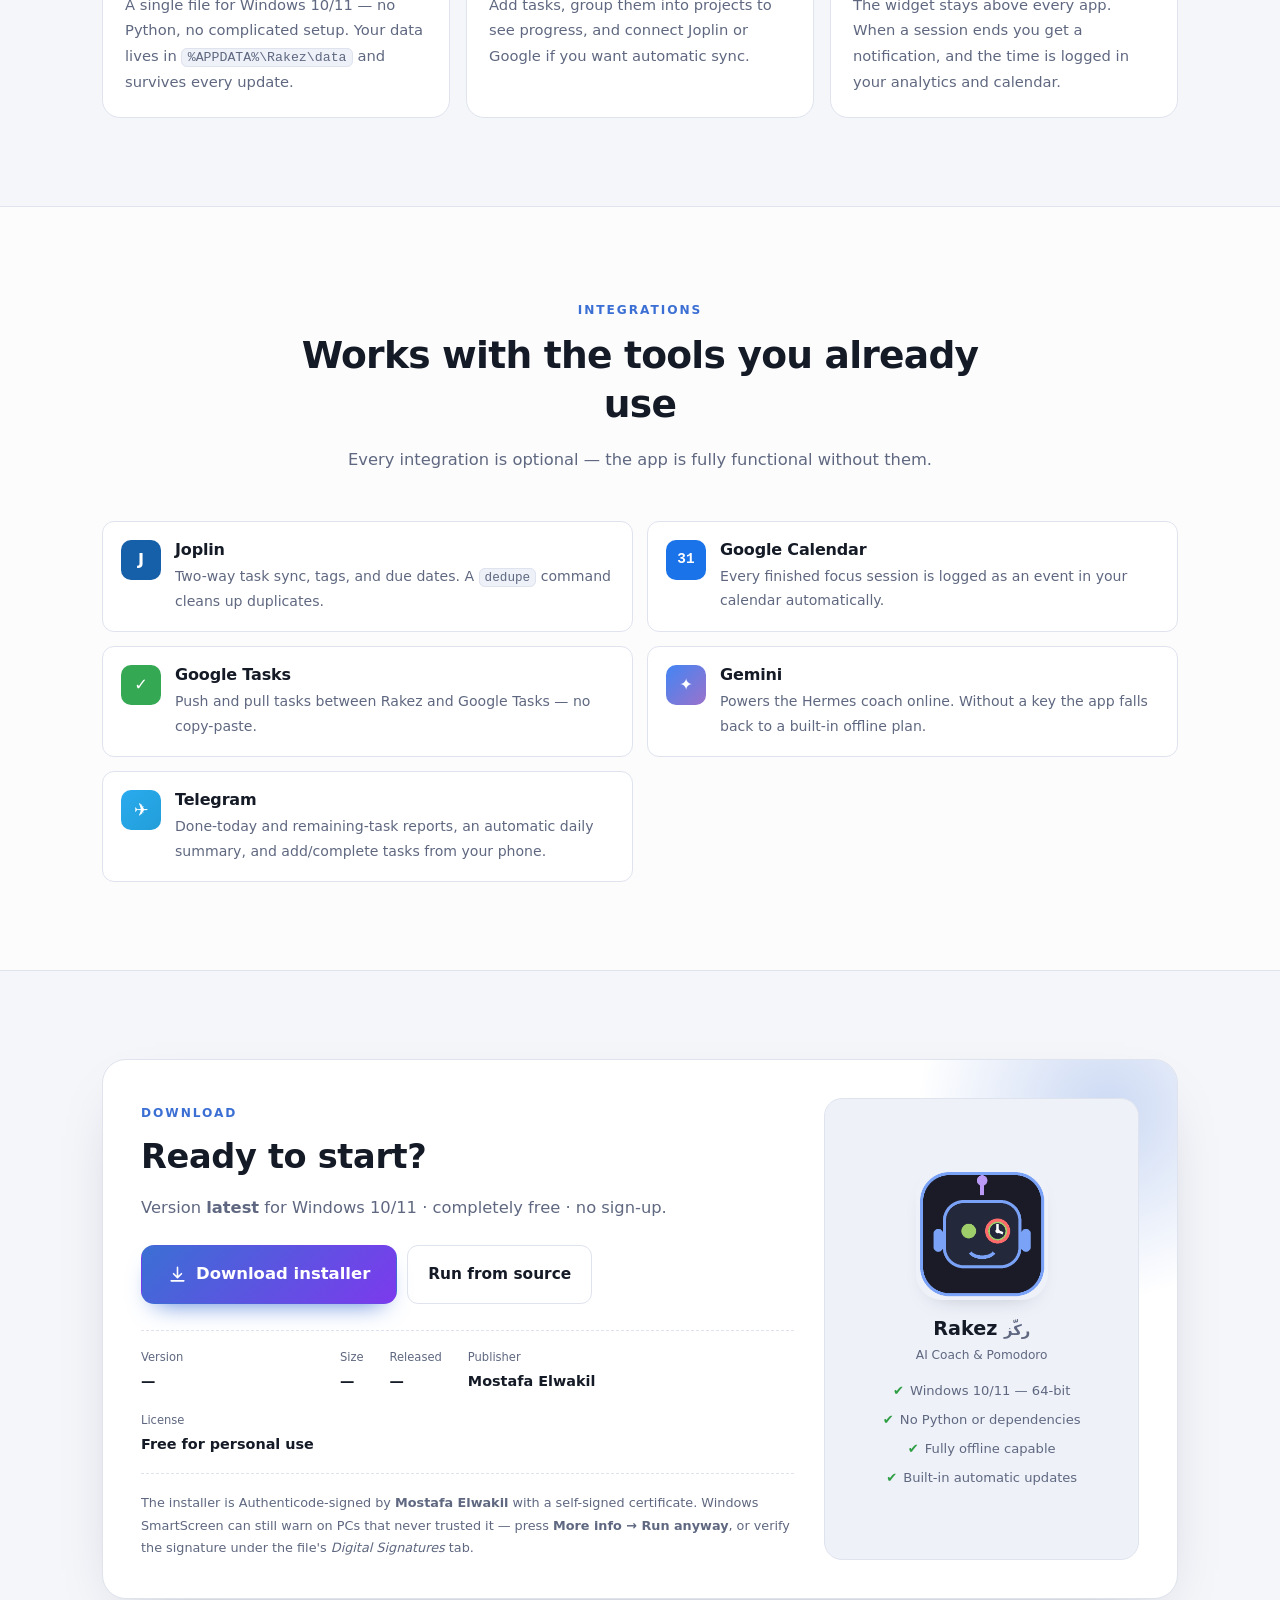
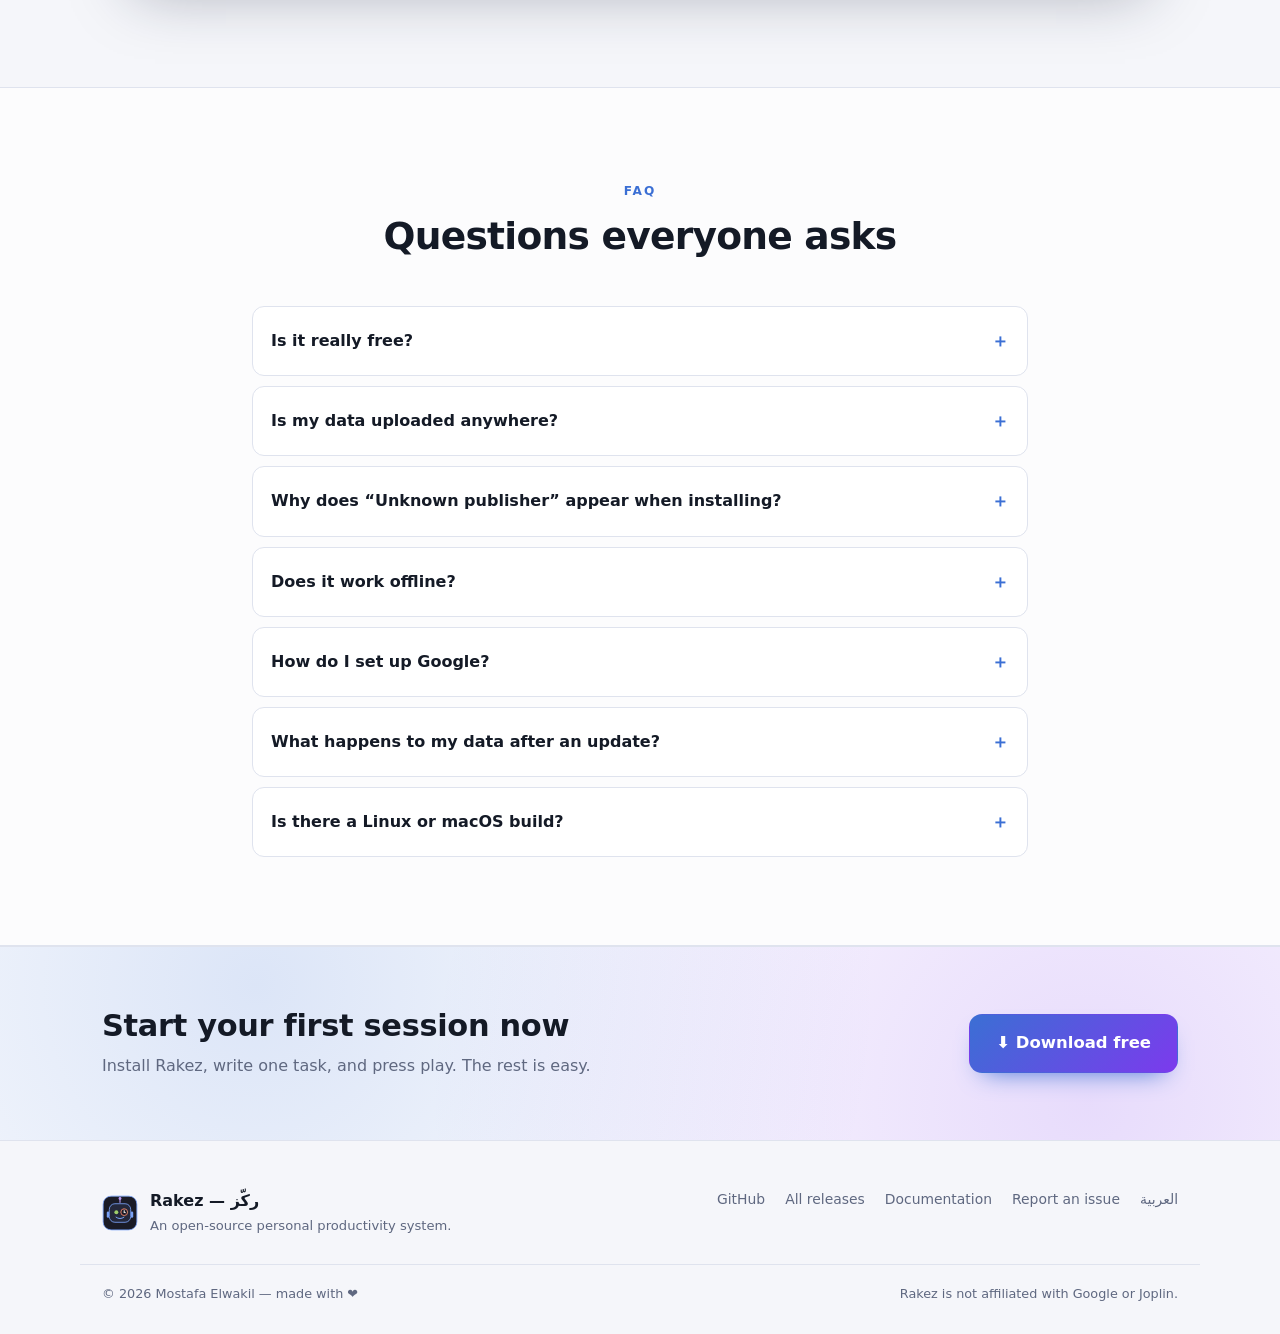
==== commit 3393adfa: "feat(packaging): Authenticode-sign Rakez binaries as Mostafa Elwakil - Add packaging/sign_windows.ps" ====
--- a/website/index.html
+++ b/website/index.html
@@ -12,7 +12,7 @@
 <link rel="alternate" hreflang="ar" href="https://mostafa-elwakil.github.io/lifebot/ar/" />
 <link rel="alternate" hreflang="en" href="https://mostafa-elwakil.github.io/lifebot/" />
 <link rel="alternate" hreflang="x-default" href="https://mostafa-elwakil.github.io/lifebot/" />
-<link rel="stylesheet" href="styles.css?v=2.1.0" />
+<link rel="stylesheet" href="styles.css?v=2.2.0" />
 
 <meta property="og:type" content="website" />
 <meta property="og:title" content="Rakez — Floating Pomodoro + Projects &amp; Tasks + AI Coach" />
@@ -33,7 +33,7 @@
   "description": "Floating Pomodoro timer above every app, projects and tasks with progress, an AI coach, and Joplin / Google sync.",
   "url": "https://mostafa-elwakil.github.io/lifebot/",
   "downloadUrl": "https://github.com/mostafa-elwakil/lifebot/releases/latest",
-  "softwareVersion": "2.1.0",
+  "softwareVersion": "2.2.0",
   "inLanguage": "en",
   "author": { "@type": "Person", "name": "Mostafa Elwakil" },
   "offers": { "@type": "Offer", "price": "0", "priceCurrency": "USD" }
@@ -371,13 +371,15 @@
             <div><dt>Version</dt><dd data-version>—</dd></div>
             <div><dt>Size</dt><dd data-size>—</dd></div>
             <div><dt>Released</dt><dd data-date>—</dd></div>
+            <div><dt>Publisher</dt><dd>Mostafa Elwakil</dd></div>
             <div><dt>License</dt><dd>Free for personal use</dd></div>
           </dl>
 
           <p class="fineprint">
-            The installer is not signed with a Code Signing certificate, so Windows SmartScreen may show
-            “Unknown publisher”. Press <strong>More info → Run anyway</strong>; the publisher in the file
-            properties is <strong>Mostafa Elwakil</strong>.
+            The installer is Authenticode-signed by <strong>Mostafa Elwakil</strong> with a self-signed
+            certificate. Windows SmartScreen can still warn on PCs that never trusted it — press
+            <strong>More info → Run anyway</strong>, or verify the signature under the file's
+            <em>Digital Signatures</em> tab.
           </p>
         </div>
 
@@ -415,7 +417,7 @@
         </details>
         <details>
           <summary>Why does “Unknown publisher” appear when installing?</summary>
-          <p>Because the installer is not digitally signed with a paid Code Signing certificate. That does not mean it is unsafe; the publisher inside the file is <strong>Mostafa Elwakil</strong>. Choose <em>More info → Run anyway</em>.</p>
+          <p>Because the installer is signed by <strong>Mostafa Elwakil</strong> with a self-signed certificate, which SmartScreen does not trust by default. Check the <em>Digital Signatures</em> tab in the file properties, then choose <em>More info → Run anyway</em>. Removing the warning for everyone requires a paid OV/EV certificate.</p>
         </details>
         <details>
           <summary>Does it work offline?</summary>
@@ -474,6 +476,6 @@
   </div>
 </footer>
 
-<script src="main.js?v=2.1.0" defer></script>
+<script src="main.js?v=2.2.0" defer></script>
 </body>
 </html>
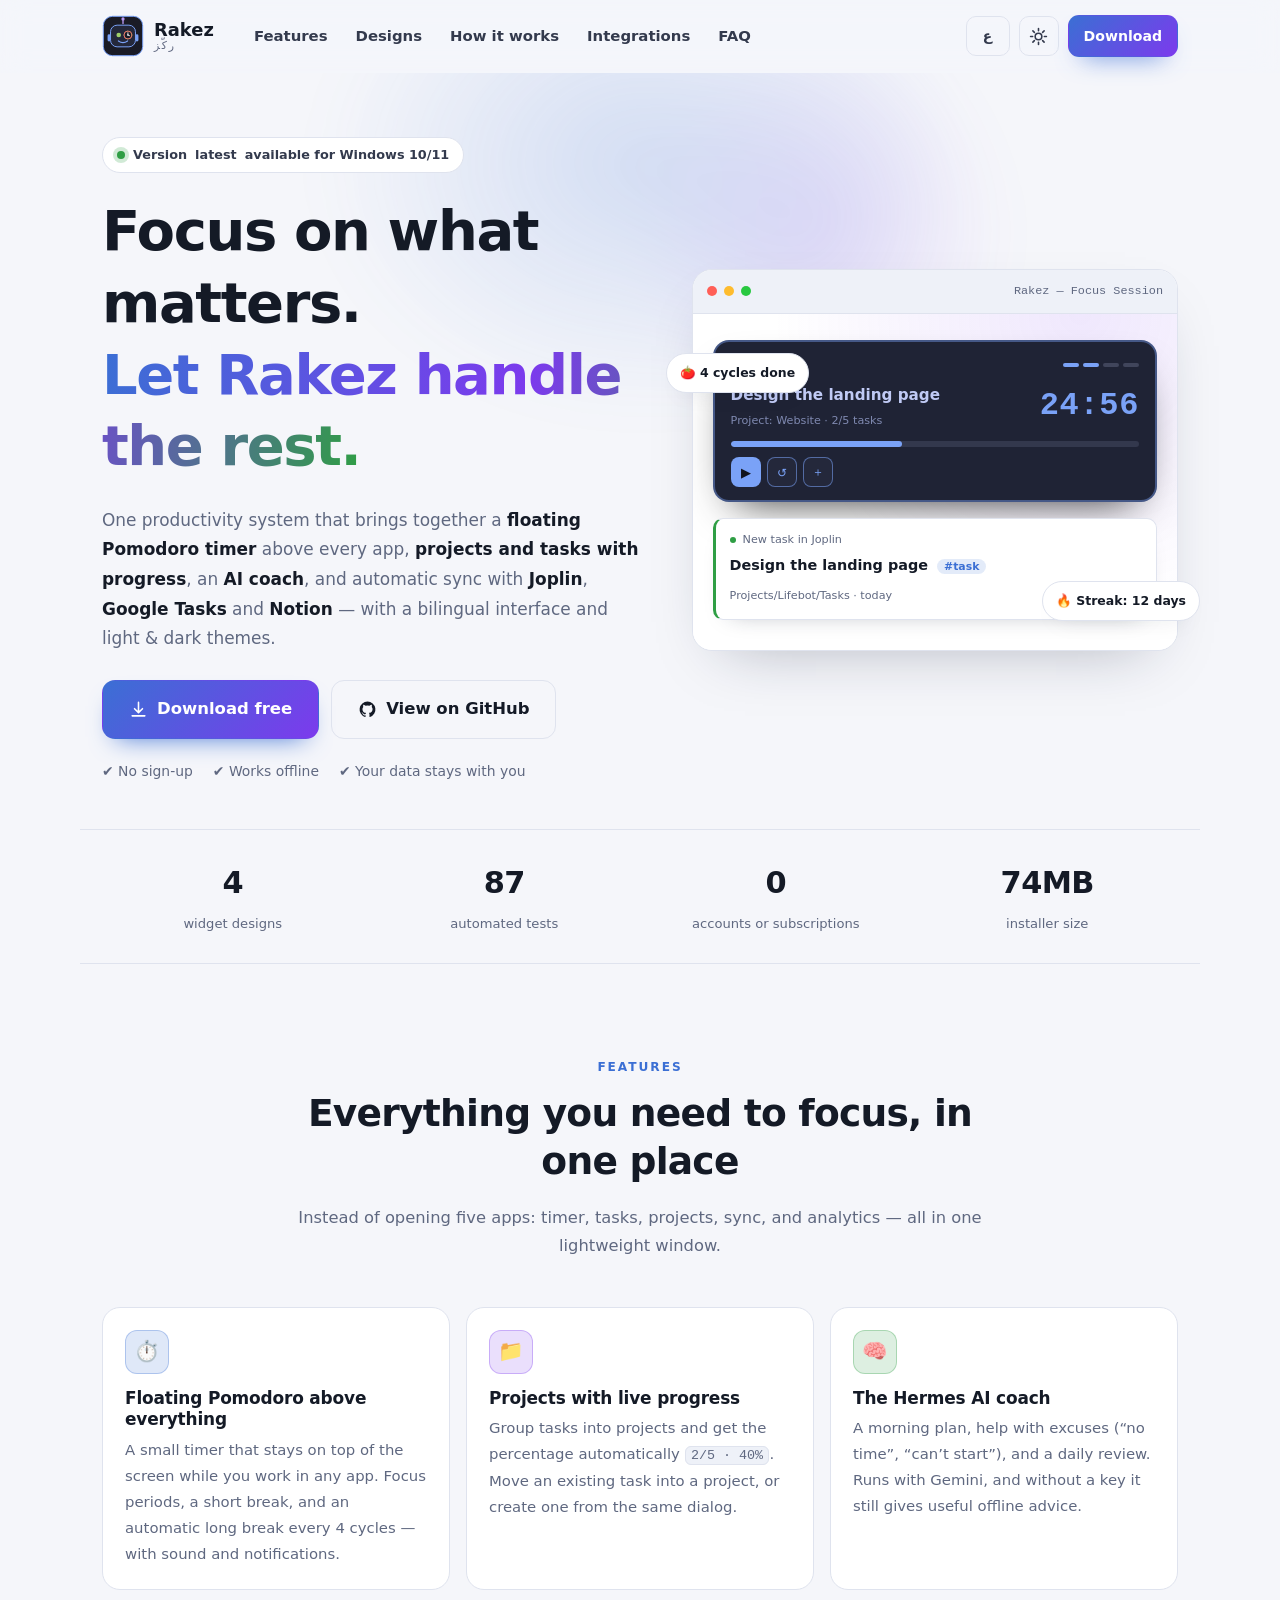
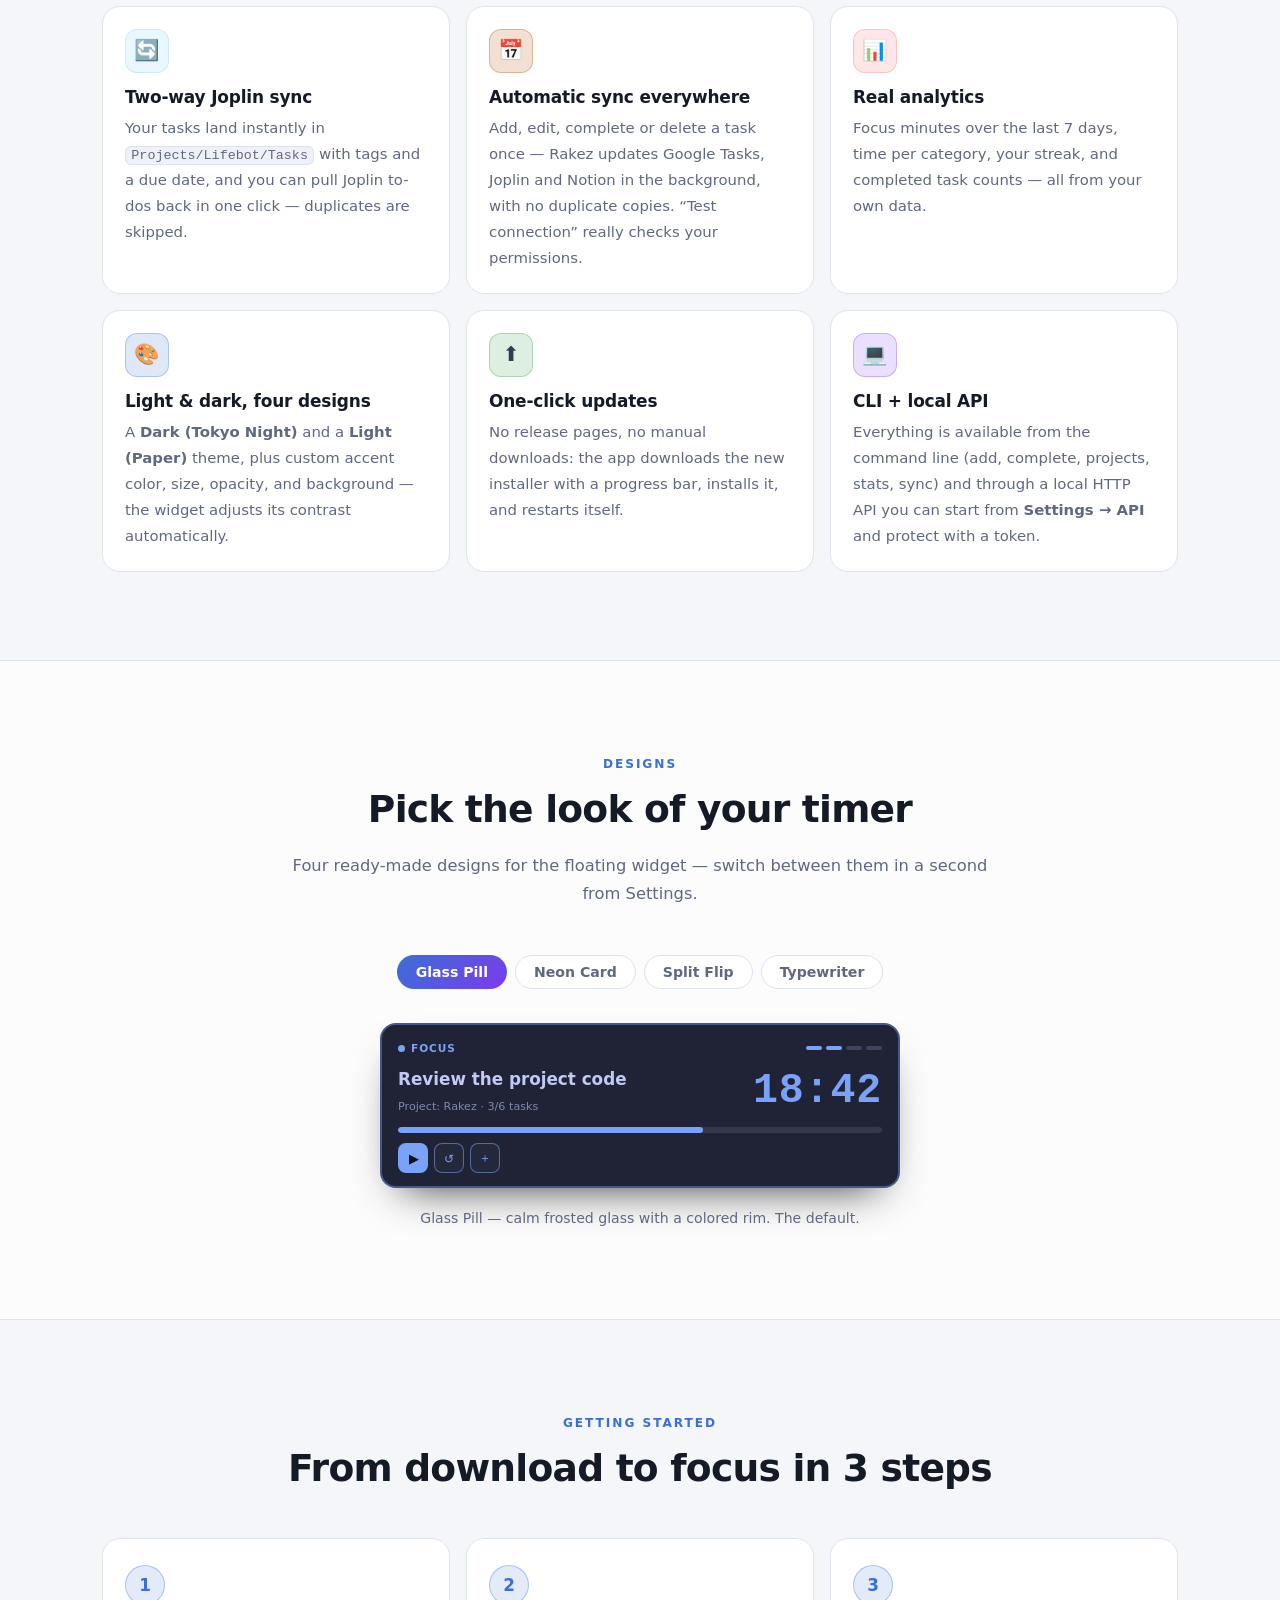
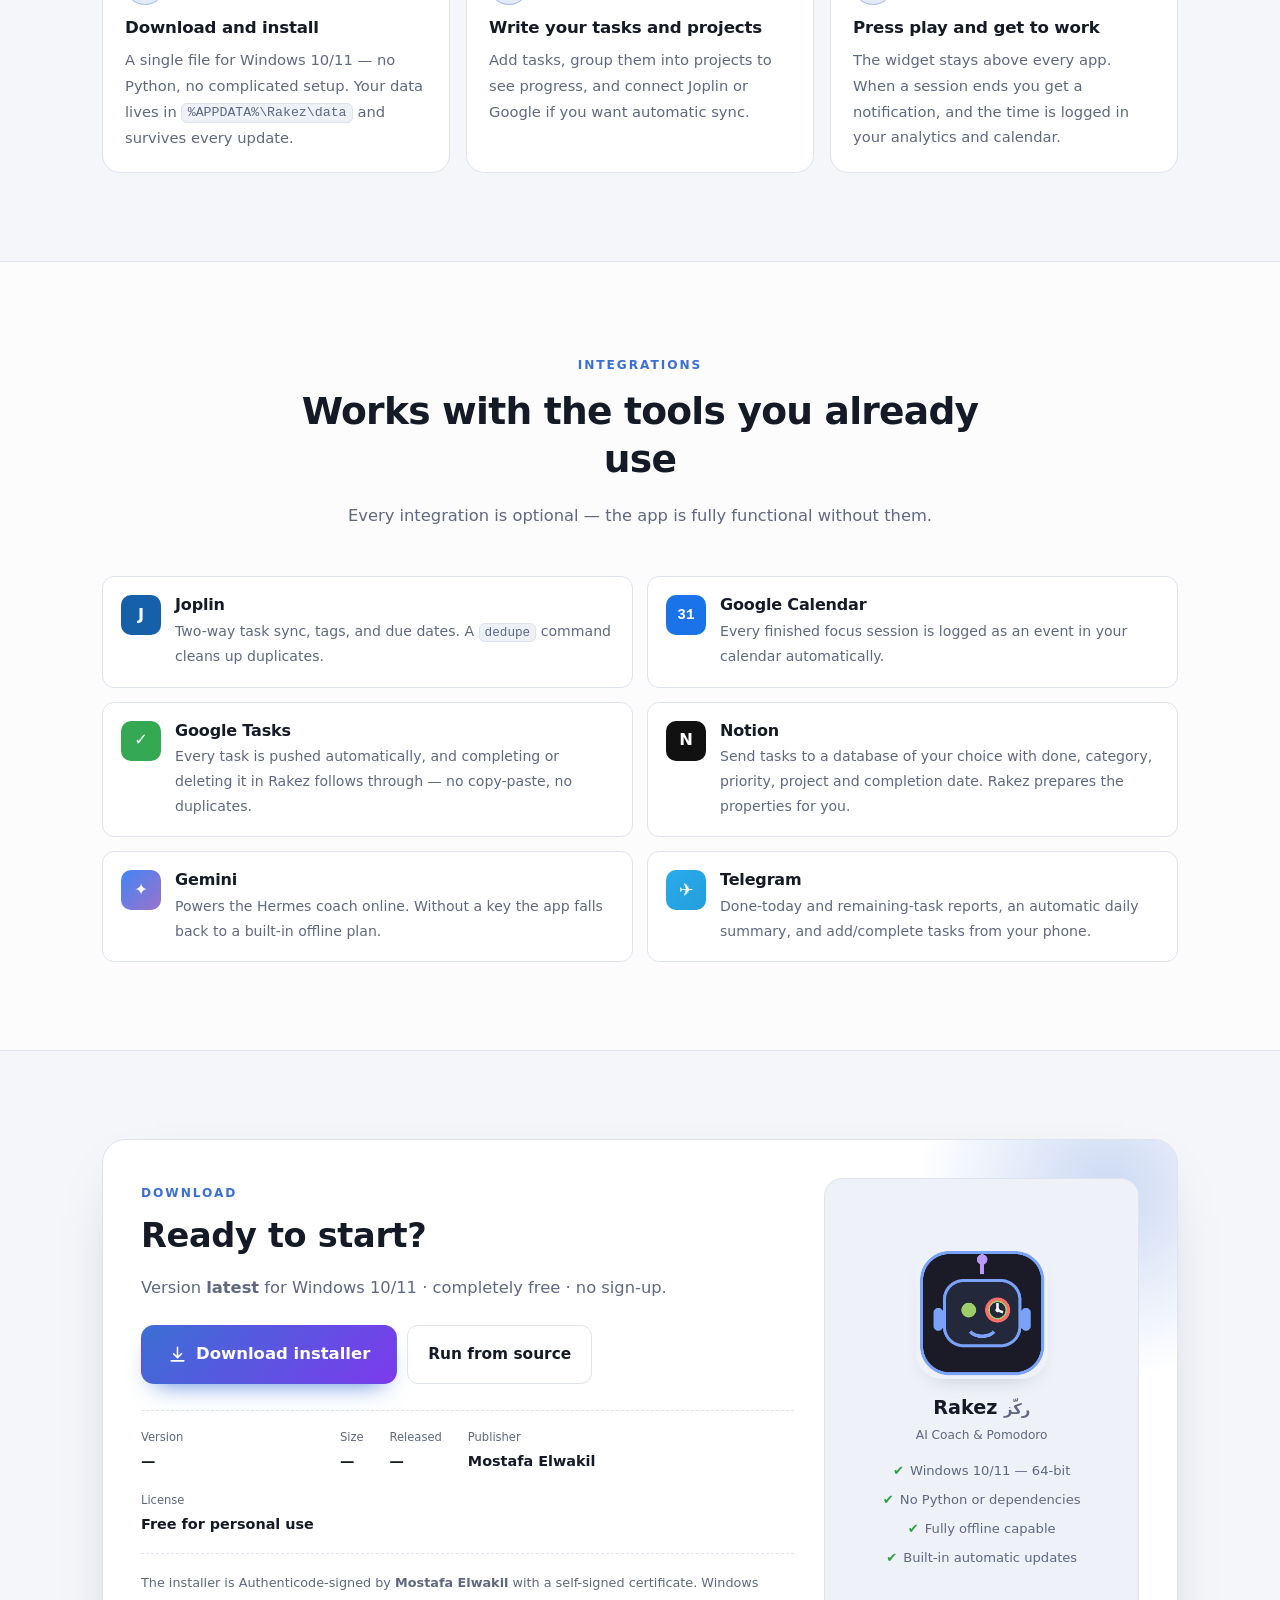
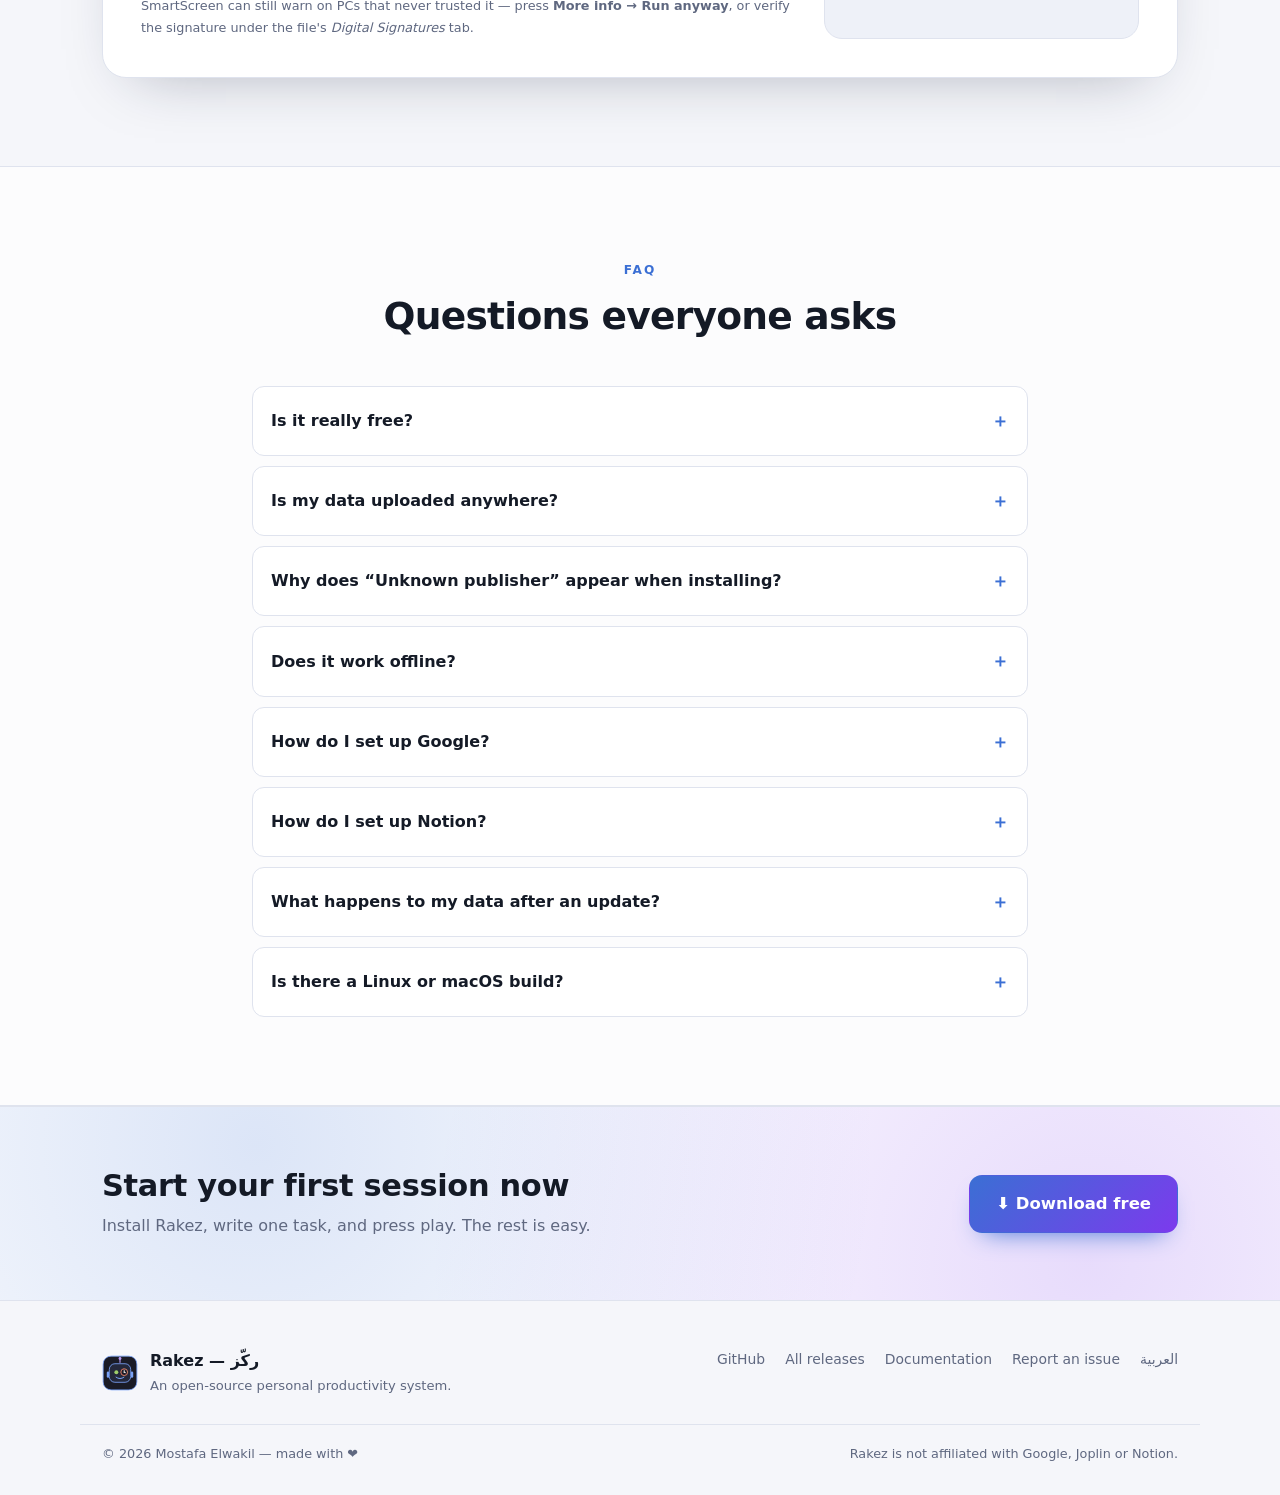
==== commit 989b52cc: "feat(sync): Notion database sync + automatic fan-out for every task change Storage now emits created" ====
--- a/website/index.html
+++ b/website/index.html
@@ -12,7 +12,7 @@
 <link rel="alternate" hreflang="ar" href="https://mostafa-elwakil.github.io/lifebot/ar/" />
 <link rel="alternate" hreflang="en" href="https://mostafa-elwakil.github.io/lifebot/" />
 <link rel="alternate" hreflang="x-default" href="https://mostafa-elwakil.github.io/lifebot/" />
-<link rel="stylesheet" href="styles.css?v=2.2.0" />
+<link rel="stylesheet" href="styles.css?v=2.3.0" />
 
 <meta property="og:type" content="website" />
 <meta property="og:title" content="Rakez — Floating Pomodoro + Projects &amp; Tasks + AI Coach" />
@@ -33,7 +33,7 @@
   "description": "Floating Pomodoro timer above every app, projects and tasks with progress, an AI coach, and Joplin / Google sync.",
   "url": "https://mostafa-elwakil.github.io/lifebot/",
   "downloadUrl": "https://github.com/mostafa-elwakil/lifebot/releases/latest",
-  "softwareVersion": "2.2.0",
+  "softwareVersion": "2.3.0",
   "inLanguage": "en",
   "author": { "@type": "Person", "name": "Mostafa Elwakil" },
   "offers": { "@type": "Offer", "price": "0", "priceCurrency": "USD" }
@@ -98,7 +98,7 @@
         <p class="lede">
           One productivity system that brings together a <strong>floating Pomodoro timer</strong> above
           every app, <strong>projects and tasks with progress</strong>, an <strong>AI coach</strong>,
-          and sync with <strong>Joplin</strong> and <strong>Google</strong> — with a bilingual
+          and automatic sync with <strong>Joplin</strong>, <strong>Google Tasks</strong> and <strong>Notion</strong> — with a bilingual
           interface and light &amp; dark themes.
         </p>
         <div class="hero-cta">
@@ -201,8 +201,8 @@
 
         <article class="card reveal">
           <div class="card-ico bg-amber">📅</div>
-          <h3>Google Calendar &amp; Tasks</h3>
-          <p>Log finished focus sessions as calendar events automatically, and push/pull Google Tasks. The “Test connection” button really checks your permissions.</p>
+          <h3>Automatic sync everywhere</h3>
+          <p>Add, edit, complete or delete a task once — Rakez updates Google Tasks, Joplin and Notion in the background, with no duplicate copies. “Test connection” really checks your permissions.</p>
         </article>
 
         <article class="card reveal">
@@ -329,7 +329,14 @@
           <div class="int-logo gtask">✓</div>
           <div>
             <h3>Google Tasks</h3>
-            <p>Push and pull tasks between Rakez and Google Tasks — no copy-paste.</p>
+            <p>Every task is pushed automatically, and completing or deleting it in Rakez follows through — no copy-paste, no duplicates.</p>
+          </div>
+        </div>
+        <div class="integration reveal">
+          <div class="int-logo notion">N</div>
+          <div>
+            <h3>Notion</h3>
+            <p>Send tasks to a database of your choice with done, category, priority, project and completion date. Rakez prepares the properties for you.</p>
           </div>
         </div>
         <div class="integration reveal">
@@ -428,6 +435,10 @@
           <p>Create an OAuth Client of type <em>Desktop app</em> in Google Cloud Console, enable Calendar and Tasks, add your email under <strong>Test users</strong>, then paste the Client ID and Secret into <strong>Settings → API</strong> and press <em>Authorize</em>, then <em>Test connection</em>.</p>
         </details>
         <details>
+          <summary>How do I set up Notion?</summary>
+          <p>Create an integration at <em>notion.so/my-integrations</em>, share your database with it (⋯ → Connections), then paste the secret under <strong>Settings → API</strong> and the database ID under <strong>Settings → Integrations → Notion</strong>. Press <em>Test</em> and <em>Sync now</em>.</p>
+        </details>
+        <details>
           <summary>What happens to my data after an update?</summary>
           <p>Nothing. Your data lives in <code>%APPDATA%\Rakez\data</code>, separate from the program files, so it stays exactly as it is after every update.</p>
         </details>
@@ -472,10 +483,10 @@
   </div>
   <div class="container footer-bottom">
     <p>© <span data-year>2026</span> Mostafa Elwakil — made with ❤️</p>
-    <p class="muted">Rakez is not affiliated with Google or Joplin.</p>
+    <p class="muted">Rakez is not affiliated with Google, Joplin or Notion.</p>
   </div>
 </footer>
 
-<script src="main.js?v=2.2.0" defer></script>
+<script src="main.js?v=2.3.0" defer></script>
 </body>
 </html>
--- a/website/styles.css
+++ b/website/styles.css
@@ -837,6 +837,7 @@
 .int-logo.gcal { background: #1a73e8; font-family: var(--mono); font-size: .9rem; }
 .int-logo.gtask { background: #34a853; }
 .int-logo.gemini { background: linear-gradient(135deg, #4285f4, #9b72cb); }
+.int-logo.notion { background: #111; color: #fff; }
 .int-logo.telegram { background: linear-gradient(135deg, #2aabee, #229ed9); font-size: 1.1rem; }
 
 /* ---------- download ---------- */
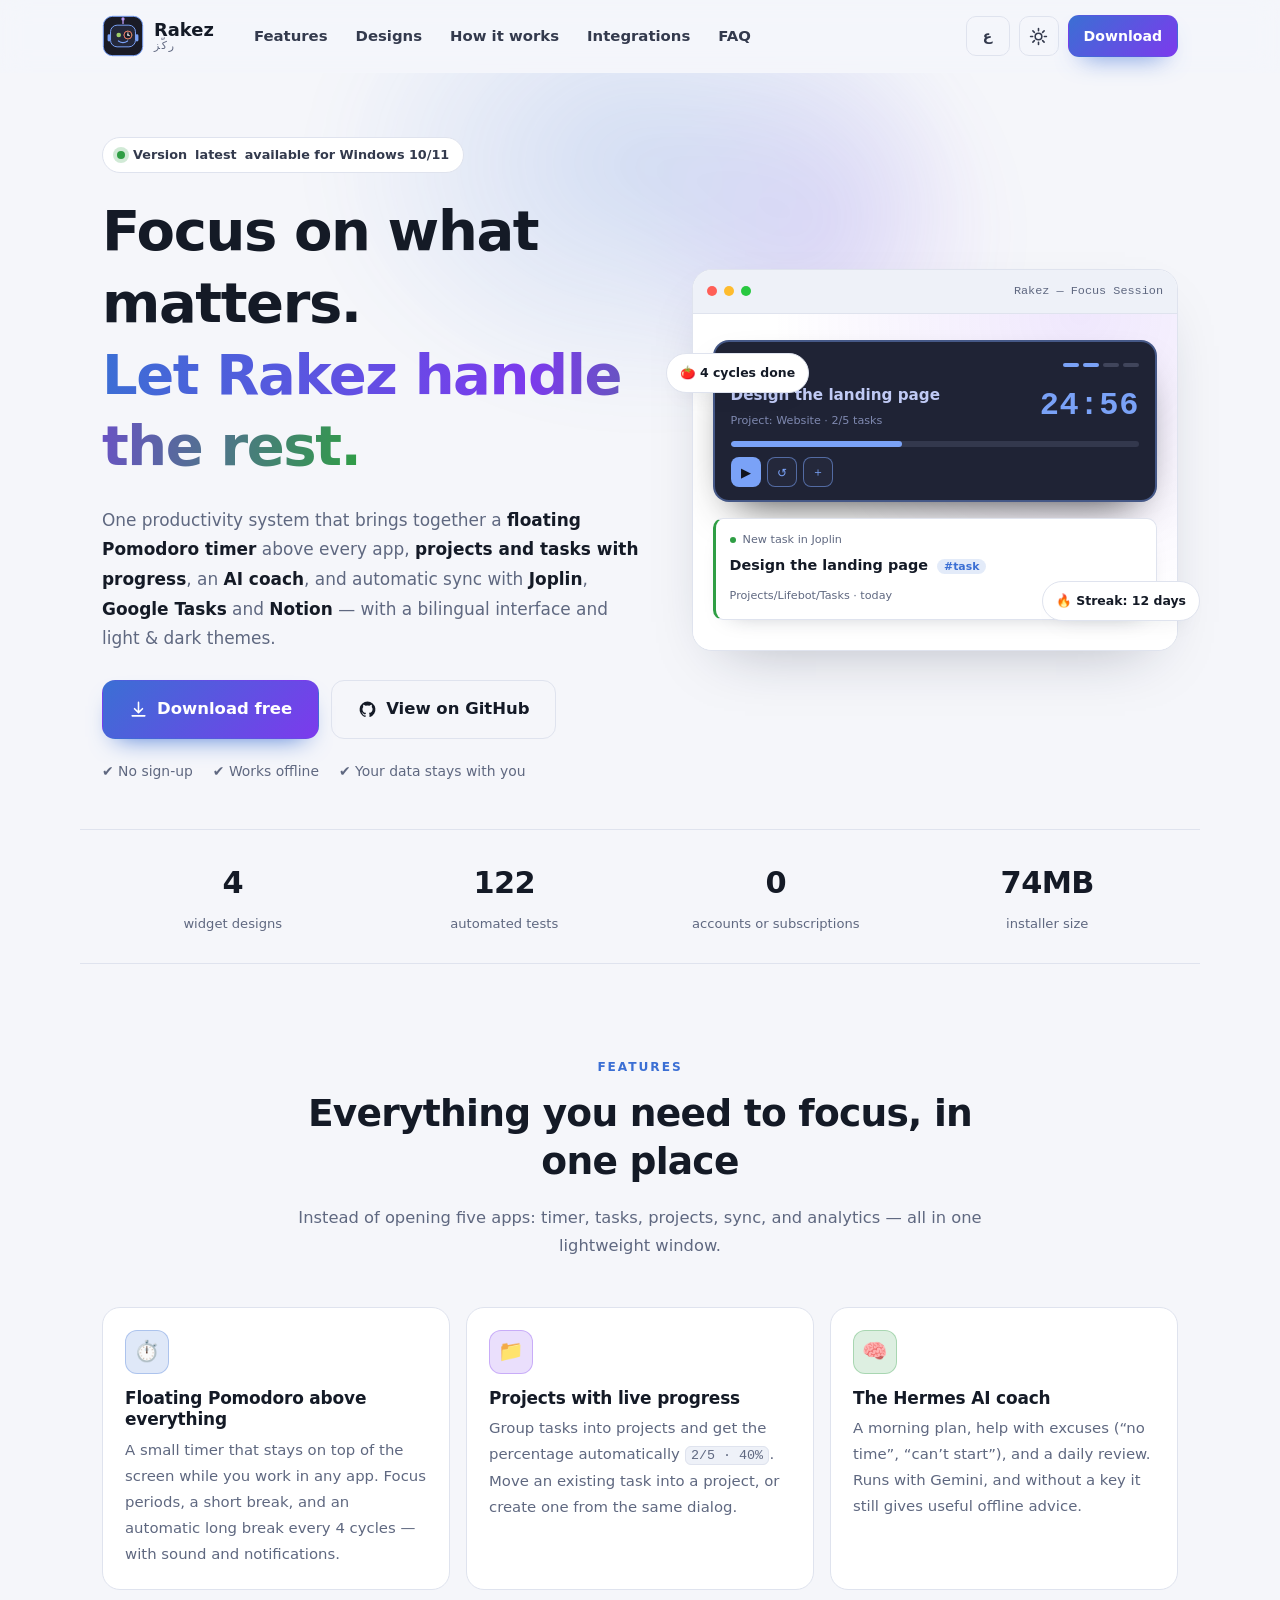
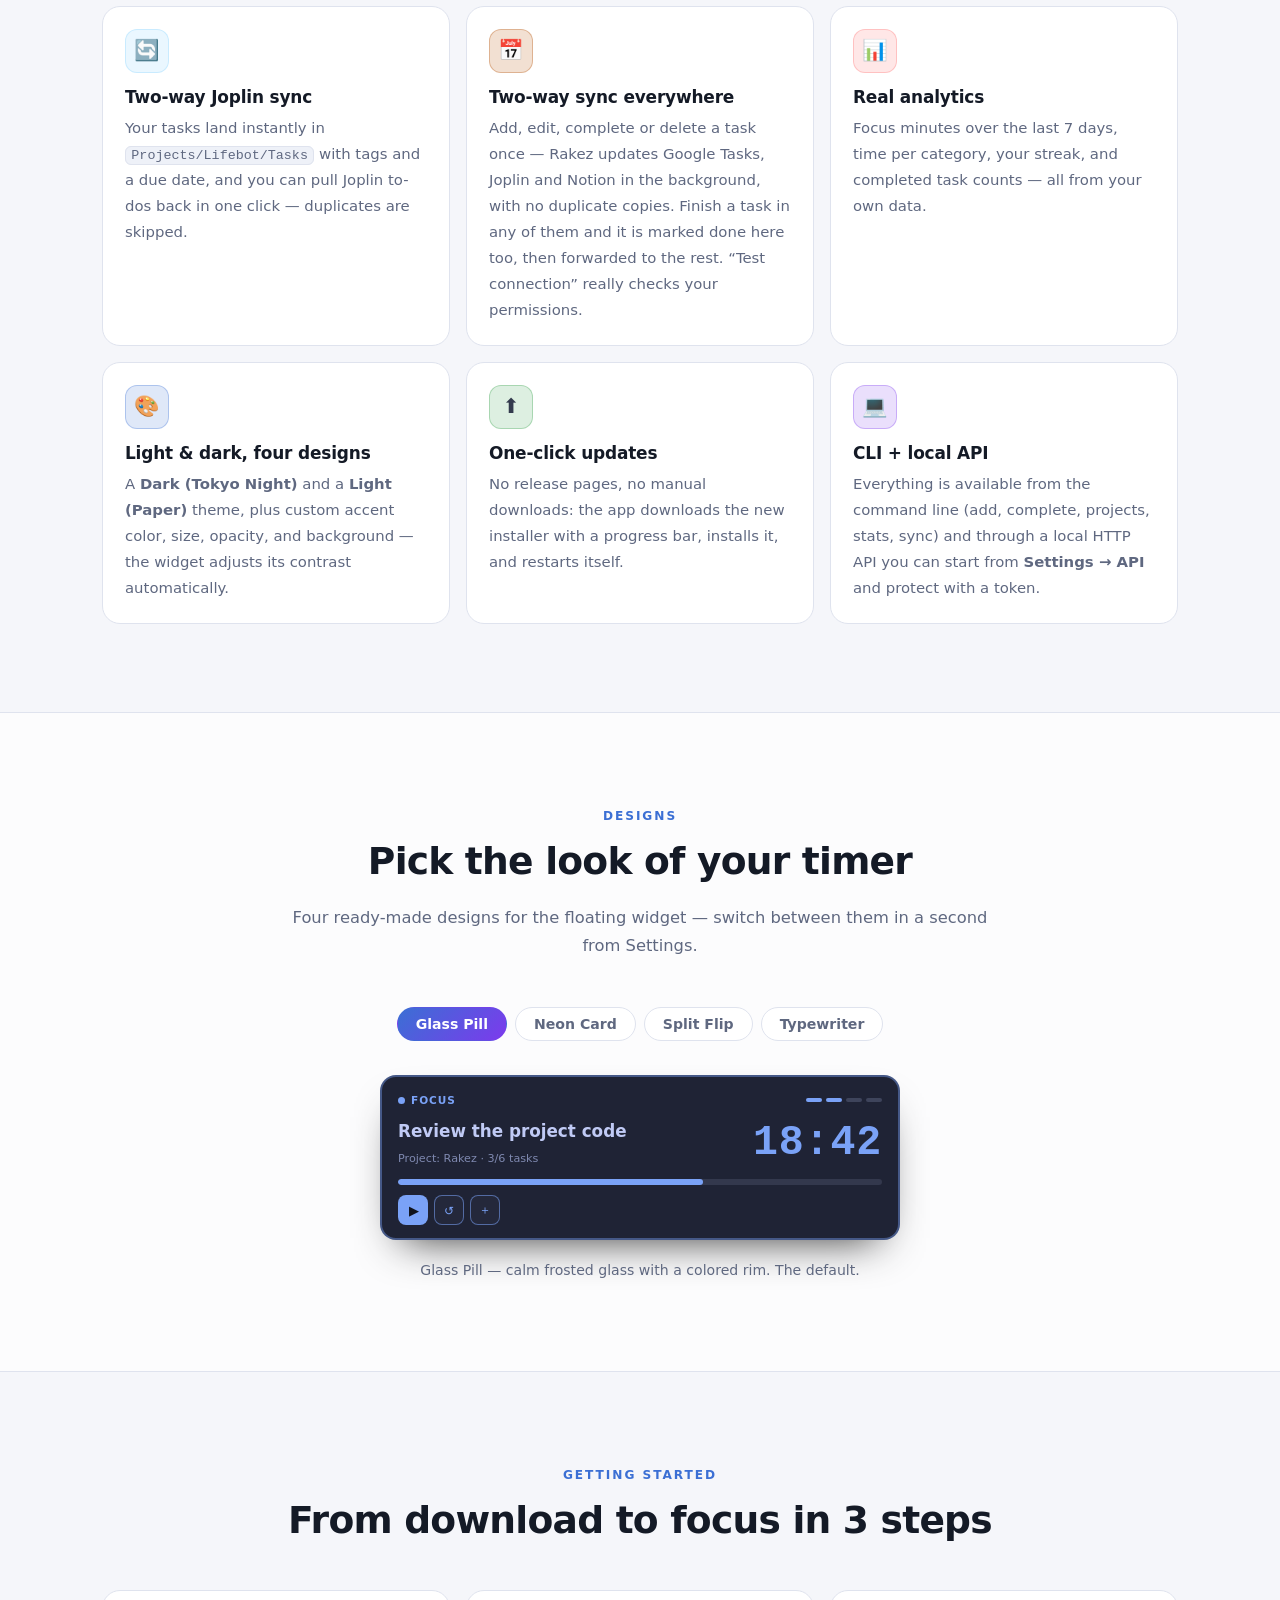
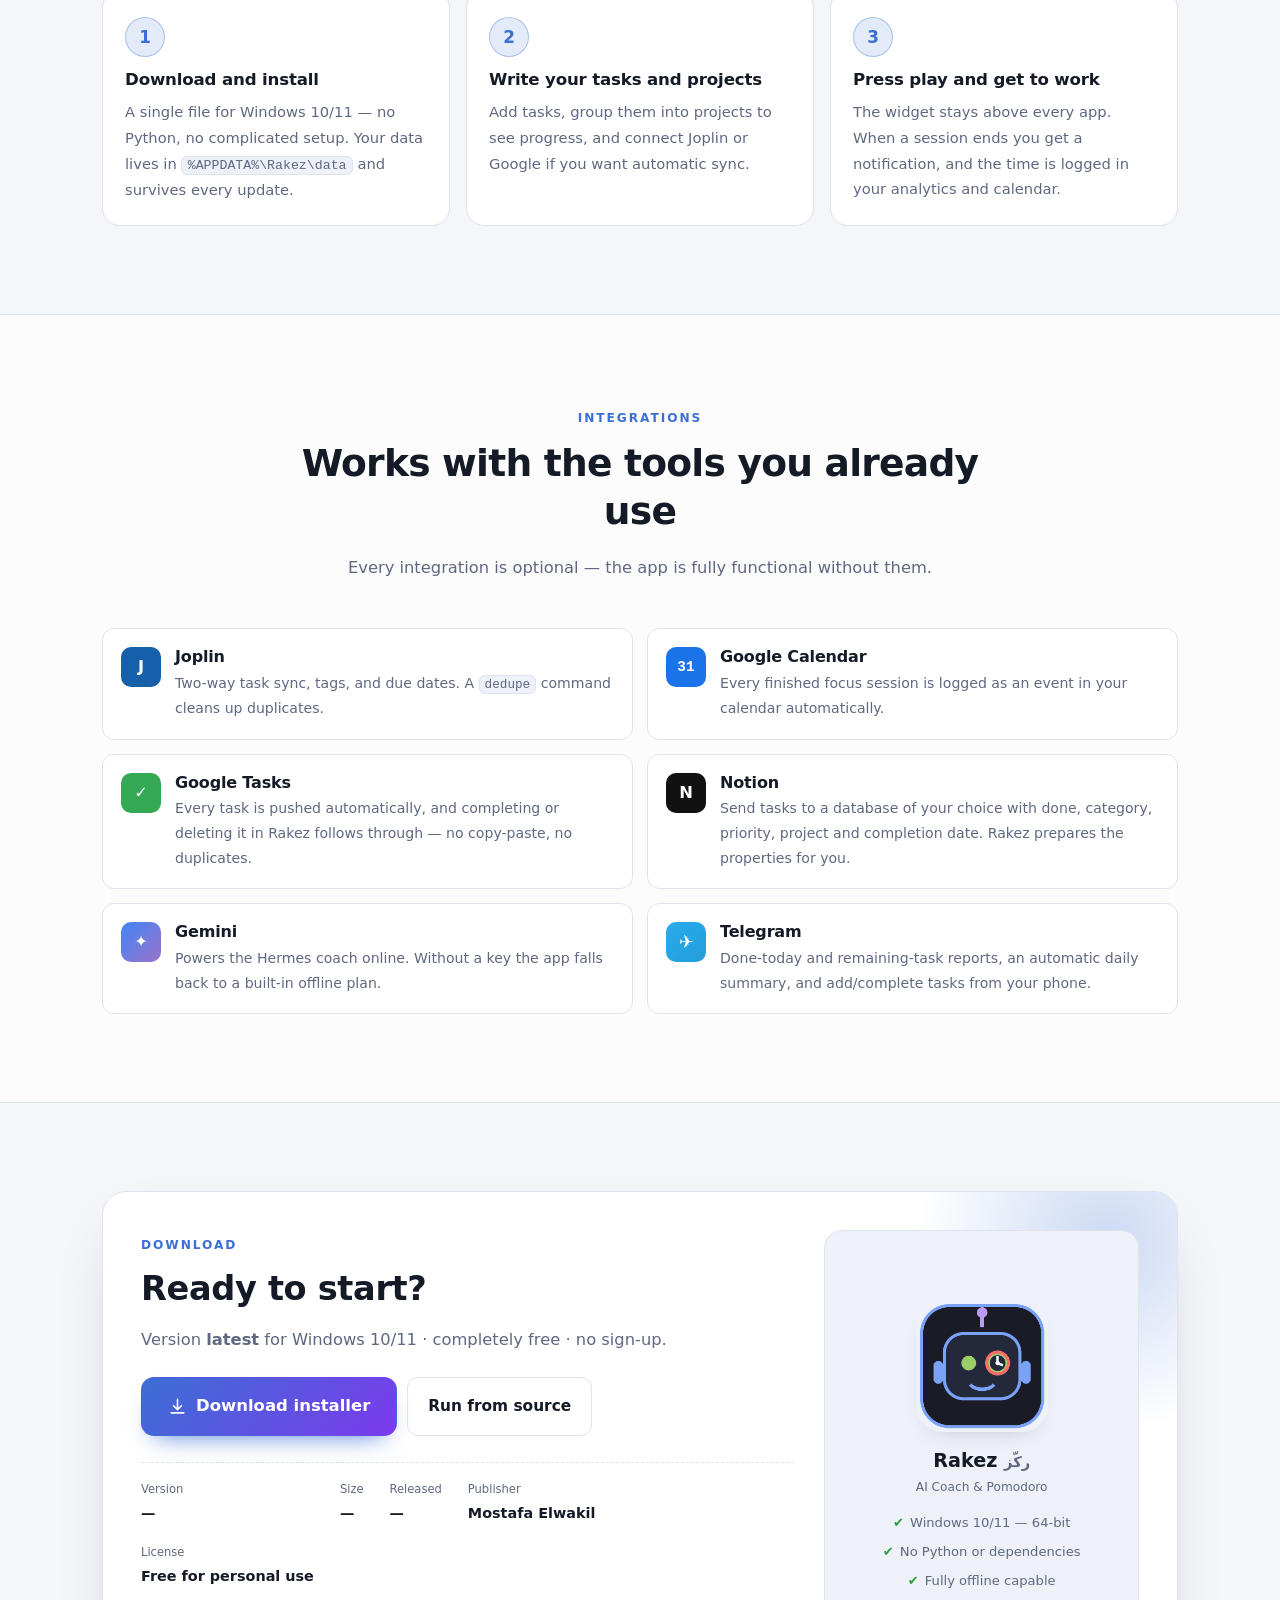
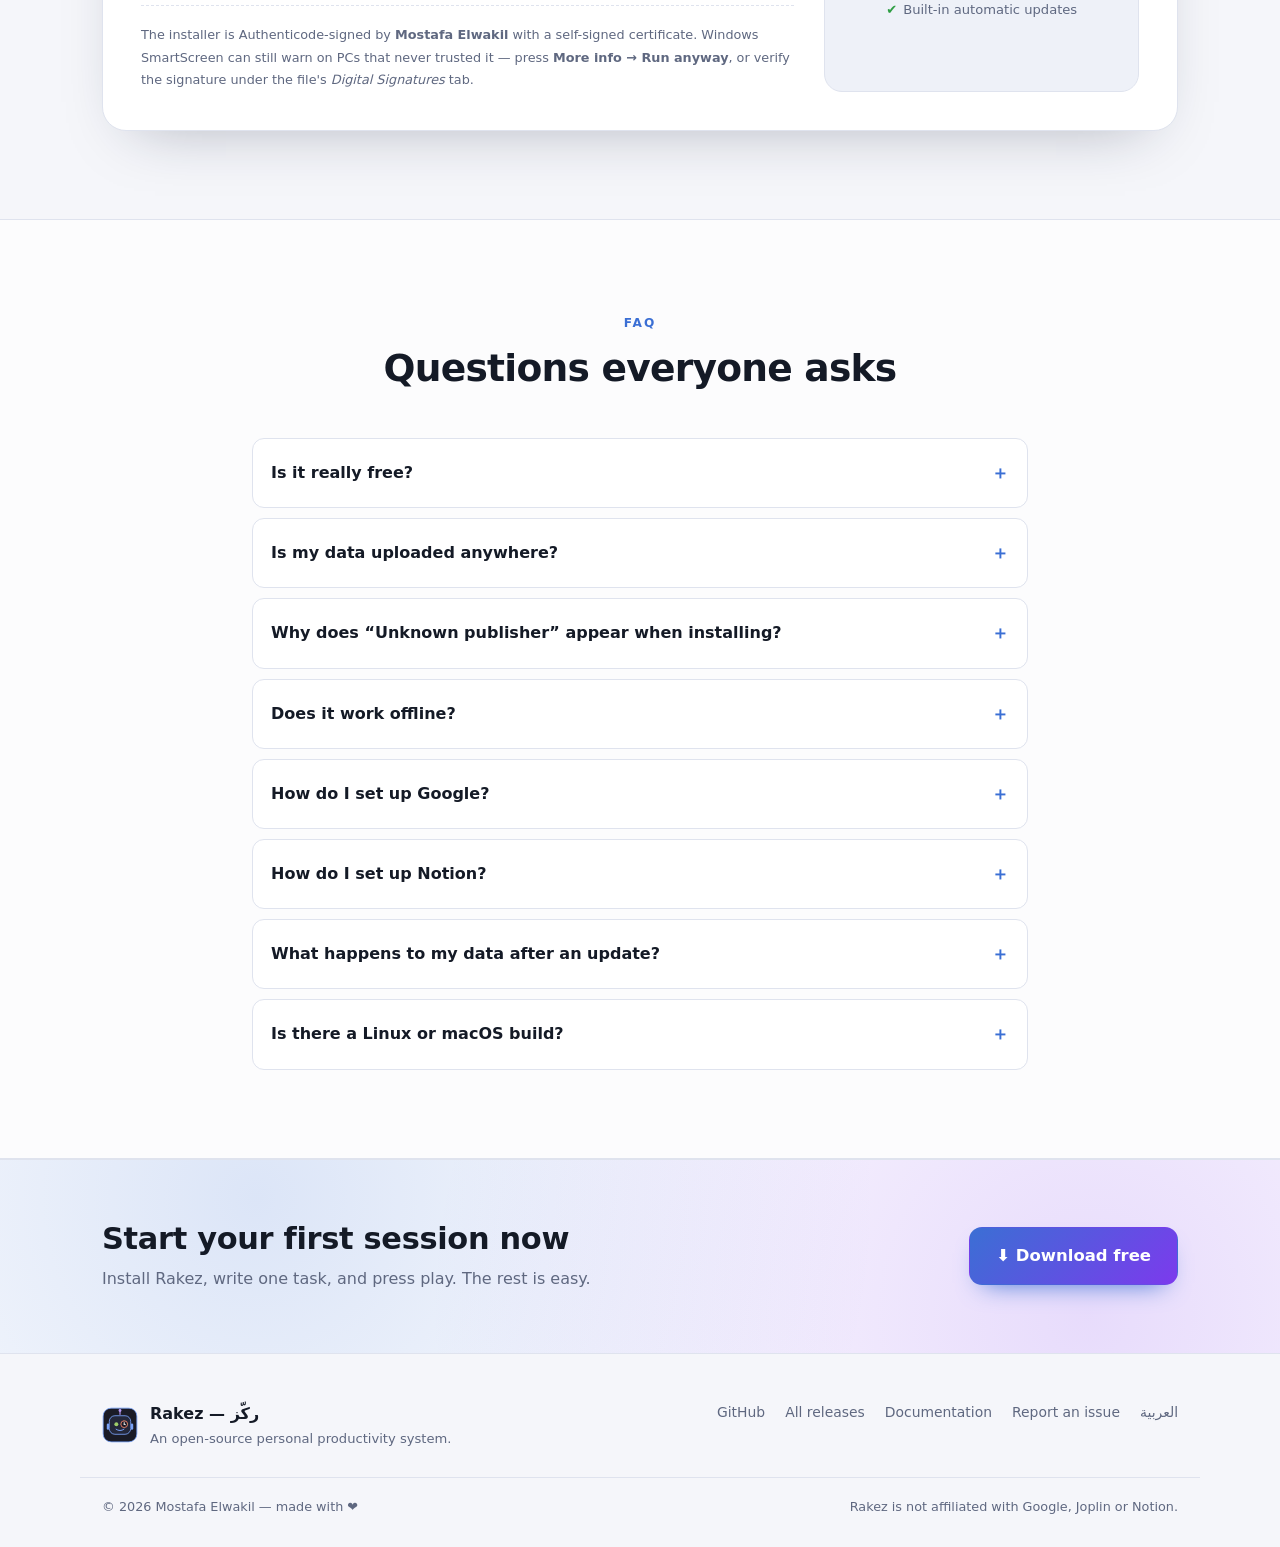
==== commit 962e48b9: "feat(sync): two-way completion sync across Google Tasks, Joplin and Notion Completing a task in Goog" ====
--- a/website/index.html
+++ b/website/index.html
@@ -4,7 +4,7 @@
 <meta charset="utf-8" />
 <meta name="viewport" content="width=device-width, initial-scale=1" />
 <title>Rakez — Floating Pomodoro + Projects &amp; Tasks + AI Coach</title>
-<meta name="description" content="Rakez: one productivity system that combines a floating Pomodoro timer on top of every app, projects with progress, an AI coach, and Joplin / Google sync. Free, no sign-up, your data stays on your PC." />
+<meta name="description" content="Rakez: one productivity system that combines a floating Pomodoro timer on top of every app, projects with progress, an AI coach, and two-way sync with Joplin, Google Tasks and Notion. Free, no sign-up, your data stays on your PC." />
 <meta name="theme-color" content="#12131c" />
 <link rel="icon" href="assets/icon-256.png" />
 <link rel="apple-touch-icon" href="assets/icon-256.png" />
@@ -12,11 +12,11 @@
 <link rel="alternate" hreflang="ar" href="https://mostafa-elwakil.github.io/lifebot/ar/" />
 <link rel="alternate" hreflang="en" href="https://mostafa-elwakil.github.io/lifebot/" />
 <link rel="alternate" hreflang="x-default" href="https://mostafa-elwakil.github.io/lifebot/" />
-<link rel="stylesheet" href="styles.css?v=2.3.0" />
+<link rel="stylesheet" href="styles.css?v=2.4.0" />
 
 <meta property="og:type" content="website" />
 <meta property="og:title" content="Rakez — Floating Pomodoro + Projects &amp; Tasks + AI Coach" />
-<meta property="og:description" content="Floating Pomodoro timer above every app, projects with progress, an AI coach, and Joplin + Google Calendar sync. Free for Windows." />
+<meta property="og:description" content="Floating Pomodoro timer above every app, projects with progress, an AI coach, and two-way Joplin, Google Tasks and Notion sync. Free for Windows." />
 <meta property="og:image" content="https://mostafa-elwakil.github.io/lifebot/assets/icon-512.png" />
 <meta property="og:url" content="https://mostafa-elwakil.github.io/lifebot/" />
 <meta property="og:locale" content="en_US" />
@@ -30,10 +30,10 @@
   "name": "Rakez ركّز",
   "applicationCategory": "ProductivityApplication",
   "operatingSystem": "Windows 10, Windows 11",
-  "description": "Floating Pomodoro timer above every app, projects and tasks with progress, an AI coach, and Joplin / Google sync.",
+  "description": "Floating Pomodoro timer above every app, projects and tasks with progress, an AI coach, and two-way Joplin, Google Tasks and Notion sync.",
   "url": "https://mostafa-elwakil.github.io/lifebot/",
   "downloadUrl": "https://github.com/mostafa-elwakil/lifebot/releases/latest",
-  "softwareVersion": "2.3.0",
+  "softwareVersion": "2.4.0",
   "inLanguage": "en",
   "author": { "@type": "Person", "name": "Mostafa Elwakil" },
   "offers": { "@type": "Offer", "price": "0", "priceCurrency": "USD" }
@@ -159,7 +159,7 @@
 
     <div class="container stat-strip">
       <div class="stat"><strong>4</strong><span>widget designs</span></div>
-      <div class="stat"><strong>87</strong><span>automated tests</span></div>
+      <div class="stat"><strong>122</strong><span>automated tests</span></div>
       <div class="stat"><strong>0</strong><span>accounts or subscriptions</span></div>
       <div class="stat"><strong>74MB</strong><span>installer size</span></div>
     </div>
@@ -201,8 +201,8 @@
 
         <article class="card reveal">
           <div class="card-ico bg-amber">📅</div>
-          <h3>Automatic sync everywhere</h3>
-          <p>Add, edit, complete or delete a task once — Rakez updates Google Tasks, Joplin and Notion in the background, with no duplicate copies. “Test connection” really checks your permissions.</p>
+          <h3>Two-way sync everywhere</h3>
+          <p>Add, edit, complete or delete a task once — Rakez updates Google Tasks, Joplin and Notion in the background, with no duplicate copies. Finish a task in any of them and it is marked done here too, then forwarded to the rest. “Test connection” really checks your permissions.</p>
         </article>
 
         <article class="card reveal">
@@ -487,6 +487,6 @@
   </div>
 </footer>
 
-<script src="main.js?v=2.3.0" defer></script>
+<script src="main.js?v=2.4.0" defer></script>
 </body>
 </html>
